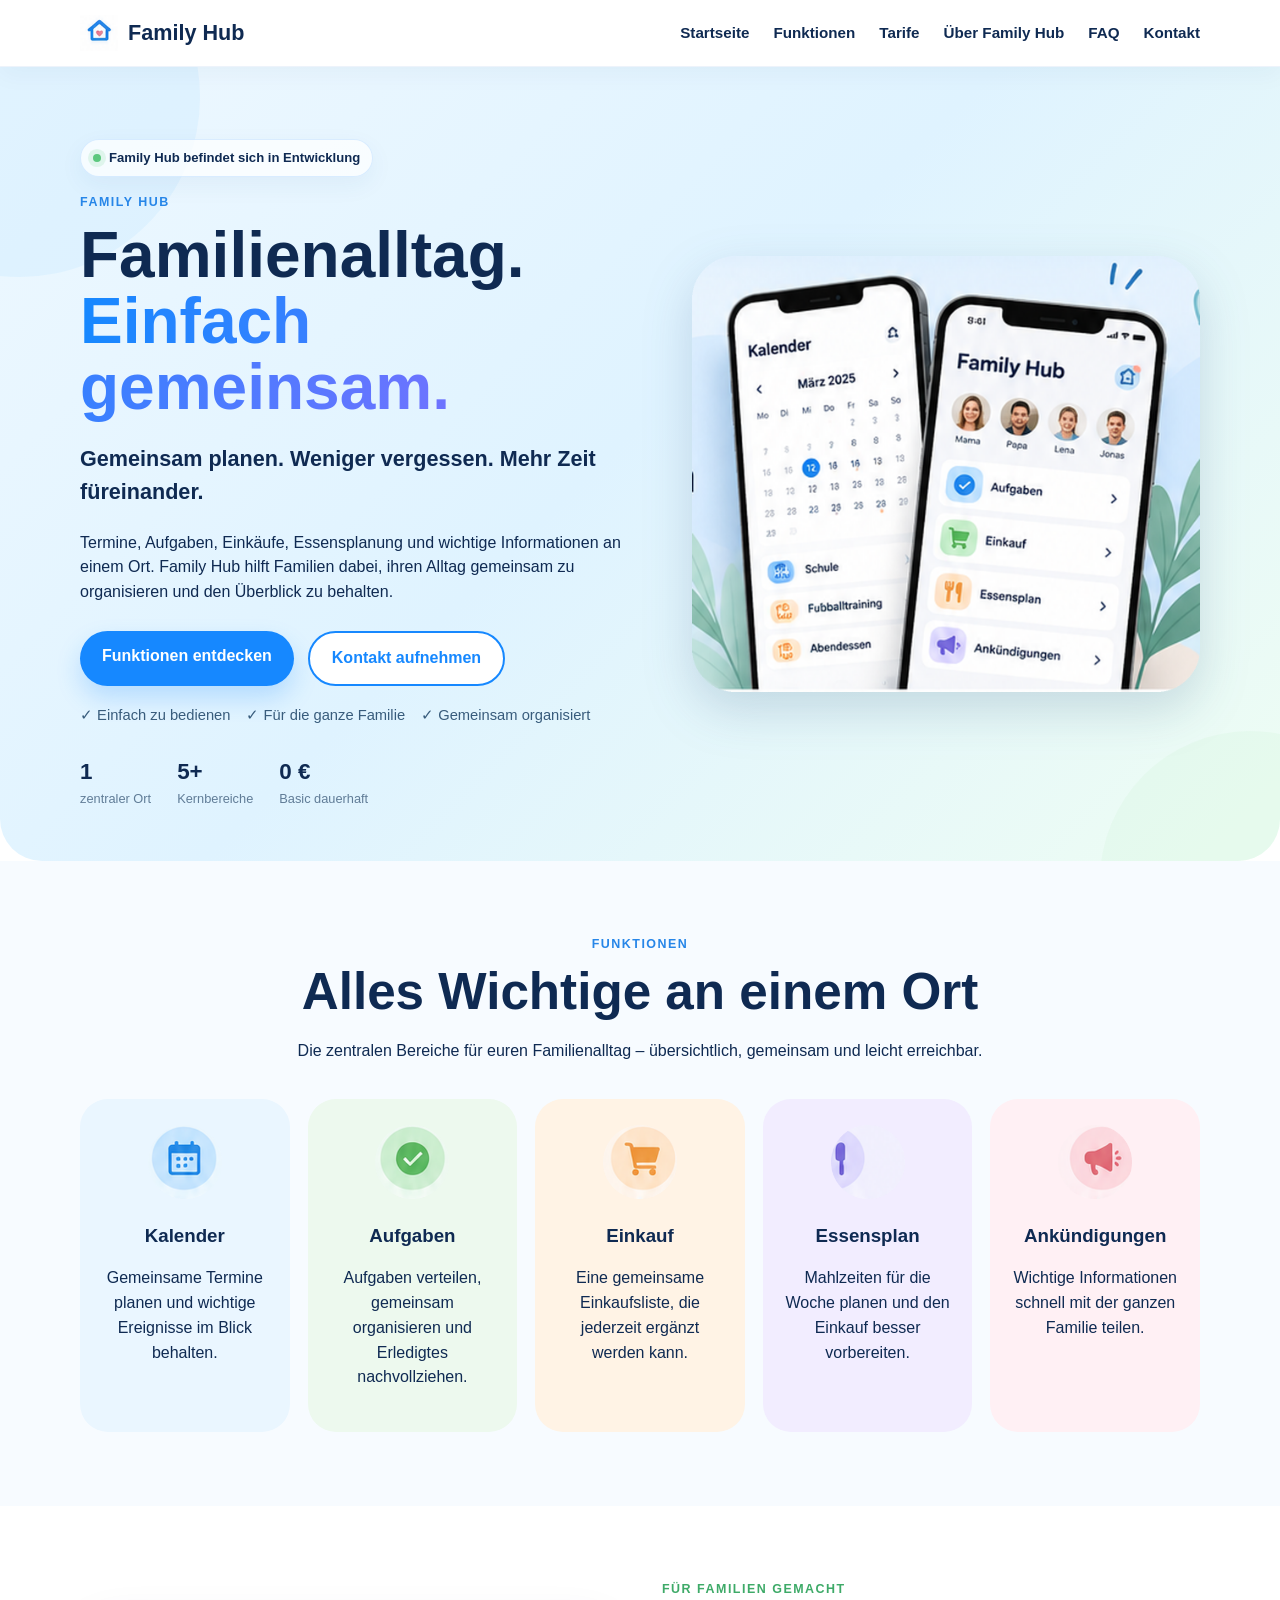
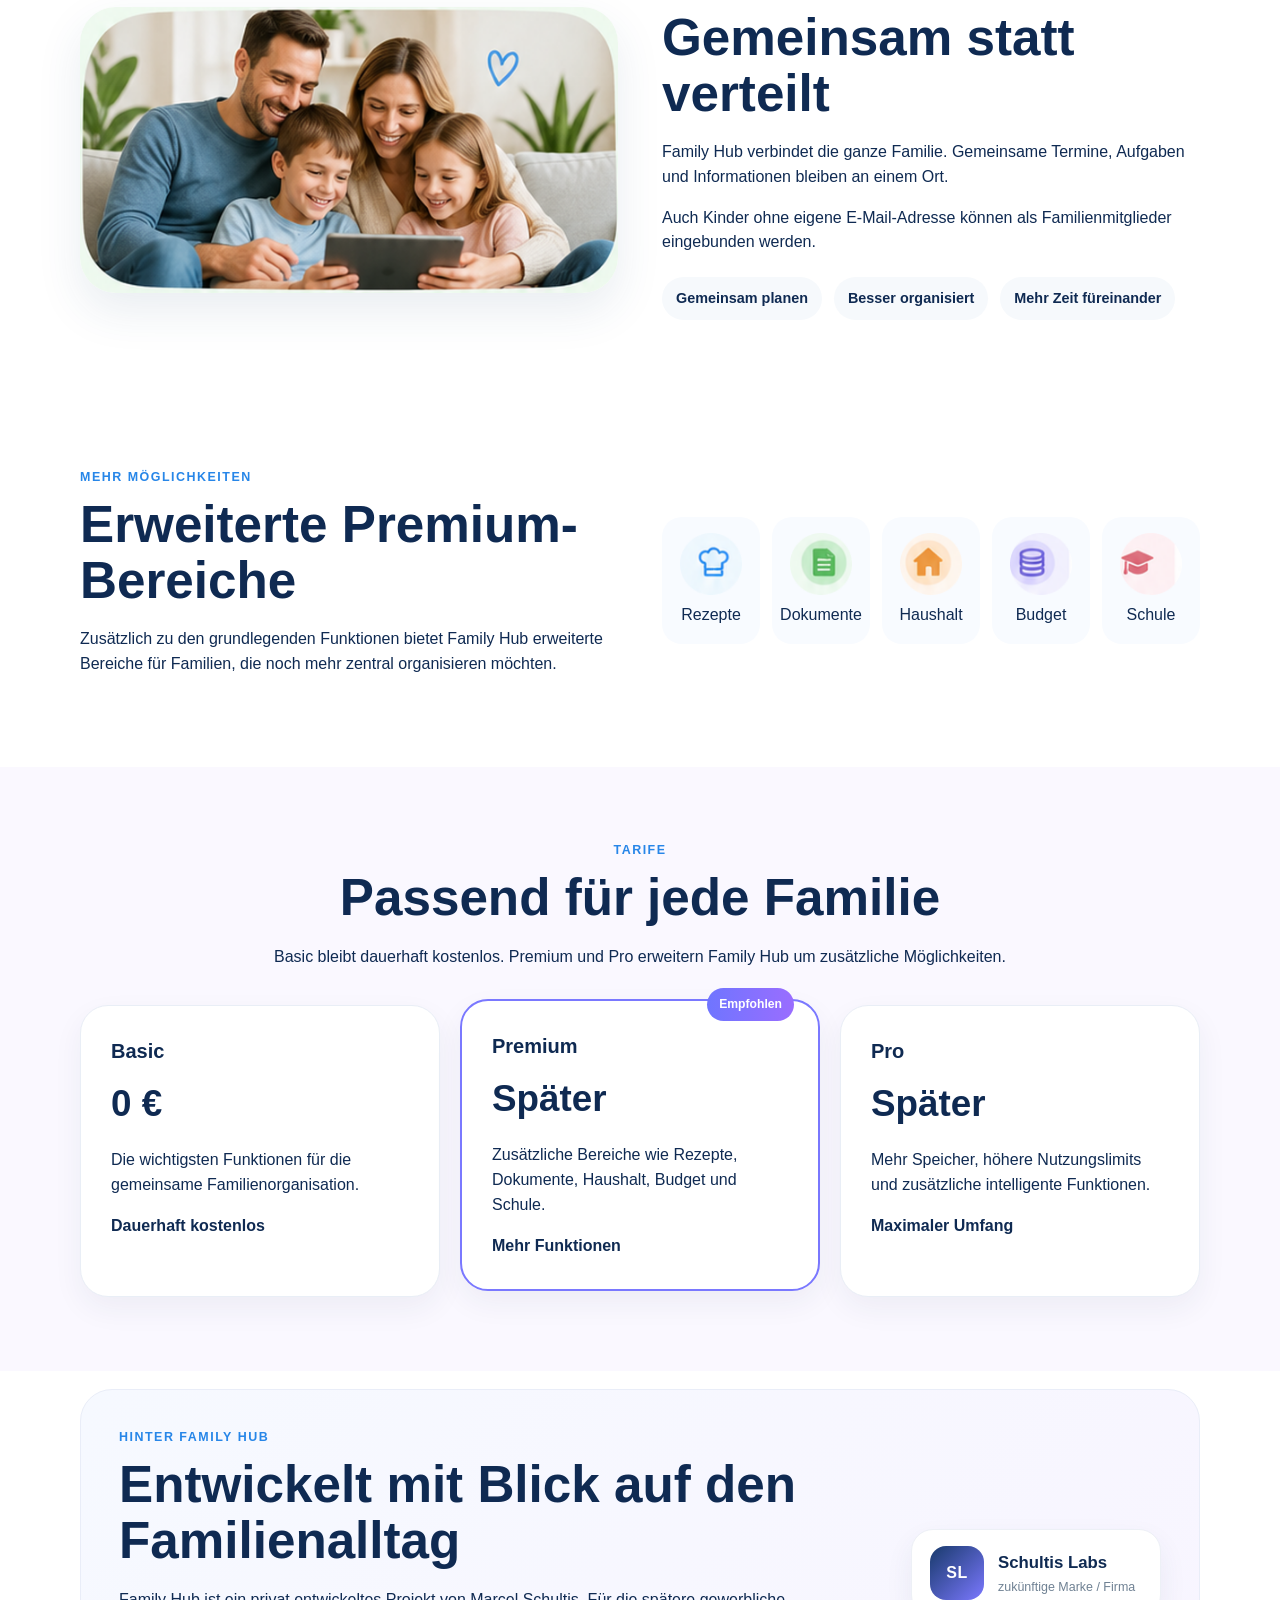
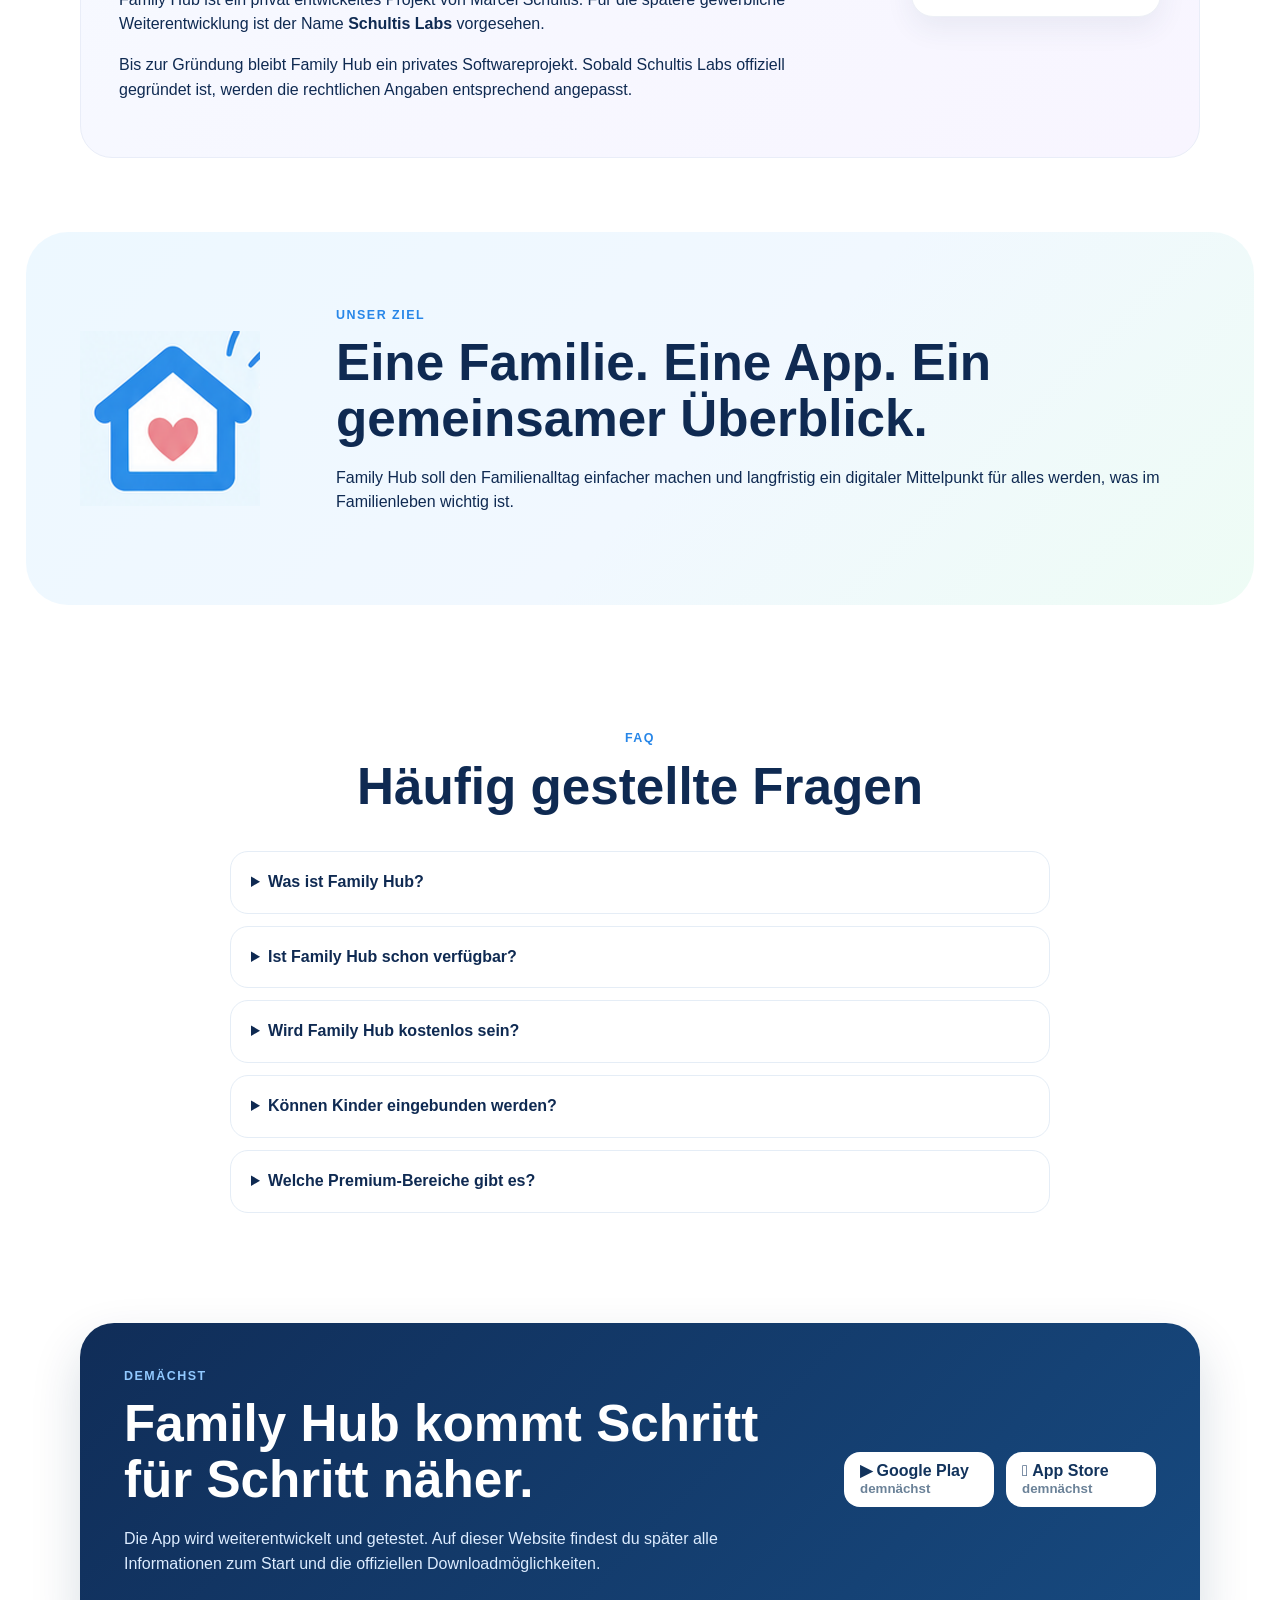
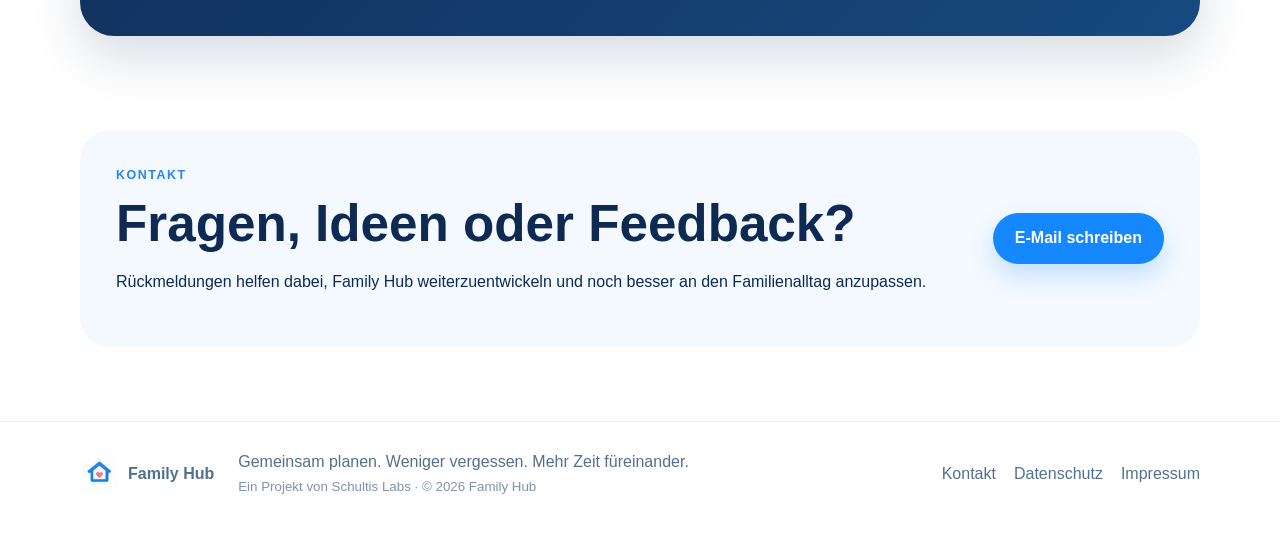
==== index.html @ 4511c15f "Add files via upload" ====
<!doctype html>
<html lang="de">
<head>
  <meta charset="utf-8" />
  <meta name="viewport" content="width=device-width, initial-scale=1" />
  <meta name="description" content="Family Hub – Familienalltag gemeinsam organisieren." />
  <title>Family Hub – Familienalltag gemeinsam organisieren</title>
  <link rel="stylesheet" href="styles.css" />
  <link rel="icon" href="favicon.ico" sizes="any">
  <link rel="icon" type="image/png" href="assets/favicon-512.png">
  <link rel="apple-touch-icon" href="assets/apple-touch-icon.png">
</head>
<body>
<header class="site-header">
  <div class="container nav-wrap">
    <a class="brand" href="#start">
      <img src="assets/logo_haus.png" alt="" />
      <span>Family Hub</span>
    </a>
    <input class="menu-toggle" type="checkbox" id="menu-toggle" />
    <label class="menu-button" for="menu-toggle" aria-label="Menü öffnen"><span></span><span></span><span></span></label>
    <nav>
      <a href="#start">Startseite</a>
      <a href="#funktionen">Funktionen</a>
      <a href="#tarife">Tarife</a>
      <a href="#ueber">Über Family Hub</a>
      <a href="#faq">FAQ</a>
      <a href="#kontakt">Kontakt</a>
    </nav>
  </div>
</header>

<main>
<section id="start" class="hero">
  <div class="container hero-grid">
    <div>
      <div class="status-pill"><span></span> Family Hub befindet sich in Entwicklung</div>
      <div class="eyebrow">FAMILY HUB</div>
      <h1>Familienalltag.<br><span>Einfach gemeinsam.</span></h1>
      <p class="lead">Gemeinsam planen. Weniger vergessen. Mehr Zeit füreinander.</p>
      <p>Termine, Aufgaben, Einkäufe, Essensplanung und wichtige Informationen an einem Ort. Family Hub hilft Familien dabei, ihren Alltag gemeinsam zu organisieren und den Überblick zu behalten.</p>
      <div class="buttons">
        <a class="btn primary" href="#funktionen">Funktionen entdecken</a>
        <a class="btn ghost" href="#kontakt">Kontakt aufnehmen</a>
      </div>
      <div class="checks">
        <span>✓ Einfach zu bedienen</span>
        <span>✓ Für die ganze Familie</span>
        <span>✓ Gemeinsam organisiert</span>
      </div>
      <div class="hero-stats">
        <div><strong>1</strong><span>zentraler Ort</span></div>
        <div><strong>5+</strong><span>Kernbereiche</span></div>
        <div><strong>0 €</strong><span>Basic dauerhaft</span></div>
      </div>
    </div>
    <div class="hero-image">
      <img src="assets/bild_app_mockup.png" alt="Vorschau der Family-Hub-App" />
    </div>
  </div>
</section>

<section id="funktionen" class="section soft-blue">
  <div class="container">
    <div class="section-head">
      <div class="eyebrow">FUNKTIONEN</div>
      <h2>Alles Wichtige an einem Ort</h2>
      <p>Die zentralen Bereiche für euren Familienalltag – übersichtlich, gemeinsam und leicht erreichbar.</p>
    </div>
    <div class="cards five">
      <article class="card c-blue"><img src="assets/icon_kalender.png" alt=""><h3>Kalender</h3><p>Gemeinsame Termine planen und wichtige Ereignisse im Blick behalten.</p></article>
      <article class="card c-green"><img src="assets/icon_aufgaben.png" alt=""><h3>Aufgaben</h3><p>Aufgaben verteilen, gemeinsam organisieren und Erledigtes nachvollziehen.</p></article>
      <article class="card c-orange"><img src="assets/icon_einkauf.png" alt=""><h3>Einkauf</h3><p>Eine gemeinsame Einkaufsliste, die jederzeit ergänzt werden kann.</p></article>
      <article class="card c-violet"><img src="assets/icon_essensplan.png" alt=""><h3>Essensplan</h3><p>Mahlzeiten für die Woche planen und den Einkauf besser vorbereiten.</p></article>
      <article class="card c-pink"><img src="assets/icon_ankuendigungen.png" alt=""><h3>Ankündigungen</h3><p>Wichtige Informationen schnell mit der ganzen Familie teilen.</p></article>
    </div>
  </div>
</section>

<section id="ueber" class="section">
  <div class="container split family">
    <div class="photo-card"><img src="assets/bild_familie.png" alt="Familie organisiert gemeinsam den Alltag"></div>
    <div>
      <div class="eyebrow green">FÜR FAMILIEN GEMACHT</div>
      <h2>Gemeinsam statt verteilt</h2>
      <p>Family Hub verbindet die ganze Familie. Gemeinsame Termine, Aufgaben und Informationen bleiben an einem Ort.</p>
      <p>Auch Kinder ohne eigene E-Mail-Adresse können als Familienmitglieder eingebunden werden.</p>
      <div class="mini-pills">
        <span>Gemeinsam planen</span><span>Besser organisiert</span><span>Mehr Zeit füreinander</span>
      </div>
    </div>
  </div>
</section>

<section class="section">
  <div class="container">
    <div class="split premium">
      <div>
        <div class="eyebrow">MEHR MÖGLICHKEITEN</div>
        <h2>Erweiterte Premium-Bereiche</h2>
        <p>Zusätzlich zu den grundlegenden Funktionen bietet Family Hub erweiterte Bereiche für Familien, die noch mehr zentral organisieren möchten.</p>
      </div>
      <div class="premium-icons">
        <div><img src="assets/icon_rezepte.png" alt=""><span>Rezepte</span></div>
        <div><img src="assets/icon_dokumente.png" alt=""><span>Dokumente</span></div>
        <div><img src="assets/icon_haushalt.png" alt=""><span>Haushalt</span></div>
        <div><img src="assets/icon_budget.png" alt=""><span>Budget</span></div>
        <div><img src="assets/icon_schule.png" alt=""><span>Schule</span></div>
      </div>
    </div>
  </div>
</section>

<section id="tarife" class="section soft-lilac">
  <div class="container">
    <div class="section-head">
      <div class="eyebrow">TARIFE</div>
      <h2>Passend für jede Familie</h2>
      <p>Basic bleibt dauerhaft kostenlos. Premium und Pro erweitern Family Hub um zusätzliche Möglichkeiten.</p>
    </div>
    <div class="pricing">
      <article class="price-card">
        <div class="plan">Basic</div><div class="price">0 €</div><p>Die wichtigsten Funktionen für die gemeinsame Familienorganisation.</p><strong>Dauerhaft kostenlos</strong>
      </article>
      <article class="price-card featured">
        <div class="popular-badge">Empfohlen</div>
        <div class="plan">Premium</div><div class="price">Später</div><p>Zusätzliche Bereiche wie Rezepte, Dokumente, Haushalt, Budget und Schule.</p><strong>Mehr Funktionen</strong>
      </article>
      <article class="price-card">
        <div class="plan">Pro</div><div class="price">Später</div><p>Mehr Speicher, höhere Nutzungslimits und zusätzliche intelligente Funktionen.</p><strong>Maximaler Umfang</strong>
      </article>
    </div>
  </div>
</section>


<section class="section labs">
  <div class="container labs-box">
    <div>
      <div class="eyebrow">HINTER FAMILY HUB</div>
      <h2>Entwickelt mit Blick auf den Familienalltag</h2>
      <p>Family Hub ist ein privat entwickeltes Projekt von Marcel Schultis. Für die spätere gewerbliche Weiterentwicklung ist der Name <strong>Schultis Labs</strong> vorgesehen.</p>
      <p>Bis zur Gründung bleibt Family Hub ein privates Softwareprojekt. Sobald Schultis Labs offiziell gegründet ist, werden die rechtlichen Angaben entsprechend angepasst.</p>
    </div>
    <div class="labs-mark">
      <div class="labs-badge">SL</div>
      <div>
        <strong>Schultis Labs</strong>
        <span>zukünftige Marke / Firma</span>
      </div>
    </div>
  </div>
</section>

<section class="section goal">
  <div class="container goal-grid">
    <img src="assets/icon_ziel_haus.png" alt="">
    <div>
      <div class="eyebrow">UNSER ZIEL</div>
      <h2>Eine Familie. Eine App. Ein gemeinsamer Überblick.</h2>
      <p>Family Hub soll den Familienalltag einfacher machen und langfristig ein digitaler Mittelpunkt für alles werden, was im Familienleben wichtig ist.</p>
    </div>
  </div>
</section>

<section id="faq" class="section">
  <div class="container narrow">
    <div class="section-head">
      <div class="eyebrow">FAQ</div>
      <h2>Häufig gestellte Fragen</h2>
    </div>
    <details><summary>Was ist Family Hub?</summary><p>Family Hub ist eine App zur gemeinsamen Organisation des Familienalltags mit Kalender, Aufgaben, Einkauf, Essensplan, Ankündigungen und Familienverwaltung.</p></details>
    <details><summary>Ist Family Hub schon verfügbar?</summary><p>Family Hub befindet sich aktuell noch in der Entwicklung und wird Schritt für Schritt fertiggestellt und getestet.</p></details>
    <details><summary>Wird Family Hub kostenlos sein?</summary><p>Ja. Der Basic-Tarif soll dauerhaft kostenlos bleiben. Zusätzlich sind Premium- und Pro-Tarife geplant.</p></details>
    <details><summary>Können Kinder eingebunden werden?</summary><p>Ja. Kinder können auch ohne eigene E-Mail-Adresse als Familienmitglieder eingebunden werden.</p></details>
    <details><summary>Welche Premium-Bereiche gibt es?</summary><p>Unter anderem Rezepte, Dokumente, Haushalt, Budget und Schule.</p></details>
  </div>
</section>

<section class="section launch">
  <div class="container launch-box">
    <div>
      <div class="eyebrow">DEMÄCHST</div>
      <h2>Family Hub kommt Schritt für Schritt näher.</h2>
      <p>Die App wird weiterentwickelt und getestet. Auf dieser Website findest du später alle Informationen zum Start und die offiziellen Downloadmöglichkeiten.</p>
    </div>
    <div class="store-row">
      <span class="store-pill">▶ Google Play<br><small>demnächst</small></span>
      <span class="store-pill"> App Store<br><small>demnächst</small></span>
    </div>
  </div>
</section>

<section id="kontakt" class="section contact">
  <div class="container contact-box">
    <div>
      <div class="eyebrow">KONTAKT</div>
      <h2>Fragen, Ideen oder Feedback?</h2>
      <p>Rückmeldungen helfen dabei, Family Hub weiterzuentwickeln und noch besser an den Familienalltag anzupassen.</p>
    </div>
    <a class="btn primary" href="mailto:familyhub.kontakt@outlook.de">E-Mail schreiben</a>
  </div>
</section>
</main>

<footer>
  <div class="container footer-grid">
    <div class="brand footer-brand"><img src="assets/logo_haus.png" alt=""><span>Family Hub</span></div>
    <div>Gemeinsam planen. Weniger vergessen. Mehr Zeit füreinander.<br><small>Ein Projekt von Schultis Labs · © 2026 Family Hub</small></div>
    <div class="footer-links"><a href="#kontakt">Kontakt</a><a href="datenschutz.html">Datenschutz</a><a href="impressum.html">Impressum</a></div>
  </div>
</footer>
</body>
</html>
---- styles.css ----
*{box-sizing:border-box}html{scroll-behavior:smooth}body{margin:0;font-family:Inter,Arial,sans-serif;color:#0f2a52;background:#fff;line-height:1.55}a{text-decoration:none;color:inherit}.container{width:min(1120px,92%);margin:auto}.site-header{position:sticky;top:0;z-index:20;background:rgba(255,255,255,.94);backdrop-filter:blur(10px);border-bottom:1px solid #edf3fb}.nav-wrap{display:flex;align-items:center;justify-content:space-between;padding:14px 0}.brand{display:flex;align-items:center;gap:10px;font-weight:800;font-size:1.35rem}.brand img{width:38px;height:38px;object-fit:contain}.site-header nav{display:flex;gap:24px;font-size:.95rem}.site-header nav a:hover{color:#1688ff}.hero{background:linear-gradient(135deg,#eef8ff 0%,#dff3ff 48%,#eefdf3 100%);padding:54px 0 38px;border-radius:0 0 42px 42px}.hero-grid{display:grid;grid-template-columns:1.06fr .94fr;gap:40px;align-items:center}.eyebrow{font-size:.78rem;letter-spacing:.12em;font-weight:800;color:#2786e8;margin-bottom:10px}.eyebrow.green{color:#3eaa68}h1{font-size:clamp(2.3rem,5vw,4.7rem);line-height:1.03;margin:.1em 0 .28em}h2{font-size:clamp(2rem,4vw,3.2rem);line-height:1.1;margin:.1em 0 .35em}.lead{font-size:1.35rem;font-weight:600}.hero p{max-width:680px}.hero-image img{width:100%;display:block;filter:drop-shadow(0 18px 24px rgba(34,77,120,.18))}.buttons{display:flex;gap:14px;flex-wrap:wrap;margin:26px 0 18px}.btn{padding:13px 22px;border-radius:999px;font-weight:700;display:inline-block}.btn.primary{background:#1688ff;color:white}.btn.ghost{border:2px solid #1688ff;color:#1688ff;background:white}.checks{display:flex;gap:16px;flex-wrap:wrap;font-size:.92rem;color:#385c7c}.section{padding:74px 0}.soft-blue{background:#f7fbff}.soft-lilac{background:#faf8ff}.section-head{text-align:center;max-width:760px;margin:0 auto 36px}.cards{display:grid;gap:18px}.cards.five{grid-template-columns:repeat(5,1fr)}.card{padding:26px 18px;border-radius:28px;text-align:center;min-height:250px}.card img{width:74px;height:74px;object-fit:contain}.card h3{margin:14px 0 8px}.c-blue{background:#eaf6ff}.c-green{background:#edf9ee}.c-orange{background:#fff3e5}.c-violet{background:#f2edff}.c-pink{background:#fff0f4}.split{display:grid;grid-template-columns:1fr 1fr;gap:44px;align-items:center}.photo-card img{width:100%;border-radius:36px;display:block}.mini-pills{display:flex;gap:12px;flex-wrap:wrap;margin-top:22px}.mini-pills span{background:#f6f9fc;border-radius:999px;padding:10px 14px;font-weight:700;font-size:.9rem}.premium-icons{display:grid;grid-template-columns:repeat(5,1fr);gap:12px}.premium-icons div{text-align:center;background:#f8fbff;padding:16px 8px;border-radius:20px}.premium-icons img{width:62px;height:62px;object-fit:contain;display:block;margin:auto auto 8px}.pricing{display:grid;grid-template-columns:repeat(3,1fr);gap:20px}.price-card{background:white;border:1px solid #e9eef6;border-radius:28px;padding:30px;box-shadow:0 12px 30px rgba(28,57,90,.06)}.price-card.featured{border:2px solid #7a78ff;transform:translateY(-6px)}.plan{font-weight:800;font-size:1.25rem}.price{font-size:2.3rem;font-weight:900;margin:8px 0 16px}.goal{background:linear-gradient(135deg,#edf8ff,#f1f8ff 55%,#eefcf5);border-radius:42px;margin:0 2% 50px}.goal-grid{display:grid;grid-template-columns:220px 1fr;gap:36px;align-items:center}.goal-grid img{width:180px;max-width:100%}.narrow{max-width:820px}.narrow details{border:1px solid #e5edf6;border-radius:18px;padding:18px 20px;margin:12px 0;background:#fff}.narrow summary{cursor:pointer;font-weight:800}.contact-box{display:flex;align-items:center;justify-content:space-between;gap:24px;background:#f4f9ff;border-radius:30px;padding:36px}.contact{padding-top:20px}footer{border-top:1px solid #edf1f5;padding:28px 0 38px;color:#52708d}.footer-grid{display:grid;grid-template-columns:auto 1fr auto;gap:24px;align-items:center}.footer-brand{font-size:1rem}.footer-links{display:flex;gap:18px}@media(max-width:900px){.site-header nav{display:none}.hero-grid,.split,.goal-grid{grid-template-columns:1fr}.cards.five{grid-template-columns:repeat(2,1fr)}.premium-icons{grid-template-columns:repeat(3,1fr)}.pricing{grid-template-columns:1fr}.price-card.featured{transform:none}.contact-box,.footer-grid{display:block}.contact-box .btn{margin-top:16px}.footer-links{margin-top:16px;flex-wrap:wrap}}@media(max-width:560px){.hero{padding-top:34px}.cards.five{grid-template-columns:1fr}.premium-icons{grid-template-columns:repeat(2,1fr)}h1{font-size:2.35rem}.section{padding:54px 0}.goal{margin:0 0 36px}.goal-grid img{width:120px}}
.legal{max-width:850px}
.legal-title{font-size:clamp(2.2rem,5vw,4rem);margin-bottom:28px}
.legal h2{font-size:1.35rem;margin-top:30px}
.legal-note{margin-top:34px;padding:18px 20px;border-radius:18px;background:#f7fbff;border:1px solid #e3eef9;color:#45637f}

:root{--blue:#1688ff;--navy:#0f2a52;--shadow:0 18px 45px rgba(35,76,120,.10)}
body{overflow-x:hidden}
.site-header{box-shadow:0 8px 24px rgba(26,63,102,.04)}
.site-header nav a{position:relative;font-weight:650}
.site-header nav a:after{content:"";position:absolute;left:0;right:0;bottom:-7px;height:2px;background:var(--blue);transform:scaleX(0);transition:.22s}
.site-header nav a:hover:after{transform:scaleX(1)}
.menu-toggle,.menu-button{display:none}
.hero{position:relative;overflow:hidden;padding:72px 0 52px}
.hero:before,.hero:after{content:"";position:absolute;border-radius:50%;opacity:.45}
.hero:before{width:360px;height:360px;background:#cfeaff;left:-160px;top:-150px}
.hero:after{width:300px;height:300px;background:#dcf6e5;right:-120px;bottom:-170px}
.hero-grid{position:relative;z-index:1}
.status-pill{display:inline-flex;align-items:center;gap:8px;background:rgba(255,255,255,.72);border:1px solid rgba(22,136,255,.14);padding:8px 12px;border-radius:999px;font-size:.82rem;font-weight:750;margin-bottom:16px;box-shadow:0 8px 24px rgba(41,93,145,.06)}
.status-pill span{width:8px;height:8px;background:#5cc87e;border-radius:50%;box-shadow:0 0 0 5px rgba(92,200,126,.15)}
h1 span{background:linear-gradient(90deg,#1688ff,#6e73ff);-webkit-background-clip:text;background-clip:text;color:transparent}
.btn{transition:transform .2s,box-shadow .2s,background .2s}
.btn:hover{transform:translateY(-2px)}
.btn.primary{box-shadow:0 12px 24px rgba(22,136,255,.22)}
.hero-image img{transition:transform .35s ease}
.hero-image:hover img{transform:translateY(-5px) rotate(.3deg)}
.hero-stats{display:flex;gap:26px;margin-top:28px;flex-wrap:wrap}
.hero-stats div{display:flex;flex-direction:column}
.hero-stats strong{font-size:1.4rem;color:var(--navy)}
.hero-stats span{font-size:.8rem;color:#607c97}
.card,.price-card,.premium-icons div{transition:transform .22s ease,box-shadow .22s ease}
.card:hover,.premium-icons div:hover{transform:translateY(-5px);box-shadow:var(--shadow)}
.photo-card img{box-shadow:var(--shadow)}
.price-card{position:relative}
.price-card:hover{transform:translateY(-5px);box-shadow:0 20px 44px rgba(34,64,99,.10)}
.popular-badge{position:absolute;top:-13px;right:24px;background:linear-gradient(90deg,#6f75ff,#9a6dff);color:white;font-size:.76rem;font-weight:800;padding:7px 12px;border-radius:999px}
.launch{padding-top:24px}
.launch-box{background:linear-gradient(135deg,#102d58,#174a80);color:white;border-radius:34px;padding:44px;display:flex;align-items:center;justify-content:space-between;gap:30px;box-shadow:0 22px 50px rgba(15,42,82,.16)}
.launch-box .eyebrow{color:#91c9ff}.launch-box h2{max-width:650px}.launch-box p{max-width:680px;color:#dcecff}
.store-row{display:flex;gap:12px;flex-wrap:wrap;justify-content:flex-end}
.store-pill{display:inline-block;min-width:150px;background:white;color:#12335c;border-radius:16px;padding:11px 16px;font-weight:800;text-align:left;line-height:1.05}
.store-pill small{font-weight:600;color:#6b8298}
footer small{opacity:.75}
@media(max-width:900px){
  .menu-button{display:flex;flex-direction:column;gap:5px;cursor:pointer;padding:10px}
  .menu-button span{display:block;width:24px;height:2px;background:#0f2a52;border-radius:4px}
  .site-header nav{display:none;position:absolute;top:66px;left:4%;right:4%;background:white;border:1px solid #e6eef7;border-radius:20px;padding:14px;box-shadow:0 18px 45px rgba(26,63,102,.14);flex-direction:column;gap:6px}
  .site-header nav a{padding:10px 12px;border-radius:12px}
  .site-header nav a:hover{background:#f4f9ff}
  .menu-toggle:checked ~ nav{display:flex}
  .launch-box{display:block}
  .store-row{justify-content:flex-start;margin-top:22px}
}
@media(max-width:560px){
  .hero{padding-top:46px}
  .hero-stats{gap:18px}
  .hero-stats div{min-width:90px}
  .launch-box{padding:28px 22px}
}

.labs{padding-top:18px}
.labs-box{background:linear-gradient(135deg,#f6f9ff,#f8f5ff);border:1px solid #e9edf8;border-radius:32px;padding:38px;display:flex;align-items:center;justify-content:space-between;gap:28px}
.labs-box p{max-width:720px}
.labs-mark{display:flex;align-items:center;gap:14px;min-width:250px;background:white;border:1px solid #edf0f6;border-radius:22px;padding:16px 18px;box-shadow:0 12px 28px rgba(46,66,102,.07)}
.labs-badge{width:54px;height:54px;border-radius:16px;background:linear-gradient(135deg,#183a6b,#7b78ff);color:white;display:grid;place-items:center;font-weight:900;letter-spacing:.04em}
.labs-mark strong{display:block;font-size:1.05rem}
.labs-mark span{display:block;font-size:.78rem;color:#6f8193;margin-top:2px}
@media(max-width:900px){.labs-box{display:block}.labs-mark{margin-top:20px;min-width:0}}
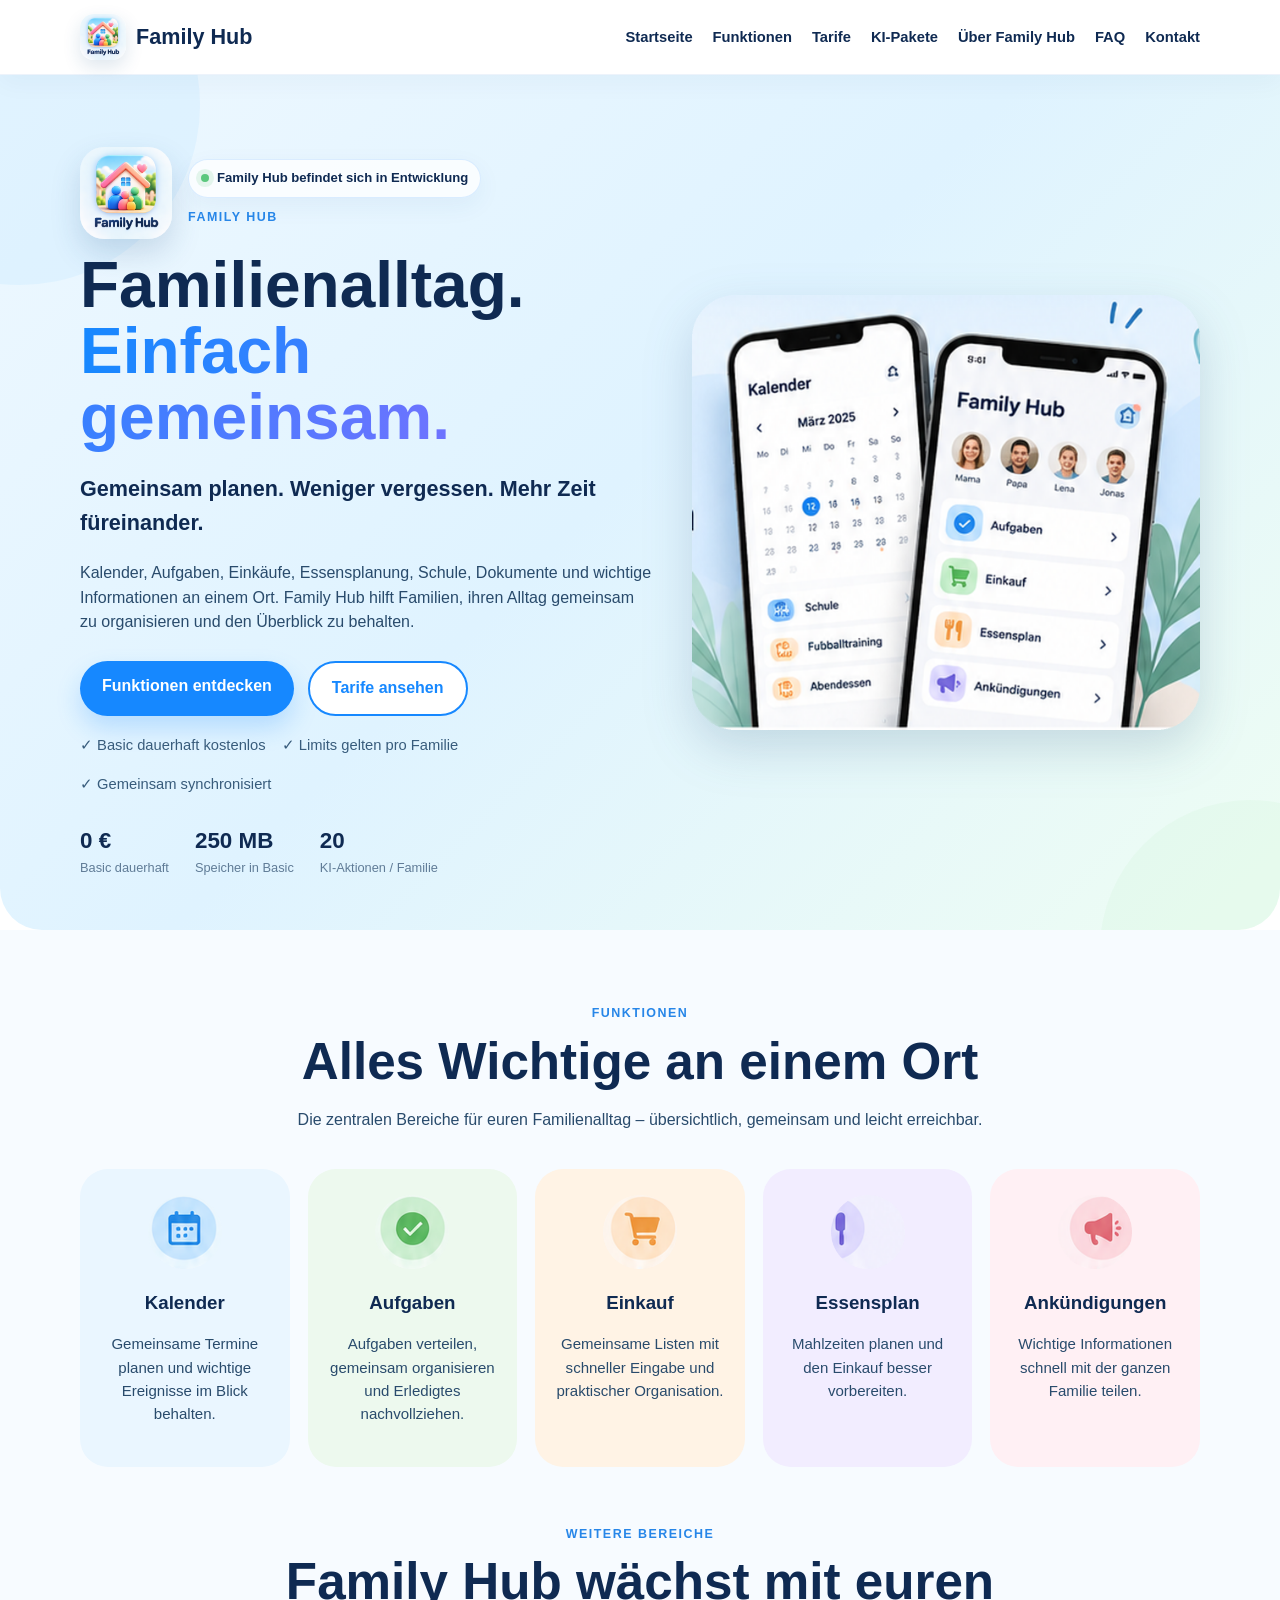
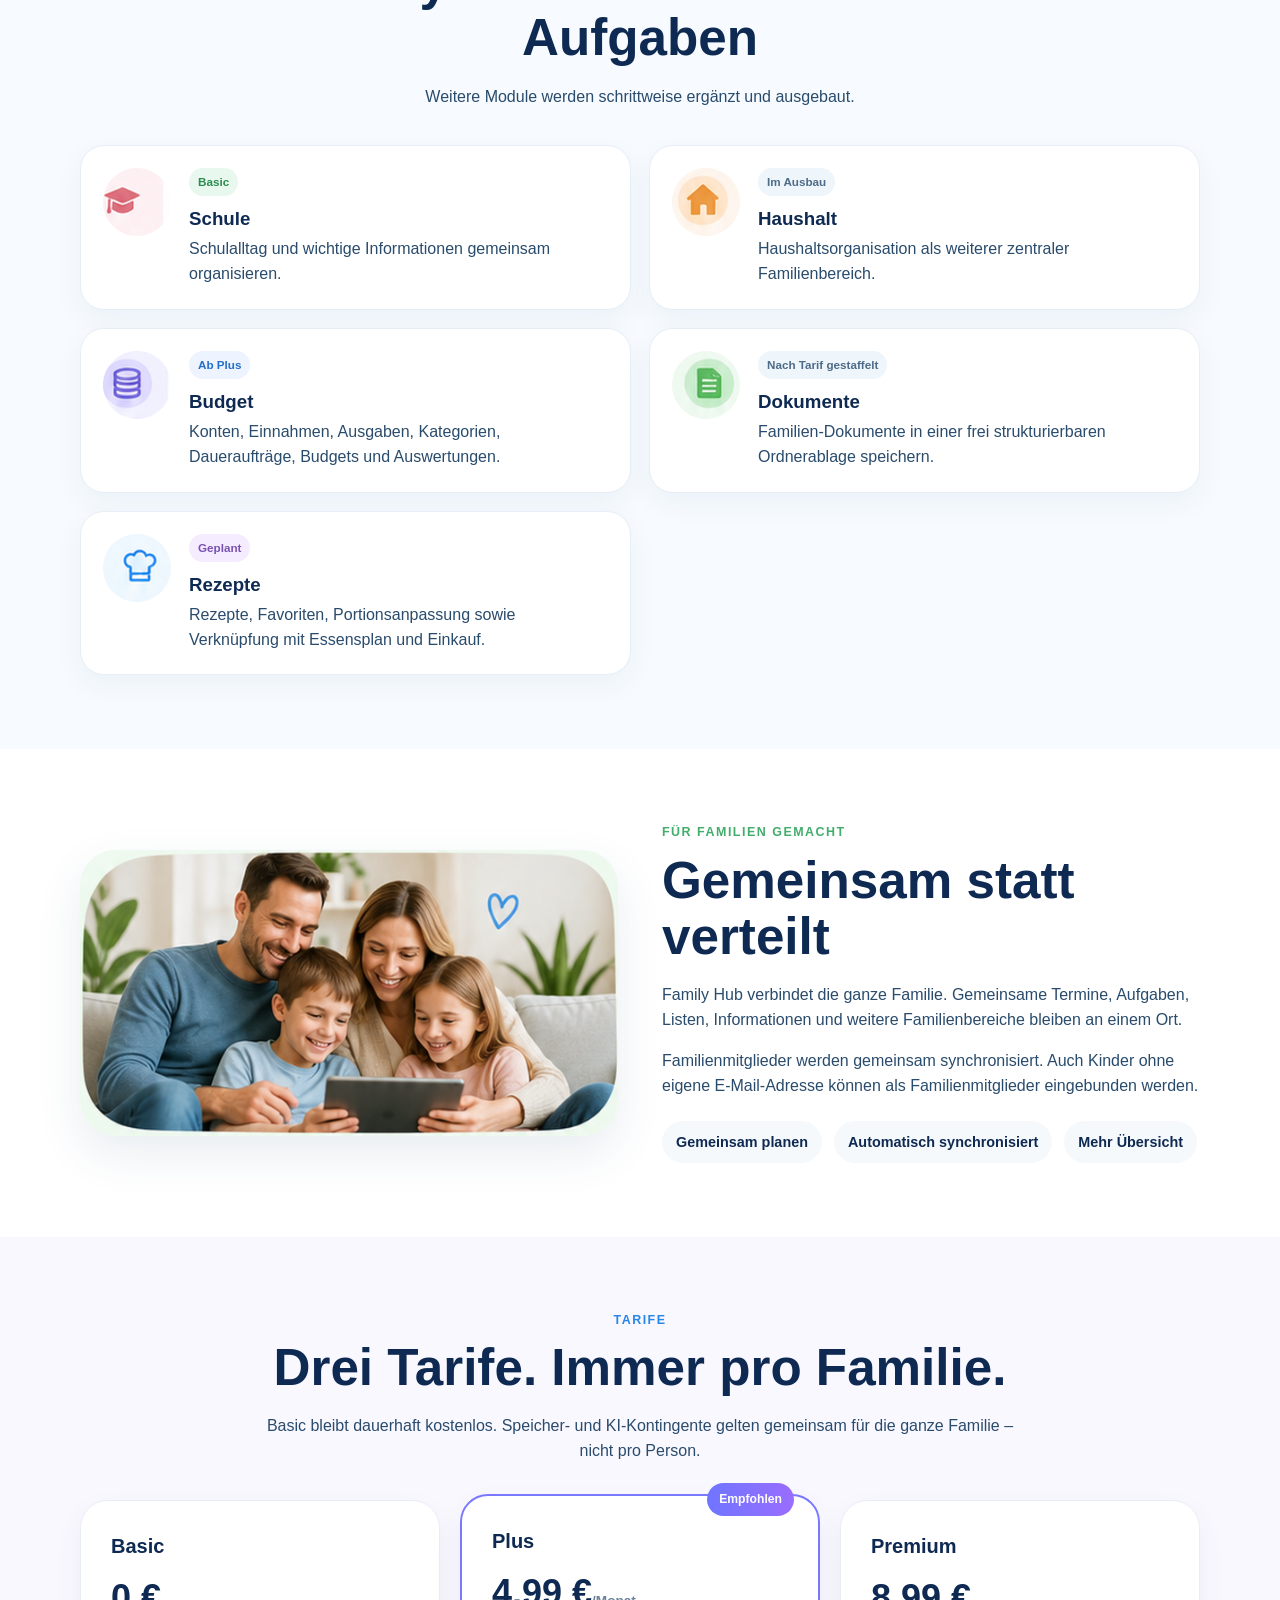
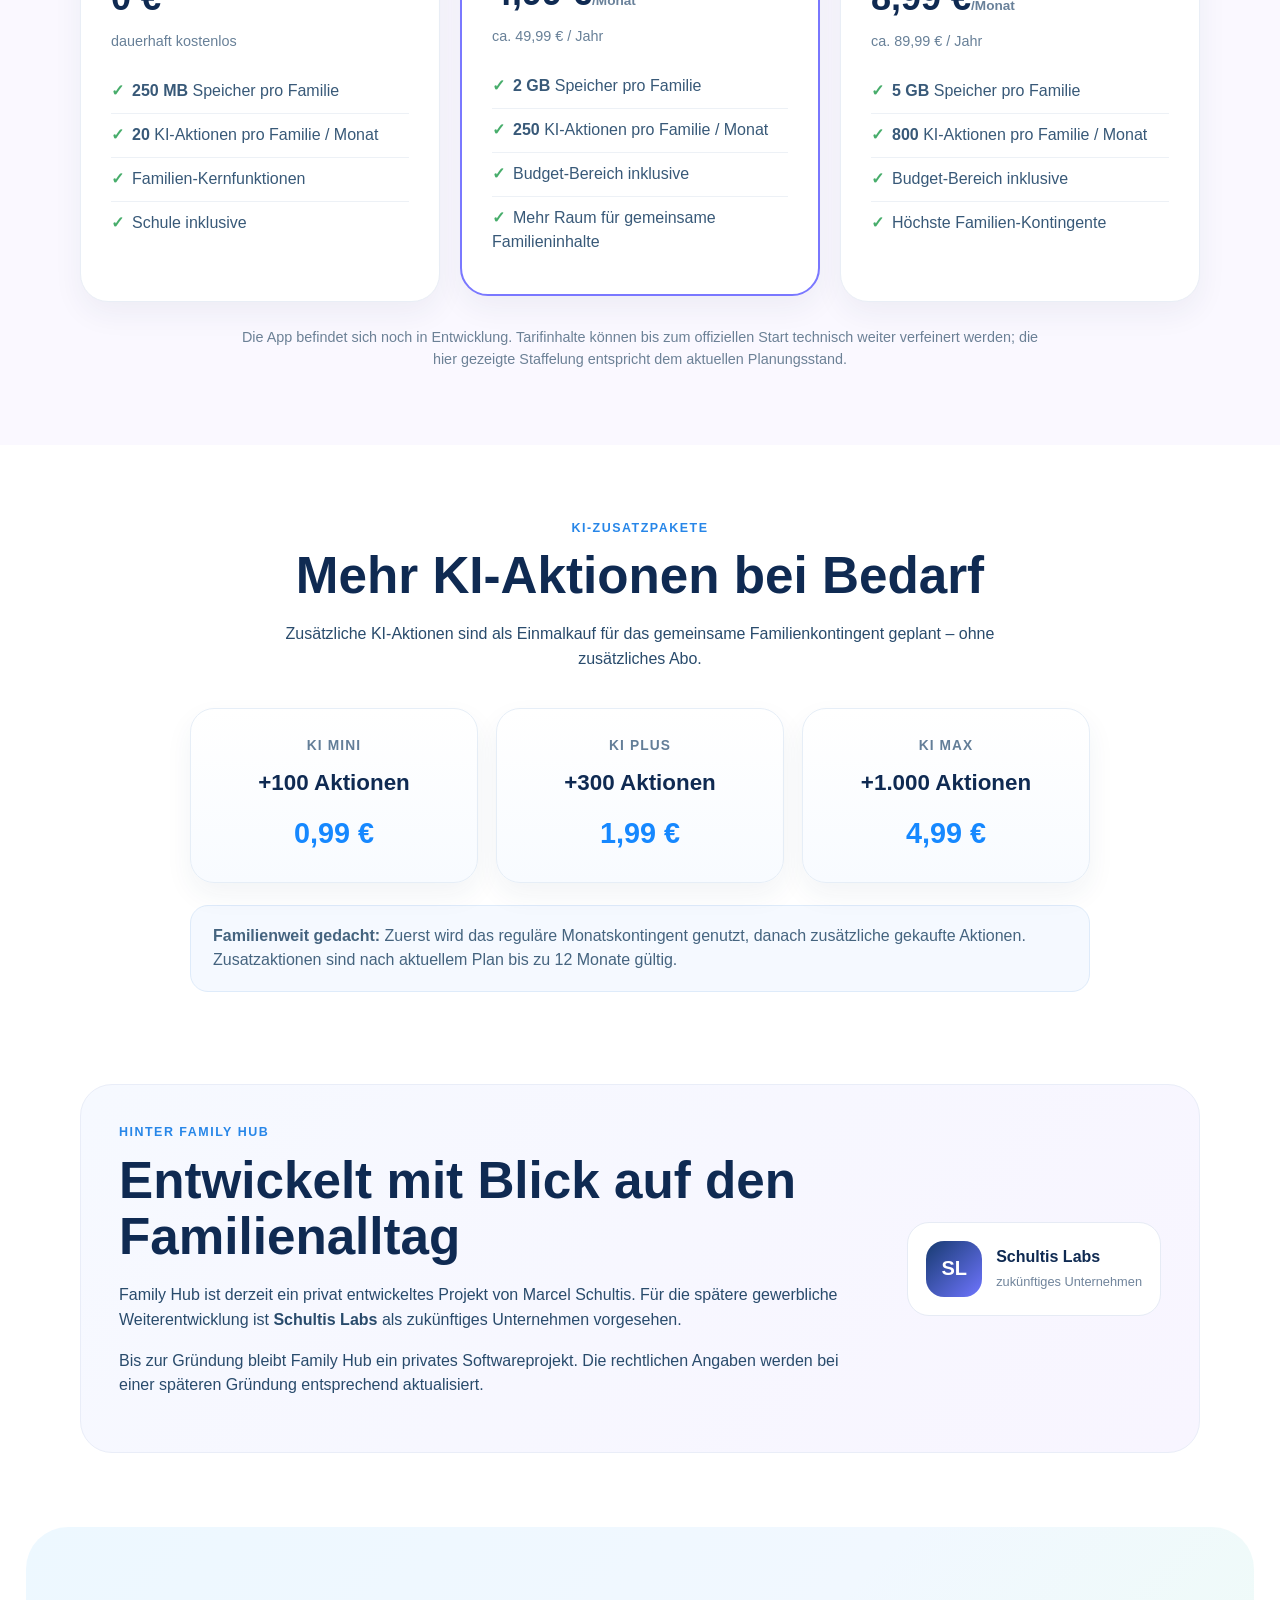
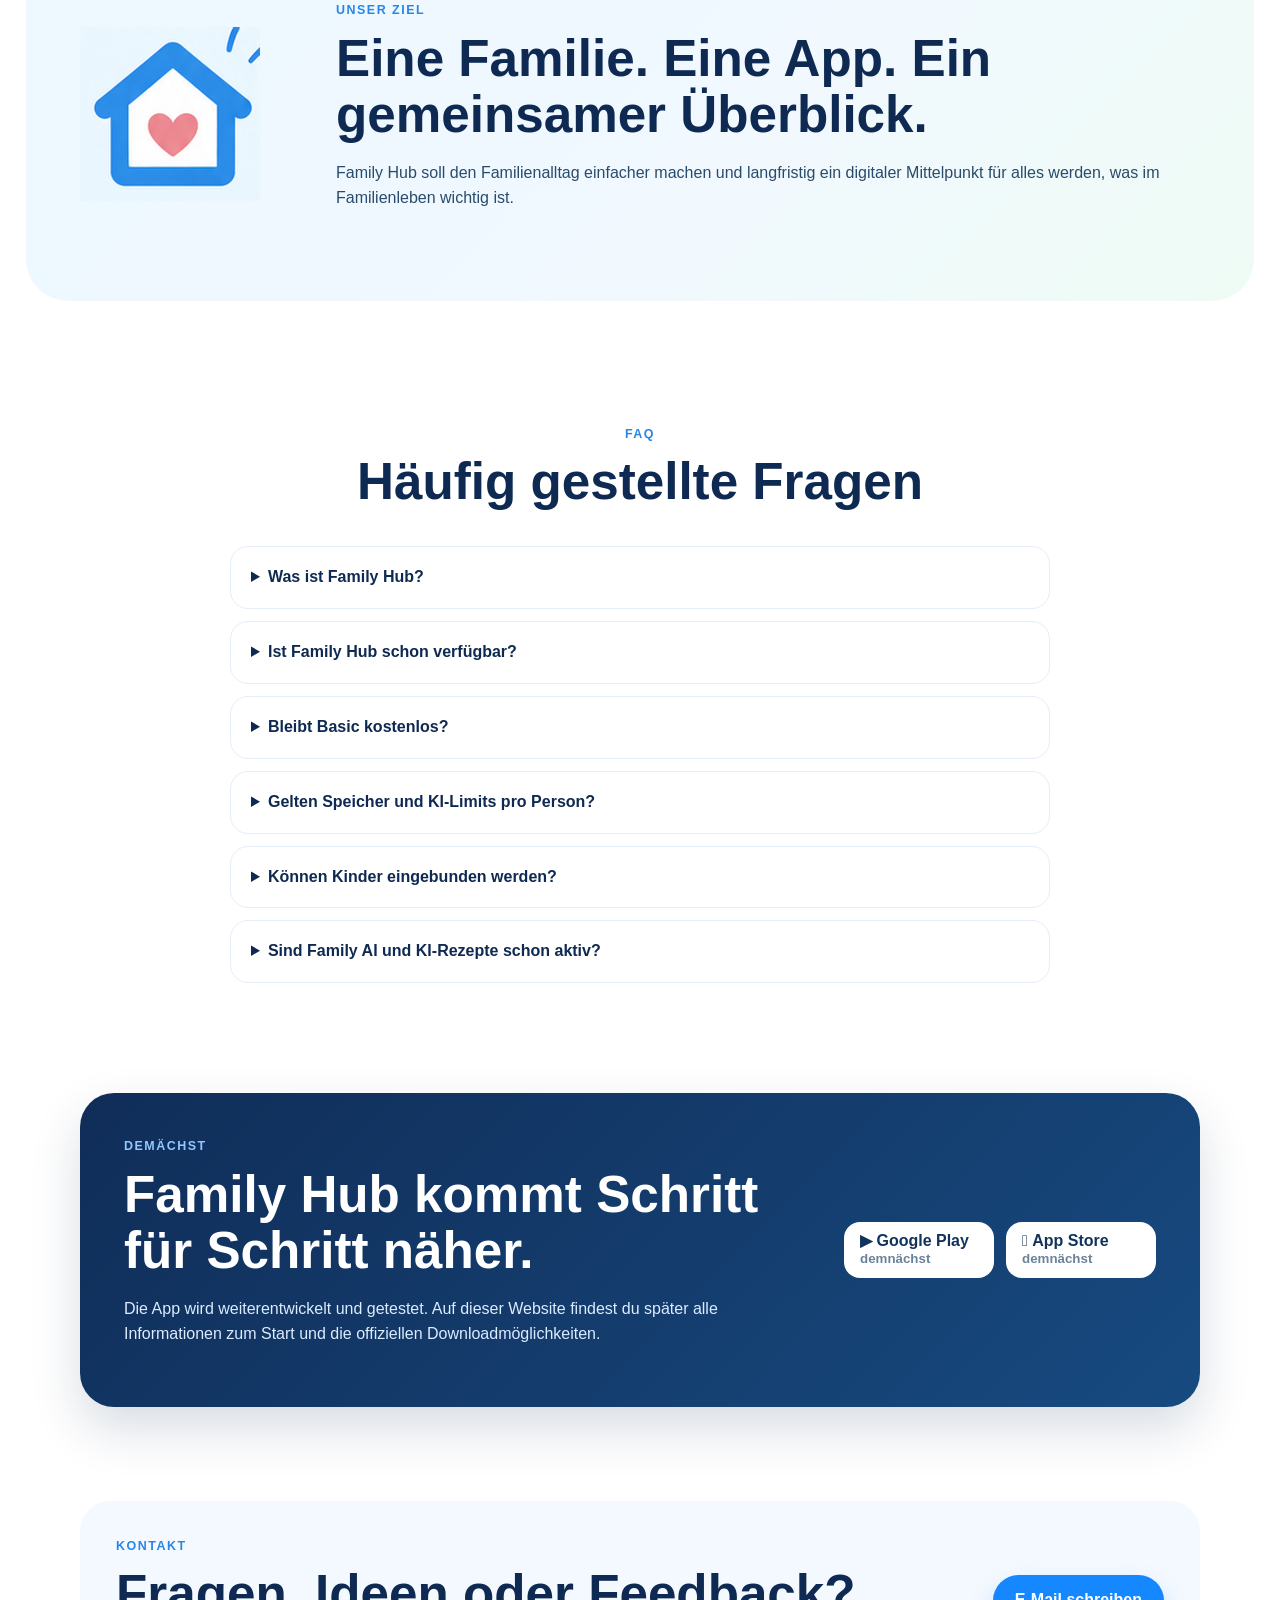
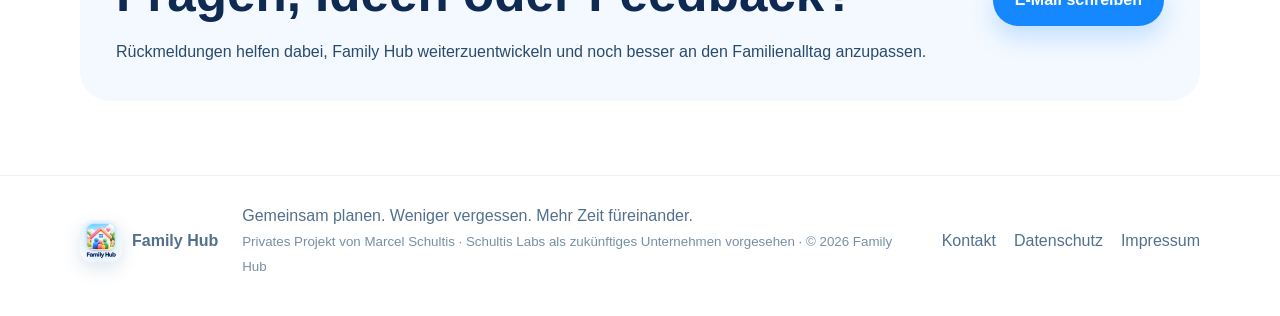
==== commit 40263987: "Add files via upload" ====
--- a/index.html
+++ b/index.html
@@ -1,11 +1,12 @@
 <!doctype html>
 <html lang="de">
 <head>
-  <meta charset="utf-8" />
-  <meta name="viewport" content="width=device-width, initial-scale=1" />
-  <meta name="description" content="Family Hub – Familienalltag gemeinsam organisieren." />
+  <meta charset="utf-8">
+  <meta name="viewport" content="width=device-width, initial-scale=1">
+  <meta name="description" content="Family Hub – Familienalltag gemeinsam organisieren. Kalender, Aufgaben, Einkauf, Schule, Dokumente und mehr für die ganze Familie.">
+  <meta name="theme-color" content="#1688ff">
   <title>Family Hub – Familienalltag gemeinsam organisieren</title>
-  <link rel="stylesheet" href="styles.css" />
+  <link rel="stylesheet" href="styles.css">
   <link rel="icon" href="favicon.ico" sizes="any">
   <link rel="icon" type="image/png" href="assets/favicon-512.png">
   <link rel="apple-touch-icon" href="assets/apple-touch-icon.png">
@@ -14,15 +15,20 @@
 <header class="site-header">
   <div class="container nav-wrap">
     <a class="brand" href="#start">
-      <img src="assets/logo_haus.png" alt="" />
+      <img src="app_logo.png" alt="">
       <span>Family Hub</span>
     </a>
-    <input class="menu-toggle" type="checkbox" id="menu-toggle" />
-    <label class="menu-button" for="menu-toggle" aria-label="Menü öffnen"><span></span><span></span><span></span></label>
+
+    <input class="menu-toggle" type="checkbox" id="menu-toggle">
+    <label class="menu-button" for="menu-toggle" aria-label="Menü öffnen">
+      <span></span><span></span><span></span>
+    </label>
+
     <nav>
       <a href="#start">Startseite</a>
       <a href="#funktionen">Funktionen</a>
       <a href="#tarife">Tarife</a>
+      <a href="#ki">KI-Pakete</a>
       <a href="#ueber">Über Family Hub</a>
       <a href="#faq">FAQ</a>
       <a href="#kontakt">Kontakt</a>
@@ -34,28 +40,37 @@
 <section id="start" class="hero">
   <div class="container hero-grid">
     <div>
-      <div class="status-pill"><span></span> Family Hub befindet sich in Entwicklung</div>
-      <div class="eyebrow">FAMILY HUB</div>
+      <div class="hero-brand">
+        <img class="hero-app-logo" src="app_logo.png" alt="Family Hub App-Logo">
+        <div>
+          <div class="status-pill"><span></span> Family Hub befindet sich in Entwicklung</div>
+          <div class="eyebrow">FAMILY HUB</div>
+        </div>
+      </div>
       <h1>Familienalltag.<br><span>Einfach gemeinsam.</span></h1>
       <p class="lead">Gemeinsam planen. Weniger vergessen. Mehr Zeit füreinander.</p>
-      <p>Termine, Aufgaben, Einkäufe, Essensplanung und wichtige Informationen an einem Ort. Family Hub hilft Familien dabei, ihren Alltag gemeinsam zu organisieren und den Überblick zu behalten.</p>
+      <p>Kalender, Aufgaben, Einkäufe, Essensplanung, Schule, Dokumente und wichtige Informationen an einem Ort. Family Hub hilft Familien, ihren Alltag gemeinsam zu organisieren und den Überblick zu behalten.</p>
+
       <div class="buttons">
         <a class="btn primary" href="#funktionen">Funktionen entdecken</a>
-        <a class="btn ghost" href="#kontakt">Kontakt aufnehmen</a>
-      </div>
+        <a class="btn ghost" href="#tarife">Tarife ansehen</a>
+      </div>
+
       <div class="checks">
-        <span>✓ Einfach zu bedienen</span>
-        <span>✓ Für die ganze Familie</span>
-        <span>✓ Gemeinsam organisiert</span>
-      </div>
+        <span>✓ Basic dauerhaft kostenlos</span>
+        <span>✓ Limits gelten pro Familie</span>
+        <span>✓ Gemeinsam synchronisiert</span>
+      </div>
+
       <div class="hero-stats">
-        <div><strong>1</strong><span>zentraler Ort</span></div>
-        <div><strong>5+</strong><span>Kernbereiche</span></div>
         <div><strong>0 €</strong><span>Basic dauerhaft</span></div>
-      </div>
-    </div>
+        <div><strong>250 MB</strong><span>Speicher in Basic</span></div>
+        <div><strong>20</strong><span>KI-Aktionen / Familie</span></div>
+      </div>
+    </div>
+
     <div class="hero-image">
-      <img src="assets/bild_app_mockup.png" alt="Vorschau der Family-Hub-App" />
+      <img src="assets/bild_app_mockup.png" alt="Vorschau der Family-Hub-App">
     </div>
   </div>
 </section>
@@ -67,45 +82,84 @@
       <h2>Alles Wichtige an einem Ort</h2>
       <p>Die zentralen Bereiche für euren Familienalltag – übersichtlich, gemeinsam und leicht erreichbar.</p>
     </div>
+
     <div class="cards five">
-      <article class="card c-blue"><img src="assets/icon_kalender.png" alt=""><h3>Kalender</h3><p>Gemeinsame Termine planen und wichtige Ereignisse im Blick behalten.</p></article>
-      <article class="card c-green"><img src="assets/icon_aufgaben.png" alt=""><h3>Aufgaben</h3><p>Aufgaben verteilen, gemeinsam organisieren und Erledigtes nachvollziehen.</p></article>
-      <article class="card c-orange"><img src="assets/icon_einkauf.png" alt=""><h3>Einkauf</h3><p>Eine gemeinsame Einkaufsliste, die jederzeit ergänzt werden kann.</p></article>
-      <article class="card c-violet"><img src="assets/icon_essensplan.png" alt=""><h3>Essensplan</h3><p>Mahlzeiten für die Woche planen und den Einkauf besser vorbereiten.</p></article>
-      <article class="card c-pink"><img src="assets/icon_ankuendigungen.png" alt=""><h3>Ankündigungen</h3><p>Wichtige Informationen schnell mit der ganzen Familie teilen.</p></article>
+      <article class="card c-blue">
+        <img src="assets/icon_kalender.png" alt="">
+        <h3>Kalender</h3>
+        <p>Gemeinsame Termine planen und wichtige Ereignisse im Blick behalten.</p>
+      </article>
+      <article class="card c-green">
+        <img src="assets/icon_aufgaben.png" alt="">
+        <h3>Aufgaben</h3>
+        <p>Aufgaben verteilen, gemeinsam organisieren und Erledigtes nachvollziehen.</p>
+      </article>
+      <article class="card c-orange">
+        <img src="assets/icon_einkauf.png" alt="">
+        <h3>Einkauf</h3>
+        <p>Gemeinsame Listen mit schneller Eingabe und praktischer Organisation.</p>
+      </article>
+      <article class="card c-violet">
+        <img src="assets/icon_essensplan.png" alt="">
+        <h3>Essensplan</h3>
+        <p>Mahlzeiten planen und den Einkauf besser vorbereiten.</p>
+      </article>
+      <article class="card c-pink">
+        <img src="assets/icon_ankuendigungen.png" alt="">
+        <h3>Ankündigungen</h3>
+        <p>Wichtige Informationen schnell mit der ganzen Familie teilen.</p>
+      </article>
+    </div>
+
+    <div class="section-head compact">
+      <div class="eyebrow">WEITERE BEREICHE</div>
+      <h2>Family Hub wächst mit euren Aufgaben</h2>
+      <p>Weitere Module werden schrittweise ergänzt und ausgebaut.</p>
+    </div>
+
+    <div class="module-grid">
+      <article class="module-card">
+        <img src="assets/icon_schule.png" alt="">
+        <div><span class="tag free">Basic</span><h3>Schule</h3><p>Schulalltag und wichtige Informationen gemeinsam organisieren.</p></div>
+      </article>
+
+      <article class="module-card">
+        <img src="assets/icon_haushalt.png" alt="">
+        <div><span class="tag">Im Ausbau</span><h3>Haushalt</h3><p>Haushaltsorganisation als weiterer zentraler Familienbereich.</p></div>
+      </article>
+
+      <article class="module-card">
+        <img src="assets/icon_budget.png" alt="">
+        <div><span class="tag plus">Ab Plus</span><h3>Budget</h3><p>Konten, Einnahmen, Ausgaben, Kategorien, Daueraufträge, Budgets und Auswertungen.</p></div>
+      </article>
+
+      <article class="module-card">
+        <img src="assets/icon_dokumente.png" alt="">
+        <div><span class="tag">Nach Tarif gestaffelt</span><h3>Dokumente</h3><p>Familien-Dokumente in einer frei strukturierbaren Ordnerablage speichern.</p></div>
+      </article>
+
+      <article class="module-card">
+        <img src="assets/icon_rezepte.png" alt="">
+        <div><span class="tag premium-tag">Geplant</span><h3>Rezepte</h3><p>Rezepte, Favoriten, Portionsanpassung sowie Verknüpfung mit Essensplan und Einkauf.</p></div>
+      </article>
     </div>
   </div>
 </section>
 
 <section id="ueber" class="section">
   <div class="container split family">
-    <div class="photo-card"><img src="assets/bild_familie.png" alt="Familie organisiert gemeinsam den Alltag"></div>
+    <div class="photo-card">
+      <img src="assets/bild_familie.png" alt="Familie organisiert gemeinsam den Alltag">
+    </div>
     <div>
       <div class="eyebrow green">FÜR FAMILIEN GEMACHT</div>
       <h2>Gemeinsam statt verteilt</h2>
-      <p>Family Hub verbindet die ganze Familie. Gemeinsame Termine, Aufgaben und Informationen bleiben an einem Ort.</p>
-      <p>Auch Kinder ohne eigene E-Mail-Adresse können als Familienmitglieder eingebunden werden.</p>
+      <p>Family Hub verbindet die ganze Familie. Gemeinsame Termine, Aufgaben, Listen, Informationen und weitere Familienbereiche bleiben an einem Ort.</p>
+      <p>Familienmitglieder werden gemeinsam synchronisiert. Auch Kinder ohne eigene E-Mail-Adresse können als Familienmitglieder eingebunden werden.</p>
       <div class="mini-pills">
-        <span>Gemeinsam planen</span><span>Besser organisiert</span><span>Mehr Zeit füreinander</span>
-      </div>
-    </div>
-  </div>
-</section>
-
-<section class="section">
-  <div class="container">
-    <div class="split premium">
-      <div>
-        <div class="eyebrow">MEHR MÖGLICHKEITEN</div>
-        <h2>Erweiterte Premium-Bereiche</h2>
-        <p>Zusätzlich zu den grundlegenden Funktionen bietet Family Hub erweiterte Bereiche für Familien, die noch mehr zentral organisieren möchten.</p>
-      </div>
-      <div class="premium-icons">
-        <div><img src="assets/icon_rezepte.png" alt=""><span>Rezepte</span></div>
-        <div><img src="assets/icon_dokumente.png" alt=""><span>Dokumente</span></div>
-        <div><img src="assets/icon_haushalt.png" alt=""><span>Haushalt</span></div>
-        <div><img src="assets/icon_budget.png" alt=""><span>Budget</span></div>
-        <div><img src="assets/icon_schule.png" alt=""><span>Schule</span></div>
+        <span>Gemeinsam planen</span>
+        <span>Automatisch synchronisiert</span>
+        <span>Mehr Übersicht</span>
       </div>
     </div>
   </div>
@@ -115,39 +169,85 @@
   <div class="container">
     <div class="section-head">
       <div class="eyebrow">TARIFE</div>
-      <h2>Passend für jede Familie</h2>
-      <p>Basic bleibt dauerhaft kostenlos. Premium und Pro erweitern Family Hub um zusätzliche Möglichkeiten.</p>
-    </div>
+      <h2>Drei Tarife. Immer pro Familie.</h2>
+      <p>Basic bleibt dauerhaft kostenlos. Speicher- und KI-Kontingente gelten gemeinsam für die ganze Familie – nicht pro Person.</p>
+    </div>
+
     <div class="pricing">
       <article class="price-card">
-        <div class="plan">Basic</div><div class="price">0 €</div><p>Die wichtigsten Funktionen für die gemeinsame Familienorganisation.</p><strong>Dauerhaft kostenlos</strong>
-      </article>
+        <div class="plan">Basic</div>
+        <div class="price">0 €</div>
+        <p class="price-sub">dauerhaft kostenlos</p>
+        <ul class="plan-list">
+          <li><strong>250 MB</strong> Speicher pro Familie</li>
+          <li><strong>20</strong> KI-Aktionen pro Familie / Monat</li>
+          <li>Familien-Kernfunktionen</li>
+          <li>Schule inklusive</li>
+        </ul>
+      </article>
+
       <article class="price-card featured">
         <div class="popular-badge">Empfohlen</div>
-        <div class="plan">Premium</div><div class="price">Später</div><p>Zusätzliche Bereiche wie Rezepte, Dokumente, Haushalt, Budget und Schule.</p><strong>Mehr Funktionen</strong>
-      </article>
+        <div class="plan">Plus</div>
+        <div class="price">4,99 €<small>/Monat</small></div>
+        <p class="price-sub">ca. 49,99 € / Jahr</p>
+        <ul class="plan-list">
+          <li><strong>2 GB</strong> Speicher pro Familie</li>
+          <li><strong>250</strong> KI-Aktionen pro Familie / Monat</li>
+          <li>Budget-Bereich inklusive</li>
+          <li>Mehr Raum für gemeinsame Familieninhalte</li>
+        </ul>
+      </article>
+
       <article class="price-card">
-        <div class="plan">Pro</div><div class="price">Später</div><p>Mehr Speicher, höhere Nutzungslimits und zusätzliche intelligente Funktionen.</p><strong>Maximaler Umfang</strong>
-      </article>
-    </div>
-  </div>
-</section>
-
+        <div class="plan">Premium</div>
+        <div class="price">8,99 €<small>/Monat</small></div>
+        <p class="price-sub">ca. 89,99 € / Jahr</p>
+        <ul class="plan-list">
+          <li><strong>5 GB</strong> Speicher pro Familie</li>
+          <li><strong>800</strong> KI-Aktionen pro Familie / Monat</li>
+          <li>Budget-Bereich inklusive</li>
+          <li>Höchste Familien-Kontingente</li>
+        </ul>
+      </article>
+    </div>
+
+    <p class="pricing-note">Die App befindet sich noch in Entwicklung. Tarifinhalte können bis zum offiziellen Start technisch weiter verfeinert werden; die hier gezeigte Staffelung entspricht dem aktuellen Planungsstand.</p>
+  </div>
+</section>
+
+<section id="ki" class="section">
+  <div class="container">
+    <div class="section-head">
+      <div class="eyebrow">KI-ZUSATZPAKETE</div>
+      <h2>Mehr KI-Aktionen bei Bedarf</h2>
+      <p>Zusätzliche KI-Aktionen sind als Einmalkauf für das gemeinsame Familienkontingent geplant – ohne zusätzliches Abo.</p>
+    </div>
+
+    <div class="addon-grid">
+      <article class="addon-card"><span>KI Mini</span><strong>+100 Aktionen</strong><b>0,99 €</b></article>
+      <article class="addon-card"><span>KI Plus</span><strong>+300 Aktionen</strong><b>1,99 €</b></article>
+      <article class="addon-card"><span>KI Max</span><strong>+1.000 Aktionen</strong><b>4,99 €</b></article>
+    </div>
+
+    <div class="info-box">
+      <strong>Familienweit gedacht:</strong> Zuerst wird das reguläre Monatskontingent genutzt, danach zusätzliche gekaufte Aktionen. Zusatzaktionen sind nach aktuellem Plan bis zu 12 Monate gültig.
+    </div>
+  </div>
+</section>
 
 <section class="section labs">
   <div class="container labs-box">
     <div>
       <div class="eyebrow">HINTER FAMILY HUB</div>
       <h2>Entwickelt mit Blick auf den Familienalltag</h2>
-      <p>Family Hub ist ein privat entwickeltes Projekt von Marcel Schultis. Für die spätere gewerbliche Weiterentwicklung ist der Name <strong>Schultis Labs</strong> vorgesehen.</p>
-      <p>Bis zur Gründung bleibt Family Hub ein privates Softwareprojekt. Sobald Schultis Labs offiziell gegründet ist, werden die rechtlichen Angaben entsprechend angepasst.</p>
-    </div>
+      <p>Family Hub ist derzeit ein privat entwickeltes Projekt von Marcel Schultis. Für die spätere gewerbliche Weiterentwicklung ist <strong>Schultis Labs</strong> als zukünftiges Unternehmen vorgesehen.</p>
+      <p>Bis zur Gründung bleibt Family Hub ein privates Softwareprojekt. Die rechtlichen Angaben werden bei einer späteren Gründung entsprechend aktualisiert.</p>
+    </div>
+
     <div class="labs-mark">
       <div class="labs-badge">SL</div>
-      <div>
-        <strong>Schultis Labs</strong>
-        <span>zukünftige Marke / Firma</span>
-      </div>
+      <div><strong>Schultis Labs</strong><span>zukünftiges Unternehmen</span></div>
     </div>
   </div>
 </section>
@@ -169,11 +269,13 @@
       <div class="eyebrow">FAQ</div>
       <h2>Häufig gestellte Fragen</h2>
     </div>
-    <details><summary>Was ist Family Hub?</summary><p>Family Hub ist eine App zur gemeinsamen Organisation des Familienalltags mit Kalender, Aufgaben, Einkauf, Essensplan, Ankündigungen und Familienverwaltung.</p></details>
+
+    <details><summary>Was ist Family Hub?</summary><p>Family Hub ist eine App zur gemeinsamen Organisation des Familienalltags mit Kalender, Aufgaben, Einkauf, Essensplan, Ankündigungen, Familienverwaltung und weiteren Bereichen.</p></details>
     <details><summary>Ist Family Hub schon verfügbar?</summary><p>Family Hub befindet sich aktuell noch in der Entwicklung und wird Schritt für Schritt fertiggestellt und getestet.</p></details>
-    <details><summary>Wird Family Hub kostenlos sein?</summary><p>Ja. Der Basic-Tarif soll dauerhaft kostenlos bleiben. Zusätzlich sind Premium- und Pro-Tarife geplant.</p></details>
+    <details><summary>Bleibt Basic kostenlos?</summary><p>Ja. Basic ist mit 0 € dauerhaft kostenlos geplant.</p></details>
+    <details><summary>Gelten Speicher und KI-Limits pro Person?</summary><p>Nein. Die Kontingente gelten gemeinsam pro Familie beziehungsweise Haushalt.</p></details>
     <details><summary>Können Kinder eingebunden werden?</summary><p>Ja. Kinder können auch ohne eigene E-Mail-Adresse als Familienmitglieder eingebunden werden.</p></details>
-    <details><summary>Welche Premium-Bereiche gibt es?</summary><p>Unter anderem Rezepte, Dokumente, Haushalt, Budget und Schule.</p></details>
+    <details><summary>Sind Family AI und KI-Rezepte schon aktiv?</summary><p>Nein. Diese KI-Funktionen sind vorgesehen und werden später freigeschaltet.</p></details>
   </div>
 </section>
 
@@ -205,9 +307,21 @@
 
 <footer>
   <div class="container footer-grid">
-    <div class="brand footer-brand"><img src="assets/logo_haus.png" alt=""><span>Family Hub</span></div>
-    <div>Gemeinsam planen. Weniger vergessen. Mehr Zeit füreinander.<br><small>Ein Projekt von Schultis Labs · © 2026 Family Hub</small></div>
-    <div class="footer-links"><a href="#kontakt">Kontakt</a><a href="datenschutz.html">Datenschutz</a><a href="impressum.html">Impressum</a></div>
+    <div class="brand footer-brand">
+      <img src="app_logo.png" alt="">
+      <span>Family Hub</span>
+    </div>
+
+    <div>
+      Gemeinsam planen. Weniger vergessen. Mehr Zeit füreinander.<br>
+      <small>Privates Projekt von Marcel Schultis · Schultis Labs als zukünftiges Unternehmen vorgesehen · © 2026 Family Hub</small>
+    </div>
+
+    <div class="footer-links">
+      <a href="#kontakt">Kontakt</a>
+      <a href="datenschutz.html">Datenschutz</a>
+      <a href="impressum.html">Impressum</a>
+    </div>
   </div>
 </footer>
 </body>
--- a/styles.css
+++ b/styles.css
@@ -1,68 +1,348 @@
-*{box-sizing:border-box}html{scroll-behavior:smooth}body{margin:0;font-family:Inter,Arial,sans-serif;color:#0f2a52;background:#fff;line-height:1.55}a{text-decoration:none;color:inherit}.container{width:min(1120px,92%);margin:auto}.site-header{position:sticky;top:0;z-index:20;background:rgba(255,255,255,.94);backdrop-filter:blur(10px);border-bottom:1px solid #edf3fb}.nav-wrap{display:flex;align-items:center;justify-content:space-between;padding:14px 0}.brand{display:flex;align-items:center;gap:10px;font-weight:800;font-size:1.35rem}.brand img{width:38px;height:38px;object-fit:contain}.site-header nav{display:flex;gap:24px;font-size:.95rem}.site-header nav a:hover{color:#1688ff}.hero{background:linear-gradient(135deg,#eef8ff 0%,#dff3ff 48%,#eefdf3 100%);padding:54px 0 38px;border-radius:0 0 42px 42px}.hero-grid{display:grid;grid-template-columns:1.06fr .94fr;gap:40px;align-items:center}.eyebrow{font-size:.78rem;letter-spacing:.12em;font-weight:800;color:#2786e8;margin-bottom:10px}.eyebrow.green{color:#3eaa68}h1{font-size:clamp(2.3rem,5vw,4.7rem);line-height:1.03;margin:.1em 0 .28em}h2{font-size:clamp(2rem,4vw,3.2rem);line-height:1.1;margin:.1em 0 .35em}.lead{font-size:1.35rem;font-weight:600}.hero p{max-width:680px}.hero-image img{width:100%;display:block;filter:drop-shadow(0 18px 24px rgba(34,77,120,.18))}.buttons{display:flex;gap:14px;flex-wrap:wrap;margin:26px 0 18px}.btn{padding:13px 22px;border-radius:999px;font-weight:700;display:inline-block}.btn.primary{background:#1688ff;color:white}.btn.ghost{border:2px solid #1688ff;color:#1688ff;background:white}.checks{display:flex;gap:16px;flex-wrap:wrap;font-size:.92rem;color:#385c7c}.section{padding:74px 0}.soft-blue{background:#f7fbff}.soft-lilac{background:#faf8ff}.section-head{text-align:center;max-width:760px;margin:0 auto 36px}.cards{display:grid;gap:18px}.cards.five{grid-template-columns:repeat(5,1fr)}.card{padding:26px 18px;border-radius:28px;text-align:center;min-height:250px}.card img{width:74px;height:74px;object-fit:contain}.card h3{margin:14px 0 8px}.c-blue{background:#eaf6ff}.c-green{background:#edf9ee}.c-orange{background:#fff3e5}.c-violet{background:#f2edff}.c-pink{background:#fff0f4}.split{display:grid;grid-template-columns:1fr 1fr;gap:44px;align-items:center}.photo-card img{width:100%;border-radius:36px;display:block}.mini-pills{display:flex;gap:12px;flex-wrap:wrap;margin-top:22px}.mini-pills span{background:#f6f9fc;border-radius:999px;padding:10px 14px;font-weight:700;font-size:.9rem}.premium-icons{display:grid;grid-template-columns:repeat(5,1fr);gap:12px}.premium-icons div{text-align:center;background:#f8fbff;padding:16px 8px;border-radius:20px}.premium-icons img{width:62px;height:62px;object-fit:contain;display:block;margin:auto auto 8px}.pricing{display:grid;grid-template-columns:repeat(3,1fr);gap:20px}.price-card{background:white;border:1px solid #e9eef6;border-radius:28px;padding:30px;box-shadow:0 12px 30px rgba(28,57,90,.06)}.price-card.featured{border:2px solid #7a78ff;transform:translateY(-6px)}.plan{font-weight:800;font-size:1.25rem}.price{font-size:2.3rem;font-weight:900;margin:8px 0 16px}.goal{background:linear-gradient(135deg,#edf8ff,#f1f8ff 55%,#eefcf5);border-radius:42px;margin:0 2% 50px}.goal-grid{display:grid;grid-template-columns:220px 1fr;gap:36px;align-items:center}.goal-grid img{width:180px;max-width:100%}.narrow{max-width:820px}.narrow details{border:1px solid #e5edf6;border-radius:18px;padding:18px 20px;margin:12px 0;background:#fff}.narrow summary{cursor:pointer;font-weight:800}.contact-box{display:flex;align-items:center;justify-content:space-between;gap:24px;background:#f4f9ff;border-radius:30px;padding:36px}.contact{padding-top:20px}footer{border-top:1px solid #edf1f5;padding:28px 0 38px;color:#52708d}.footer-grid{display:grid;grid-template-columns:auto 1fr auto;gap:24px;align-items:center}.footer-brand{font-size:1rem}.footer-links{display:flex;gap:18px}@media(max-width:900px){.site-header nav{display:none}.hero-grid,.split,.goal-grid{grid-template-columns:1fr}.cards.five{grid-template-columns:repeat(2,1fr)}.premium-icons{grid-template-columns:repeat(3,1fr)}.pricing{grid-template-columns:1fr}.price-card.featured{transform:none}.contact-box,.footer-grid{display:block}.contact-box .btn{margin-top:16px}.footer-links{margin-top:16px;flex-wrap:wrap}}@media(max-width:560px){.hero{padding-top:34px}.cards.five{grid-template-columns:1fr}.premium-icons{grid-template-columns:repeat(2,1fr)}h1{font-size:2.35rem}.section{padding:54px 0}.goal{margin:0 0 36px}.goal-grid img{width:120px}}
-.legal{max-width:850px}
-.legal-title{font-size:clamp(2.2rem,5vw,4rem);margin-bottom:28px}
-.legal h2{font-size:1.35rem;margin-top:30px}
-.legal-note{margin-top:34px;padding:18px 20px;border-radius:18px;background:#f7fbff;border:1px solid #e3eef9;color:#45637f}
-
-:root{--blue:#1688ff;--navy:#0f2a52;--shadow:0 18px 45px rgba(35,76,120,.10)}
-body{overflow-x:hidden}
-.site-header{box-shadow:0 8px 24px rgba(26,63,102,.04)}
-.site-header nav a{position:relative;font-weight:650}
-.site-header nav a:after{content:"";position:absolute;left:0;right:0;bottom:-7px;height:2px;background:var(--blue);transform:scaleX(0);transition:.22s}
+*{box-sizing:border-box}
+:root{
+  --blue:#1688ff;
+  --blue-dark:#0e6ed2;
+  --navy:#0f2a52;
+  --text:#294b6c;
+  --green:#43ad6c;
+  --line:#e6eef7;
+  --soft-blue:#f7fbff;
+  --soft-lilac:#faf8ff;
+  --shadow:0 18px 45px rgba(35,76,120,.10);
+}
+html{scroll-behavior:smooth}
+body{
+  margin:0;
+  font-family:Inter,Arial,sans-serif;
+  color:var(--navy);
+  background:#fff;
+  line-height:1.55;
+  overflow-x:hidden;
+}
+a{text-decoration:none;color:inherit}
+img{max-width:100%}
+.container{width:min(1120px,92%);margin:auto}
+
+.site-header{
+  position:sticky;top:0;z-index:30;
+  background:rgba(255,255,255,.94);
+  backdrop-filter:blur(12px);
+  border-bottom:1px solid #edf3fb;
+  box-shadow:0 8px 24px rgba(26,63,102,.04);
+}
+.nav-wrap{display:flex;align-items:center;justify-content:space-between;padding:14px 0}
+.brand{display:flex;align-items:center;gap:10px;font-weight:800;font-size:1.35rem}
+.brand img{width:52px;height:52px;object-fit:contain;border-radius:14px;box-shadow:0 10px 24px rgba(21,74,128,.10)}
+.footer-brand img{width:36px;height:36px;object-fit:contain;border-radius:10px;box-shadow:none}
+.site-header nav{display:flex;gap:20px;font-size:.92rem}
+.site-header nav a{position:relative;font-weight:700}
+.site-header nav a:after{
+  content:"";position:absolute;left:0;right:0;bottom:-7px;height:2px;
+  background:var(--blue);transform:scaleX(0);transition:.22s
+}
+.site-header nav a:hover{color:var(--blue)}
 .site-header nav a:hover:after{transform:scaleX(1)}
 .menu-toggle,.menu-button{display:none}
-.hero{position:relative;overflow:hidden;padding:72px 0 52px}
+
+.hero{
+  position:relative;overflow:hidden;
+  background:linear-gradient(135deg,#eef8ff 0%,#dff3ff 48%,#eefdf3 100%);
+  padding:72px 0 52px;border-radius:0 0 42px 42px
+}
 .hero:before,.hero:after{content:"";position:absolute;border-radius:50%;opacity:.45}
 .hero:before{width:360px;height:360px;background:#cfeaff;left:-160px;top:-150px}
 .hero:after{width:300px;height:300px;background:#dcf6e5;right:-120px;bottom:-170px}
-.hero-grid{position:relative;z-index:1}
-.status-pill{display:inline-flex;align-items:center;gap:8px;background:rgba(255,255,255,.72);border:1px solid rgba(22,136,255,.14);padding:8px 12px;border-radius:999px;font-size:.82rem;font-weight:750;margin-bottom:16px;box-shadow:0 8px 24px rgba(41,93,145,.06)}
-.status-pill span{width:8px;height:8px;background:#5cc87e;border-radius:50%;box-shadow:0 0 0 5px rgba(92,200,126,.15)}
-h1 span{background:linear-gradient(90deg,#1688ff,#6e73ff);-webkit-background-clip:text;background-clip:text;color:transparent}
-.btn{transition:transform .2s,box-shadow .2s,background .2s}
+.hero-grid{
+  position:relative;z-index:1;
+  display:grid;grid-template-columns:1.06fr .94fr;gap:40px;align-items:center
+}
+.eyebrow{
+  font-size:.78rem;letter-spacing:.12em;font-weight:800;
+  color:#2786e8;margin-bottom:10px
+}
+.eyebrow.green{color:var(--green)}
+h1{font-size:clamp(2.3rem,5vw,4.7rem);line-height:1.03;margin:.1em 0 .28em}
+h1 span{
+  background:linear-gradient(90deg,#1688ff,#6e73ff);
+  -webkit-background-clip:text;background-clip:text;color:transparent
+}
+h2{font-size:clamp(2rem,4vw,3.2rem);line-height:1.1;margin:.1em 0 .35em}
+h3{margin:12px 0 7px}
+p{color:var(--text)}
+.lead{font-size:1.35rem;font-weight:700;color:var(--navy)}
+.hero p{max-width:680px}
+.hero-image img{
+  width:100%;display:block;
+  filter:drop-shadow(0 18px 24px rgba(34,77,120,.18));
+  transition:transform .35s ease
+}
+.hero-image:hover img{transform:translateY(-5px) rotate(.3deg)}
+.status-pill{
+  display:inline-flex;align-items:center;gap:8px;
+  background:rgba(255,255,255,.76);border:1px solid rgba(22,136,255,.14);
+  padding:8px 12px;border-radius:999px;font-size:.82rem;font-weight:750;
+  margin-bottom:16px;box-shadow:0 8px 24px rgba(41,93,145,.06)
+}
+.status-pill span{
+  width:8px;height:8px;background:#5cc87e;border-radius:50%;
+  box-shadow:0 0 0 5px rgba(92,200,126,.15)
+}
+.buttons{display:flex;gap:14px;flex-wrap:wrap;margin:26px 0 18px}
+.btn{
+  padding:13px 22px;border-radius:999px;font-weight:800;display:inline-block;
+  transition:transform .2s,box-shadow .2s,background .2s
+}
 .btn:hover{transform:translateY(-2px)}
-.btn.primary{box-shadow:0 12px 24px rgba(22,136,255,.22)}
-.hero-image img{transition:transform .35s ease}
-.hero-image:hover img{transform:translateY(-5px) rotate(.3deg)}
+.btn.primary{background:var(--blue);color:white;box-shadow:0 12px 24px rgba(22,136,255,.22)}
+.btn.primary:hover{background:var(--blue-dark)}
+.btn.ghost{border:2px solid var(--blue);color:var(--blue);background:#fff}
+.checks{display:flex;gap:16px;flex-wrap:wrap;font-size:.92rem;color:#385c7c}
 .hero-stats{display:flex;gap:26px;margin-top:28px;flex-wrap:wrap}
 .hero-stats div{display:flex;flex-direction:column}
 .hero-stats strong{font-size:1.4rem;color:var(--navy)}
 .hero-stats span{font-size:.8rem;color:#607c97}
-.card,.price-card,.premium-icons div{transition:transform .22s ease,box-shadow .22s ease}
-.card:hover,.premium-icons div:hover{transform:translateY(-5px);box-shadow:var(--shadow)}
-.photo-card img{box-shadow:var(--shadow)}
-.price-card{position:relative}
+
+.section{padding:74px 0}
+.soft-blue{background:var(--soft-blue)}
+.soft-lilac{background:var(--soft-lilac)}
+.section-head{text-align:center;max-width:780px;margin:0 auto 36px}
+.section-head.compact{margin-top:58px}
+.cards{display:grid;gap:18px}
+.cards.five{grid-template-columns:repeat(5,1fr)}
+.card{
+  padding:26px 18px;border-radius:28px;text-align:center;min-height:250px;
+  transition:transform .22s ease,box-shadow .22s ease
+}
+.card:hover{transform:translateY(-5px);box-shadow:var(--shadow)}
+.card img{width:74px;height:74px;object-fit:contain}
+.card p{font-size:.94rem}
+.c-blue{background:#eaf6ff}
+.c-green{background:#edf9ee}
+.c-orange{background:#fff3e5}
+.c-violet{background:#f2edff}
+.c-pink{background:#fff0f4}
+
+.module-grid{display:grid;grid-template-columns:repeat(2,1fr);gap:18px}
+.module-card{
+  display:flex;gap:18px;align-items:flex-start;background:#fff;
+  border:1px solid var(--line);border-radius:24px;padding:22px;
+  box-shadow:0 10px 28px rgba(28,57,90,.05);
+  transition:transform .22s,box-shadow .22s
+}
+.module-card:hover{transform:translateY(-4px);box-shadow:var(--shadow)}
+.module-card img{width:68px;height:68px;object-fit:contain;flex:0 0 auto}
+.module-card h3{margin:8px 0 4px}
+.module-card p{margin:0}
+.tag{
+  display:inline-block;background:#eef5fb;color:#4e6b87;
+  padding:5px 9px;border-radius:999px;font-size:.73rem;font-weight:800
+}
+.tag.free{background:#e8f8ee;color:#2b8b50}
+.tag.plus{background:#edf4ff;color:#236fc7}
+.tag.premium-tag{background:#f5edff;color:#7951b1}
+
+.split{display:grid;grid-template-columns:1fr 1fr;gap:44px;align-items:center}
+.photo-card img{width:100%;border-radius:36px;display:block;box-shadow:var(--shadow)}
+.mini-pills{display:flex;gap:12px;flex-wrap:wrap;margin-top:22px}
+.mini-pills span{
+  background:#f6f9fc;border-radius:999px;padding:10px 14px;
+  font-weight:700;font-size:.9rem
+}
+
+.pricing{display:grid;grid-template-columns:repeat(3,1fr);gap:20px;align-items:stretch}
+.price-card{
+  position:relative;background:white;border:1px solid #e9eef6;
+  border-radius:28px;padding:30px;box-shadow:0 12px 30px rgba(28,57,90,.06);
+  transition:transform .22s ease,box-shadow .22s ease
+}
 .price-card:hover{transform:translateY(-5px);box-shadow:0 20px 44px rgba(34,64,99,.10)}
-.popular-badge{position:absolute;top:-13px;right:24px;background:linear-gradient(90deg,#6f75ff,#9a6dff);color:white;font-size:.76rem;font-weight:800;padding:7px 12px;border-radius:999px}
+.price-card.featured{border:2px solid #7a78ff;transform:translateY(-6px)}
+.price-card.featured:hover{transform:translateY(-10px)}
+.popular-badge{
+  position:absolute;top:-13px;right:24px;
+  background:linear-gradient(90deg,#6f75ff,#9a6dff);
+  color:#fff;font-size:.76rem;font-weight:800;padding:7px 12px;border-radius:999px
+}
+.plan{font-weight:900;font-size:1.25rem}
+.price{font-size:2.25rem;font-weight:900;margin:8px 0 4px}
+.price small{font-size:.85rem;font-weight:700;color:#69819a}
+.price-sub{margin:0 0 18px;color:#688098;font-size:.9rem}
+.plan-list{padding:0;margin:0;list-style:none}
+.plan-list li{padding:9px 0;border-bottom:1px solid #edf1f6;color:#385978}
+.plan-list li:last-child{border-bottom:0}
+.plan-list li:before{content:"✓";color:#47ad6b;font-weight:900;margin-right:8px}
+.pricing-note{
+  max-width:820px;margin:24px auto 0;text-align:center;
+  font-size:.9rem;color:#6c8196
+}
+
+.addon-grid{display:grid;grid-template-columns:repeat(3,1fr);gap:18px;max-width:900px;margin:auto}
+.addon-card{
+  border:1px solid var(--line);border-radius:24px;padding:26px;text-align:center;
+  background:linear-gradient(180deg,#fff,#f8fbff);box-shadow:0 12px 28px rgba(34,64,99,.06)
+}
+.addon-card span{display:block;color:#637e98;font-weight:800;font-size:.86rem;text-transform:uppercase;letter-spacing:.08em}
+.addon-card strong{display:block;font-size:1.4rem;margin:10px 0}
+.addon-card b{font-size:1.8rem;color:var(--blue)}
+.info-box{
+  max-width:900px;margin:22px auto 0;padding:18px 22px;
+  background:#f5f9ff;border:1px solid #deebfa;border-radius:18px;color:#45647f
+}
+
+.labs{padding-top:18px}
+.labs-box{
+  background:linear-gradient(135deg,#f6f9ff,#f8f5ff);
+  border:1px solid #e9edf8;border-radius:32px;padding:38px;
+  display:flex;align-items:center;justify-content:space-between;gap:35px
+}
+.labs-box>div:first-child{max-width:720px}
+.labs-mark{
+  min-width:250px;display:flex;align-items:center;gap:14px;
+  background:#fff;border:1px solid #e6ebf5;border-radius:22px;padding:18px
+}
+.labs-badge{
+  width:56px;height:56px;border-radius:18px;
+  background:linear-gradient(135deg,#173b70,#6f75ff);
+  color:#fff;display:grid;place-items:center;font-weight:900;font-size:1.25rem
+}
+.labs-mark strong,.labs-mark span{display:block}
+.labs-mark span{color:#70849b;font-size:.8rem;margin-top:2px}
+
+.goal{
+  background:linear-gradient(135deg,#edf8ff,#f1f8ff 55%,#eefcf5);
+  border-radius:42px;margin:0 2% 50px
+}
+.goal-grid{display:grid;grid-template-columns:220px 1fr;gap:36px;align-items:center}
+.goal-grid img{width:180px;max-width:100%}
+
+.narrow{max-width:820px}
+.narrow details{
+  border:1px solid #e5edf6;border-radius:18px;
+  padding:18px 20px;margin:12px 0;background:#fff
+}
+.narrow summary{cursor:pointer;font-weight:800}
+.narrow details p{margin-bottom:0}
+
 .launch{padding-top:24px}
-.launch-box{background:linear-gradient(135deg,#102d58,#174a80);color:white;border-radius:34px;padding:44px;display:flex;align-items:center;justify-content:space-between;gap:30px;box-shadow:0 22px 50px rgba(15,42,82,.16)}
-.launch-box .eyebrow{color:#91c9ff}.launch-box h2{max-width:650px}.launch-box p{max-width:680px;color:#dcecff}
+.launch-box{
+  background:linear-gradient(135deg,#102d58,#174a80);color:#fff;
+  border-radius:34px;padding:44px;display:flex;align-items:center;
+  justify-content:space-between;gap:30px;box-shadow:0 22px 50px rgba(15,42,82,.16)
+}
+.launch-box .eyebrow{color:#91c9ff}
+.launch-box h2{max-width:650px}
+.launch-box p{max-width:680px;color:#dcecff}
 .store-row{display:flex;gap:12px;flex-wrap:wrap;justify-content:flex-end}
-.store-pill{display:inline-block;min-width:150px;background:white;color:#12335c;border-radius:16px;padding:11px 16px;font-weight:800;text-align:left;line-height:1.05}
+.store-pill{
+  display:inline-block;min-width:150px;background:#fff;color:#12335c;
+  border-radius:16px;padding:11px 16px;font-weight:800;text-align:left;line-height:1.05
+}
 .store-pill small{font-weight:600;color:#6b8298}
-footer small{opacity:.75}
+
+.contact{padding-top:20px}
+.contact-box{
+  display:flex;align-items:center;justify-content:space-between;gap:24px;
+  background:#f4f9ff;border-radius:30px;padding:36px
+}
+.contact-box p{margin-bottom:0}
+
+footer{border-top:1px solid #edf1f5;padding:28px 0 38px;color:#52708d}
+.footer-grid{display:grid;grid-template-columns:auto 1fr auto;gap:24px;align-items:center}
+.footer-brand{font-size:1rem}
+.footer-links{display:flex;gap:18px}
+footer small{opacity:.78}
+
+.legal{max-width:850px}
+.legal-title{font-size:clamp(2.2rem,5vw,4rem);margin-bottom:28px}
+.legal h2{font-size:1.35rem;margin-top:30px}
+.legal-note{
+  margin-top:34px;padding:18px 20px;border-radius:18px;
+  background:#f7fbff;border:1px solid #e3eef9;color:#45637f
+}
+
+@media(max-width:1000px){
+  .site-header nav{gap:13px;font-size:.86rem}
+  .cards.five{grid-template-columns:repeat(3,1fr)}
+}
+
 @media(max-width:900px){
-  .menu-button{display:flex;flex-direction:column;gap:5px;cursor:pointer;padding:10px}
+  .menu-button{
+    display:flex;flex-direction:column;gap:5px;cursor:pointer;padding:10px
+  }
   .menu-button span{display:block;width:24px;height:2px;background:#0f2a52;border-radius:4px}
-  .site-header nav{display:none;position:absolute;top:66px;left:4%;right:4%;background:white;border:1px solid #e6eef7;border-radius:20px;padding:14px;box-shadow:0 18px 45px rgba(26,63,102,.14);flex-direction:column;gap:6px}
+  .site-header nav{
+    display:none;position:absolute;top:66px;left:4%;right:4%;background:#fff;
+    border:1px solid #e6eef7;border-radius:20px;padding:14px;
+    box-shadow:0 18px 45px rgba(26,63,102,.14);flex-direction:column;gap:6px
+  }
   .site-header nav a{padding:10px 12px;border-radius:12px}
   .site-header nav a:hover{background:#f4f9ff}
   .menu-toggle:checked ~ nav{display:flex}
+
+  .hero-grid,.split,.goal-grid{grid-template-columns:1fr}
+  .cards.five{grid-template-columns:repeat(2,1fr)}
+  .module-grid{grid-template-columns:1fr}
+  .pricing{grid-template-columns:1fr}
+  .price-card.featured,.price-card.featured:hover{transform:none}
+  .addon-grid{grid-template-columns:1fr}
+  .labs-box{display:block}
+  .labs-mark{margin-top:24px;min-width:0;max-width:360px}
   .launch-box{display:block}
   .store-row{justify-content:flex-start;margin-top:22px}
-}
+  .contact-box,.footer-grid{display:block}
+  .contact-box .btn{margin-top:16px}
+  .footer-links{margin-top:16px;flex-wrap:wrap}
+}
+
 @media(max-width:560px){
   .hero{padding-top:46px}
   .hero-stats{gap:18px}
   .hero-stats div{min-width:90px}
+  .cards.five{grid-template-columns:1fr}
+  .module-card{display:block}
+  .module-card img{margin-bottom:10px}
+  h1{font-size:2.35rem}
+  .section{padding:54px 0}
+  .goal{margin:0 0 36px}
+  .goal-grid img{width:120px}
   .launch-box{padding:28px 22px}
 }
 
-.labs{padding-top:18px}
-.labs-box{background:linear-gradient(135deg,#f6f9ff,#f8f5ff);border:1px solid #e9edf8;border-radius:32px;padding:38px;display:flex;align-items:center;justify-content:space-between;gap:28px}
-.labs-box p{max-width:720px}
-.labs-mark{display:flex;align-items:center;gap:14px;min-width:250px;background:white;border:1px solid #edf0f6;border-radius:22px;padding:16px 18px;box-shadow:0 12px 28px rgba(46,66,102,.07)}
-.labs-badge{width:54px;height:54px;border-radius:16px;background:linear-gradient(135deg,#183a6b,#7b78ff);color:white;display:grid;place-items:center;font-weight:900;letter-spacing:.04em}
-.labs-mark strong{display:block;font-size:1.05rem}
-.labs-mark span{display:block;font-size:.78rem;color:#6f8193;margin-top:2px}
-@media(max-width:900px){.labs-box{display:block}.labs-mark{margin-top:20px;min-width:0}}
+
+/* Family Hub App-Logo */
+.brand img{
+  width:46px;
+  height:46px;
+  border-radius:14px;
+  object-fit:cover;
+  box-shadow:0 7px 18px rgba(31,82,135,.14);
+}
+.hero-brand{
+  display:flex;
+  align-items:center;
+  gap:16px;
+  margin-bottom:14px;
+}
+.hero-app-logo{
+  width:92px;
+  height:92px;
+  border-radius:24px;
+  object-fit:cover;
+  box-shadow:0 14px 30px rgba(31,82,135,.18);
+  flex:0 0 auto;
+}
+.hero-brand .status-pill{margin-bottom:10px}
+.hero-brand .eyebrow{margin-bottom:0}
+.footer-brand img{
+  width:42px;
+  height:42px;
+  border-radius:13px;
+}
+@media(max-width:560px){
+  .hero-brand{align-items:flex-start}
+  .hero-app-logo{
+    width:74px;
+    height:74px;
+    border-radius:20px;
+  }
+}
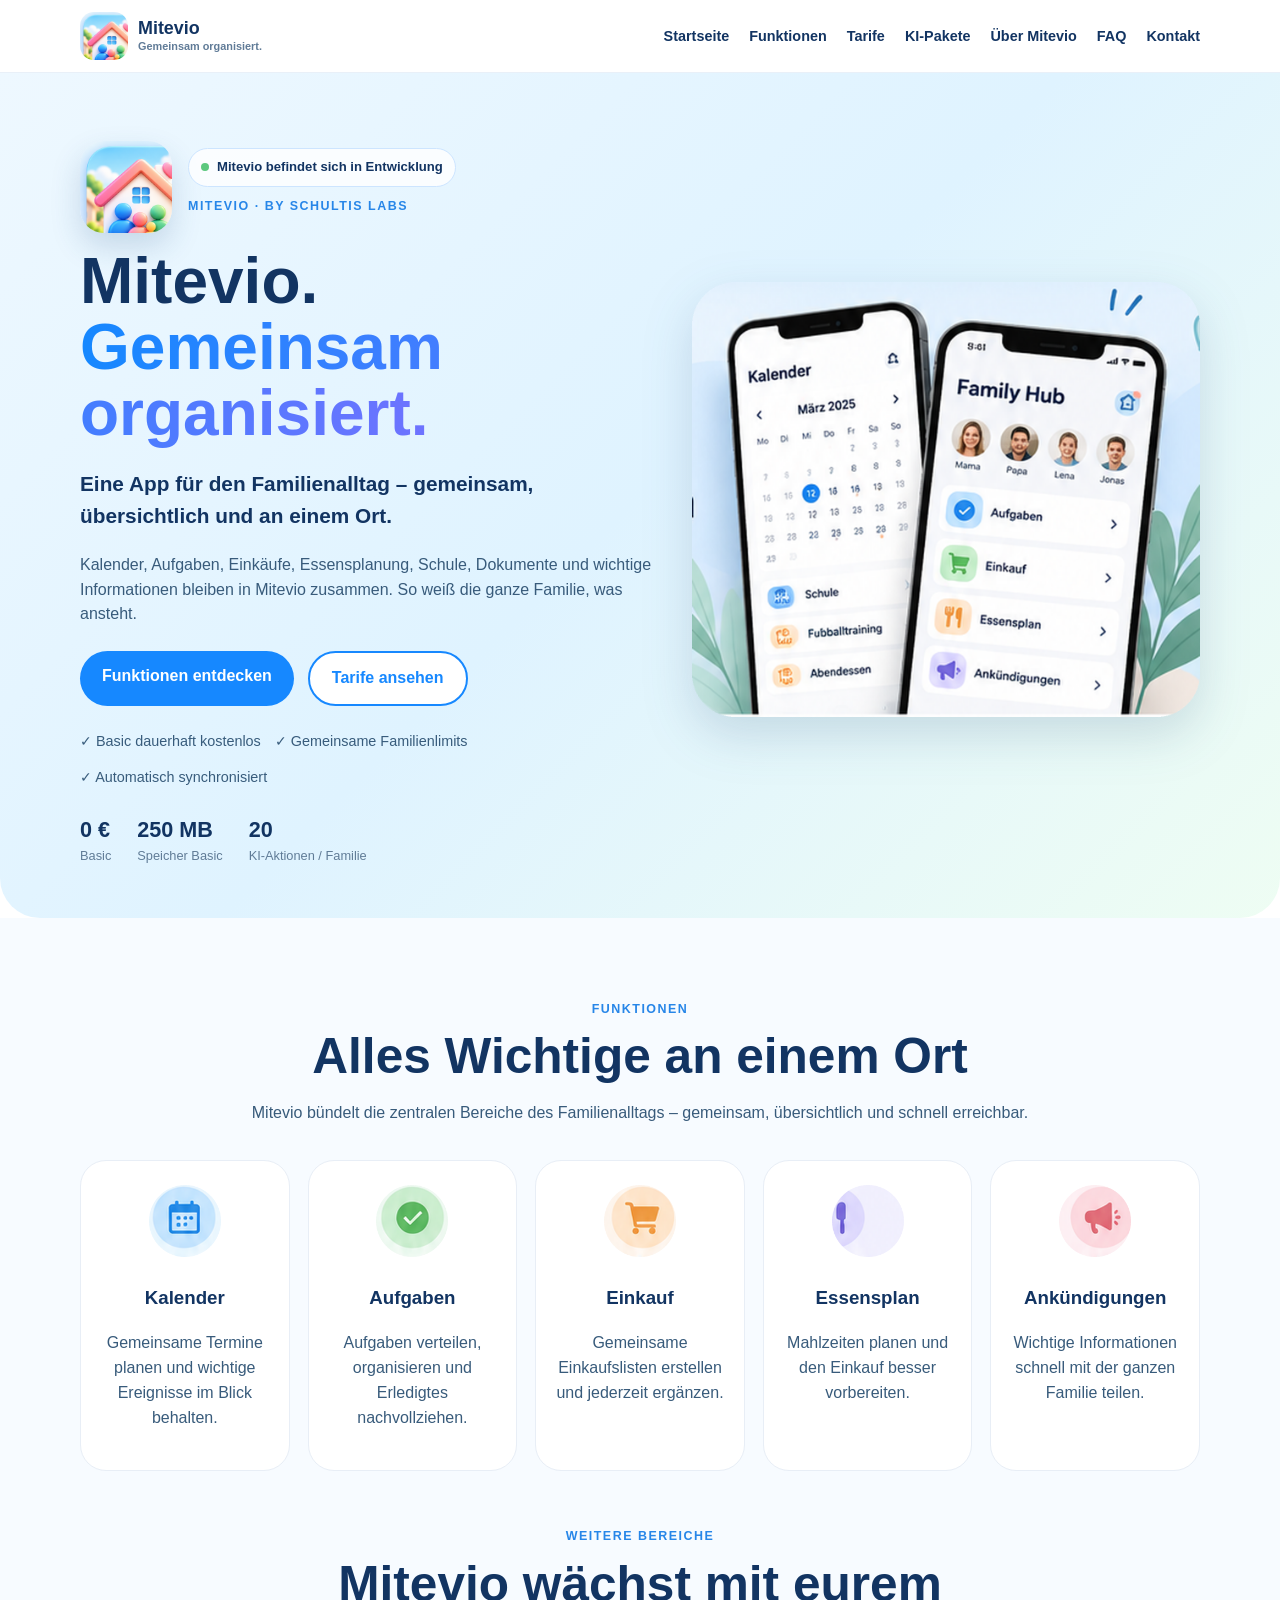
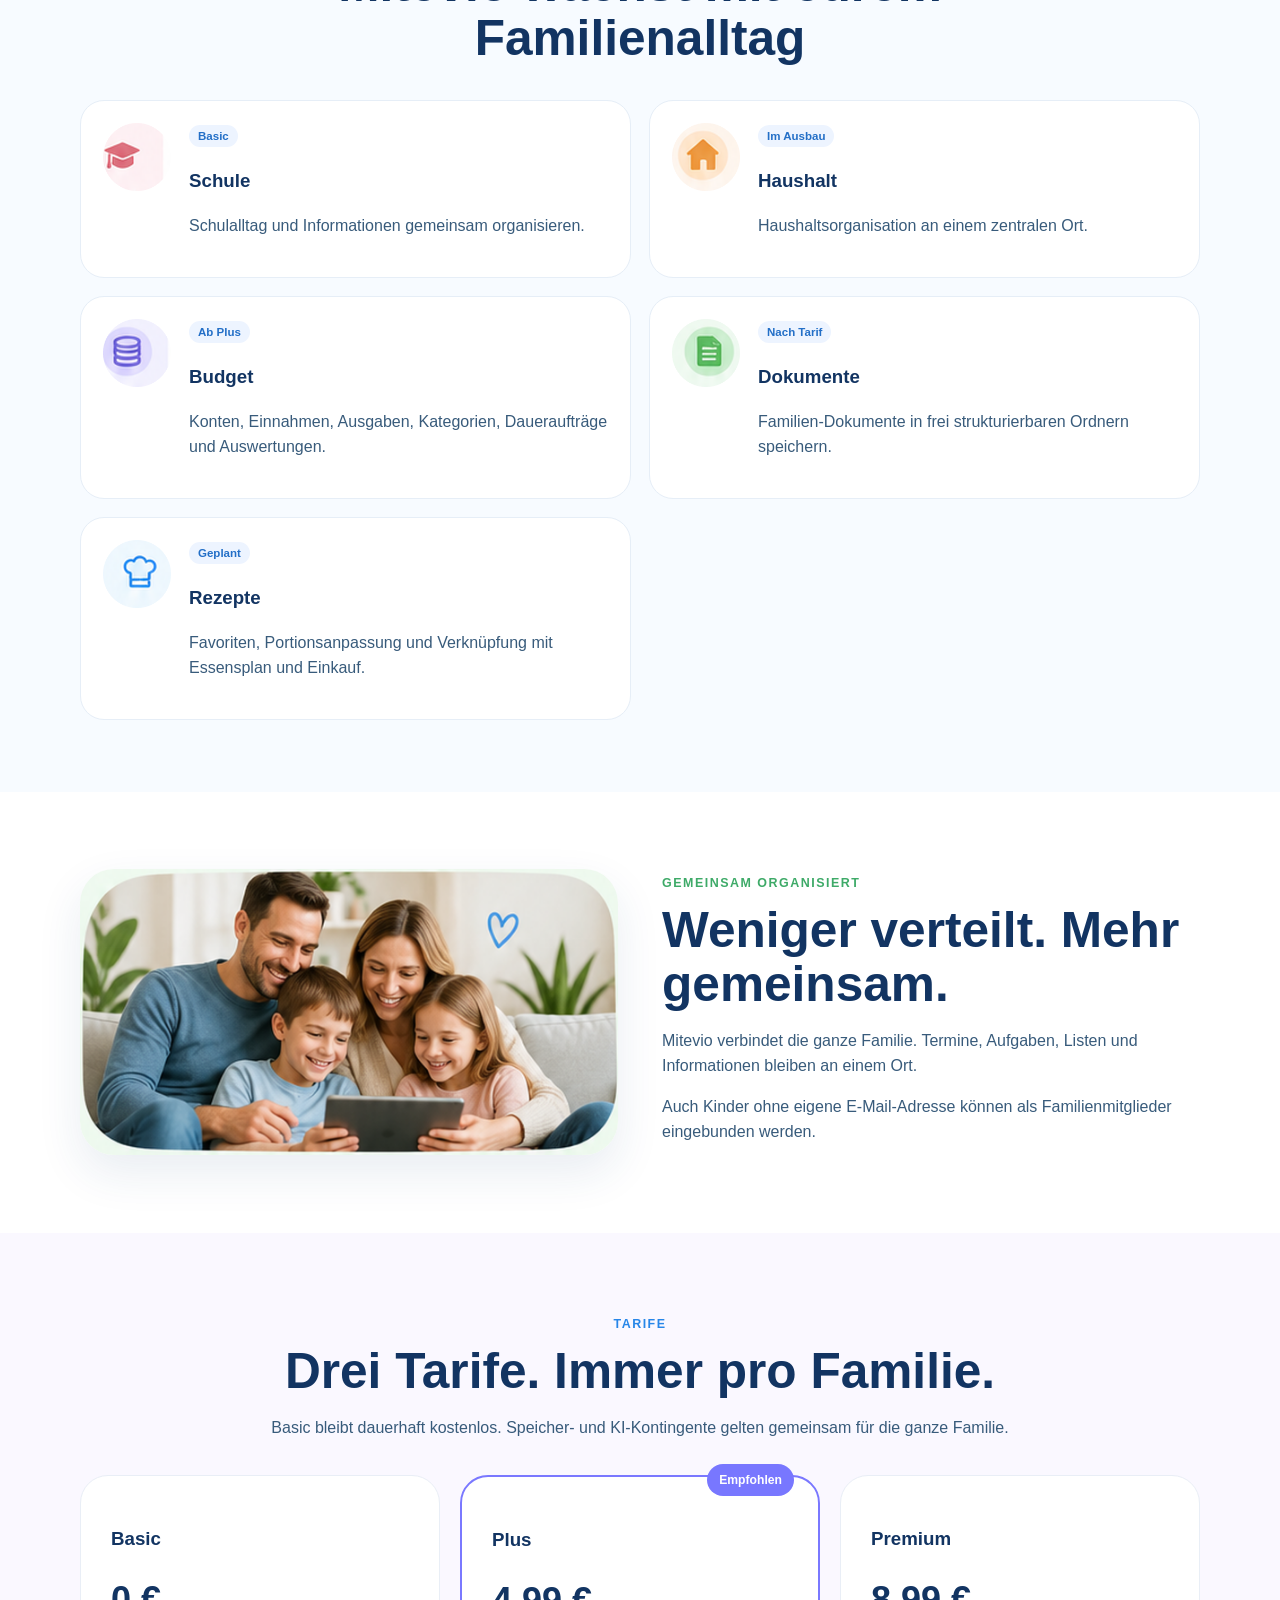
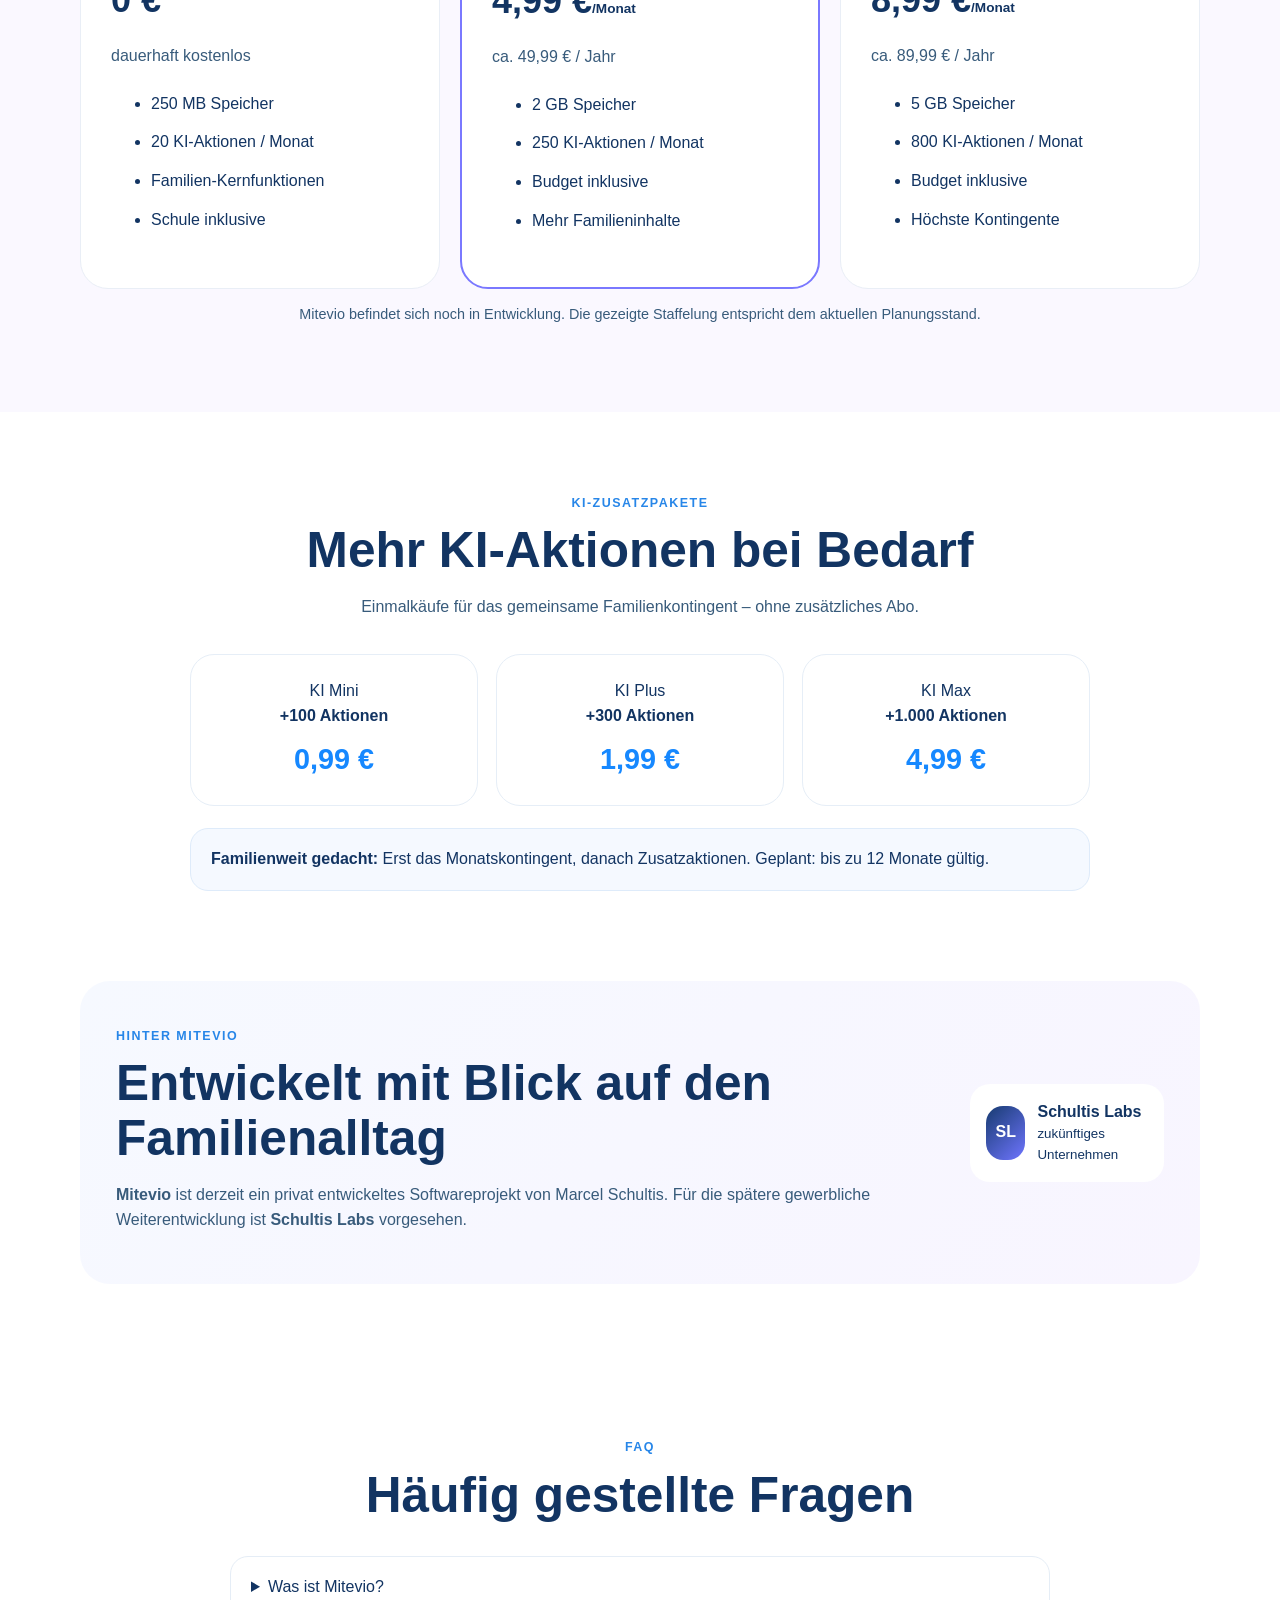
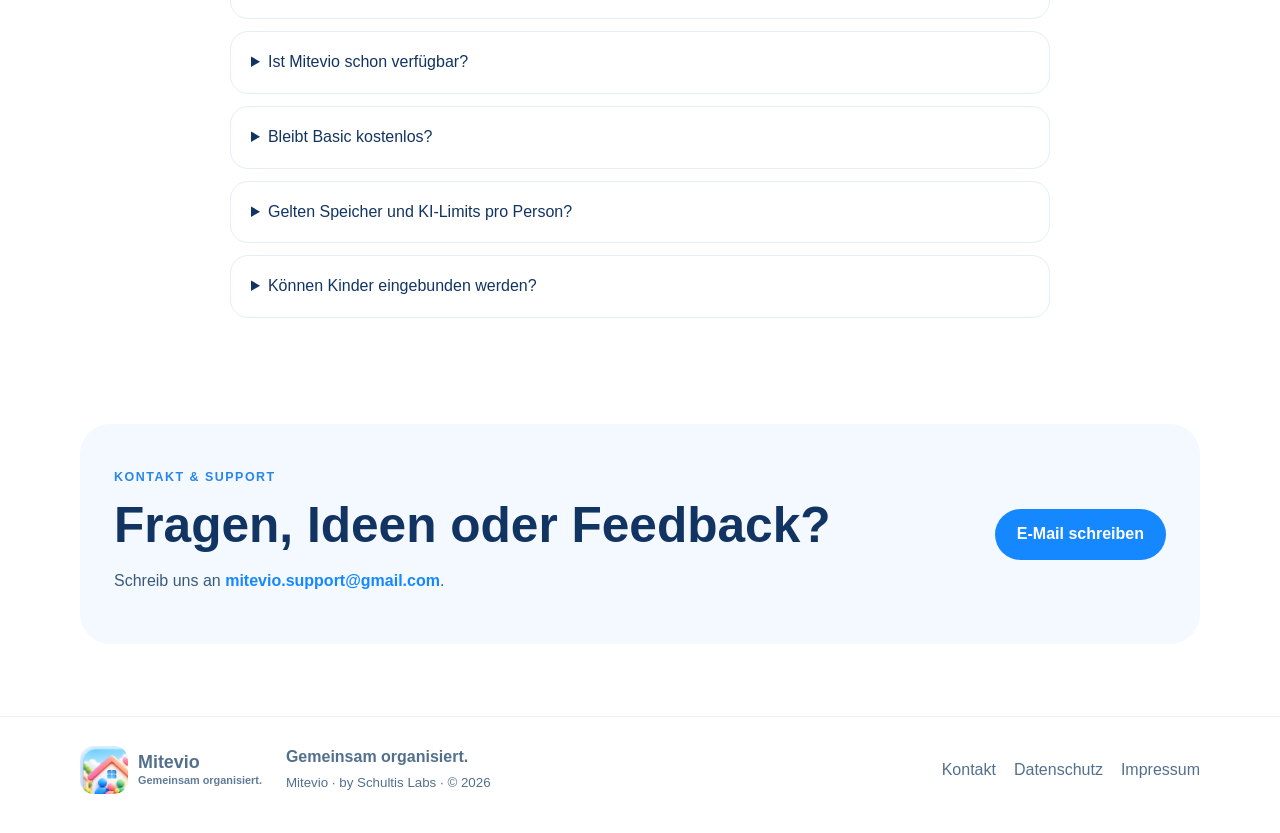
==== commit eccd6b79: "Add files via upload" ====
--- a/index.html
+++ b/index.html
@@ -1,328 +1,98 @@
 <!doctype html>
 <html lang="de">
 <head>
-  <meta charset="utf-8">
-  <meta name="viewport" content="width=device-width, initial-scale=1">
-  <meta name="description" content="Family Hub – Familienalltag gemeinsam organisieren. Kalender, Aufgaben, Einkauf, Schule, Dokumente und mehr für die ganze Familie.">
-  <meta name="theme-color" content="#1688ff">
-  <title>Family Hub – Familienalltag gemeinsam organisieren</title>
-  <link rel="stylesheet" href="styles.css">
-  <link rel="icon" href="favicon.ico" sizes="any">
-  <link rel="icon" type="image/png" href="assets/favicon-512.png">
-  <link rel="apple-touch-icon" href="assets/apple-touch-icon.png">
+<meta charset="utf-8">
+<meta name="viewport" content="width=device-width,initial-scale=1">
+<title>Mitevio – Gemeinsam organisiert.</title>
+<meta name="description" content="Mitevio bringt Kalender, Aufgaben, Einkauf, Essensplan, Schule, Dokumente und weitere Familienbereiche an einen Ort. Gemeinsam organisiert.">
+<meta name="theme-color" content="#1688ff">
+<meta property="og:title" content="Mitevio – Gemeinsam organisiert.">
+<meta property="og:description" content="Die Familien-App für gemeinsame Organisation: Termine, Aufgaben, Einkäufe, Essensplanung und mehr an einem Ort.">
+<meta property="og:type" content="website">
+<meta property="og:site_name" content="Mitevio">
+<link rel="stylesheet" href="styles.css">
+<link rel="icon" href="favicon.ico" sizes="any">
+<link rel="icon" type="image/png" href="mitevio_icon.png">
+<link rel="apple-touch-icon" href="mitevio_icon.png">
 </head>
 <body>
 <header class="site-header">
-  <div class="container nav-wrap">
-    <a class="brand" href="#start">
-      <img src="app_logo.png" alt="">
-      <span>Family Hub</span>
-    </a>
-
-    <input class="menu-toggle" type="checkbox" id="menu-toggle">
-    <label class="menu-button" for="menu-toggle" aria-label="Menü öffnen">
-      <span></span><span></span><span></span>
-    </label>
-
-    <nav>
-      <a href="#start">Startseite</a>
-      <a href="#funktionen">Funktionen</a>
-      <a href="#tarife">Tarife</a>
-      <a href="#ki">KI-Pakete</a>
-      <a href="#ueber">Über Family Hub</a>
-      <a href="#faq">FAQ</a>
-      <a href="#kontakt">Kontakt</a>
-    </nav>
-  </div>
+<div class="container nav-wrap">
+<a class="brand" href="#start"><img src="mitevio_icon.png" alt=""><span><strong>Mitevio</strong><small>Gemeinsam organisiert.</small></span></a>
+<input class="menu-toggle" type="checkbox" id="menu-toggle">
+<label class="menu-button" for="menu-toggle" aria-label="Menü öffnen"><i></i><i></i><i></i></label>
+<nav><a href="#start">Startseite</a><a href="#funktionen">Funktionen</a><a href="#tarife">Tarife</a><a href="#ki">KI-Pakete</a><a href="#ueber">Über Mitevio</a><a href="#faq">FAQ</a><a href="#kontakt">Kontakt</a></nav>
+</div>
 </header>
 
 <main>
-<section id="start" class="hero">
-  <div class="container hero-grid">
-    <div>
-      <div class="hero-brand">
-        <img class="hero-app-logo" src="app_logo.png" alt="Family Hub App-Logo">
-        <div>
-          <div class="status-pill"><span></span> Family Hub befindet sich in Entwicklung</div>
-          <div class="eyebrow">FAMILY HUB</div>
-        </div>
-      </div>
-      <h1>Familienalltag.<br><span>Einfach gemeinsam.</span></h1>
-      <p class="lead">Gemeinsam planen. Weniger vergessen. Mehr Zeit füreinander.</p>
-      <p>Kalender, Aufgaben, Einkäufe, Essensplanung, Schule, Dokumente und wichtige Informationen an einem Ort. Family Hub hilft Familien, ihren Alltag gemeinsam zu organisieren und den Überblick zu behalten.</p>
+<section id="start" class="hero"><div class="container hero-grid">
+<div>
+<div class="hero-brand"><img src="mitevio_icon.png" alt="Mitevio App-Logo"><div><div class="status"><span></span>Mitevio befindet sich in Entwicklung</div><div class="eyebrow">MITEVIO · BY SCHULTIS LABS</div></div></div>
+<h1>Mitevio.<br><em>Gemeinsam organisiert.</em></h1>
+<p class="lead">Eine App für den Familienalltag – gemeinsam, übersichtlich und an einem Ort.</p>
+<p>Kalender, Aufgaben, Einkäufe, Essensplanung, Schule, Dokumente und wichtige Informationen bleiben in Mitevio zusammen. So weiß die ganze Familie, was ansteht.</p>
+<div class="buttons"><a class="btn primary" href="#funktionen">Funktionen entdecken</a><a class="btn ghost" href="#tarife">Tarife ansehen</a></div>
+<div class="checks"><span>✓ Basic dauerhaft kostenlos</span><span>✓ Gemeinsame Familienlimits</span><span>✓ Automatisch synchronisiert</span></div>
+<div class="stats"><div><b>0 €</b><span>Basic</span></div><div><b>250 MB</b><span>Speicher Basic</span></div><div><b>20</b><span>KI-Aktionen / Familie</span></div></div>
+</div>
+<div class="hero-image"><img src="assets/bild_app_mockup.png" alt="Vorschau der Mitevio-App"></div>
+</div></section>
 
-      <div class="buttons">
-        <a class="btn primary" href="#funktionen">Funktionen entdecken</a>
-        <a class="btn ghost" href="#tarife">Tarife ansehen</a>
-      </div>
+<section id="funktionen" class="section soft"><div class="container">
+<div class="section-head"><div class="eyebrow">FUNKTIONEN</div><h2>Alles Wichtige an einem Ort</h2><p>Mitevio bündelt die zentralen Bereiche des Familienalltags – gemeinsam, übersichtlich und schnell erreichbar.</p></div>
+<div class="cards">
+<article><img src="assets/icon_kalender.png" alt=""><h3>Kalender</h3><p>Gemeinsame Termine planen und wichtige Ereignisse im Blick behalten.</p></article>
+<article><img src="assets/icon_aufgaben.png" alt=""><h3>Aufgaben</h3><p>Aufgaben verteilen, organisieren und Erledigtes nachvollziehen.</p></article>
+<article><img src="assets/icon_einkauf.png" alt=""><h3>Einkauf</h3><p>Gemeinsame Einkaufslisten erstellen und jederzeit ergänzen.</p></article>
+<article><img src="assets/icon_essensplan.png" alt=""><h3>Essensplan</h3><p>Mahlzeiten planen und den Einkauf besser vorbereiten.</p></article>
+<article><img src="assets/icon_ankuendigungen.png" alt=""><h3>Ankündigungen</h3><p>Wichtige Informationen schnell mit der ganzen Familie teilen.</p></article>
+</div>
+<div class="section-head more"><div class="eyebrow">WEITERE BEREICHE</div><h2>Mitevio wächst mit eurem Familienalltag</h2></div>
+<div class="modules">
+<article><img src="assets/icon_schule.png" alt=""><div><mark>Basic</mark><h3>Schule</h3><p>Schulalltag und Informationen gemeinsam organisieren.</p></div></article>
+<article><img src="assets/icon_haushalt.png" alt=""><div><mark>Im Ausbau</mark><h3>Haushalt</h3><p>Haushaltsorganisation an einem zentralen Ort.</p></div></article>
+<article><img src="assets/icon_budget.png" alt=""><div><mark>Ab Plus</mark><h3>Budget</h3><p>Konten, Einnahmen, Ausgaben, Kategorien, Daueraufträge und Auswertungen.</p></div></article>
+<article><img src="assets/icon_dokumente.png" alt=""><div><mark>Nach Tarif</mark><h3>Dokumente</h3><p>Familien-Dokumente in frei strukturierbaren Ordnern speichern.</p></div></article>
+<article><img src="assets/icon_rezepte.png" alt=""><div><mark>Geplant</mark><h3>Rezepte</h3><p>Favoriten, Portionsanpassung und Verknüpfung mit Essensplan und Einkauf.</p></div></article>
+</div>
+</div></section>
 
-      <div class="checks">
-        <span>✓ Basic dauerhaft kostenlos</span>
-        <span>✓ Limits gelten pro Familie</span>
-        <span>✓ Gemeinsam synchronisiert</span>
-      </div>
+<section id="ueber" class="section"><div class="container split"><img class="photo" src="assets/bild_familie.png" alt="Familie organisiert gemeinsam ihren Alltag"><div><div class="eyebrow green">GEMEINSAM ORGANISIERT</div><h2>Weniger verteilt. Mehr gemeinsam.</h2><p>Mitevio verbindet die ganze Familie. Termine, Aufgaben, Listen und Informationen bleiben an einem Ort.</p><p>Auch Kinder ohne eigene E-Mail-Adresse können als Familienmitglieder eingebunden werden.</p></div></div></section>
 
-      <div class="hero-stats">
-        <div><strong>0 €</strong><span>Basic dauerhaft</span></div>
-        <div><strong>250 MB</strong><span>Speicher in Basic</span></div>
-        <div><strong>20</strong><span>KI-Aktionen / Familie</span></div>
-      </div>
-    </div>
+<section id="tarife" class="section lilac"><div class="container">
+<div class="section-head"><div class="eyebrow">TARIFE</div><h2>Drei Tarife. Immer pro Familie.</h2><p>Basic bleibt dauerhaft kostenlos. Speicher- und KI-Kontingente gelten gemeinsam für die ganze Familie.</p></div>
+<div class="pricing">
+<article><h3>Basic</h3><div class="price">0 €</div><p>dauerhaft kostenlos</p><ul><li>250 MB Speicher</li><li>20 KI-Aktionen / Monat</li><li>Familien-Kernfunktionen</li><li>Schule inklusive</li></ul></article>
+<article class="featured"><span class="badge">Empfohlen</span><h3>Plus</h3><div class="price">4,99 €<small>/Monat</small></div><p>ca. 49,99 € / Jahr</p><ul><li>2 GB Speicher</li><li>250 KI-Aktionen / Monat</li><li>Budget inklusive</li><li>Mehr Familieninhalte</li></ul></article>
+<article><h3>Premium</h3><div class="price">8,99 €<small>/Monat</small></div><p>ca. 89,99 € / Jahr</p><ul><li>5 GB Speicher</li><li>800 KI-Aktionen / Monat</li><li>Budget inklusive</li><li>Höchste Kontingente</li></ul></article>
+</div>
+<p class="note">Mitevio befindet sich noch in Entwicklung. Die gezeigte Staffelung entspricht dem aktuellen Planungsstand.</p>
+</div></section>
 
-    <div class="hero-image">
-      <img src="assets/bild_app_mockup.png" alt="Vorschau der Family-Hub-App">
-    </div>
-  </div>
-</section>
+<section id="ki" class="section"><div class="container">
+<div class="section-head"><div class="eyebrow">KI-ZUSATZPAKETE</div><h2>Mehr KI-Aktionen bei Bedarf</h2><p>Einmalkäufe für das gemeinsame Familienkontingent – ohne zusätzliches Abo.</p></div>
+<div class="addons"><article><span>KI Mini</span><b>+100 Aktionen</b><strong>0,99 €</strong></article><article><span>KI Plus</span><b>+300 Aktionen</b><strong>1,99 €</strong></article><article><span>KI Max</span><b>+1.000 Aktionen</b><strong>4,99 €</strong></article></div>
+<div class="info"><strong>Familienweit gedacht:</strong> Erst das Monatskontingent, danach Zusatzaktionen. Geplant: bis zu 12 Monate gültig.</div>
+</div></section>
 
-<section id="funktionen" class="section soft-blue">
-  <div class="container">
-    <div class="section-head">
-      <div class="eyebrow">FUNKTIONEN</div>
-      <h2>Alles Wichtige an einem Ort</h2>
-      <p>Die zentralen Bereiche für euren Familienalltag – übersichtlich, gemeinsam und leicht erreichbar.</p>
-    </div>
+<section class="section labs"><div class="container labs-box"><div><div class="eyebrow">HINTER MITEVIO</div><h2>Entwickelt mit Blick auf den Familienalltag</h2><p><strong>Mitevio</strong> ist derzeit ein privat entwickeltes Softwareprojekt von Marcel Schultis. Für die spätere gewerbliche Weiterentwicklung ist <strong>Schultis Labs</strong> vorgesehen.</p></div><div class="sl"><b>SL</b><span><strong>Schultis Labs</strong><small>zukünftiges Unternehmen</small></span></div></div></section>
 
-    <div class="cards five">
-      <article class="card c-blue">
-        <img src="assets/icon_kalender.png" alt="">
-        <h3>Kalender</h3>
-        <p>Gemeinsame Termine planen und wichtige Ereignisse im Blick behalten.</p>
-      </article>
-      <article class="card c-green">
-        <img src="assets/icon_aufgaben.png" alt="">
-        <h3>Aufgaben</h3>
-        <p>Aufgaben verteilen, gemeinsam organisieren und Erledigtes nachvollziehen.</p>
-      </article>
-      <article class="card c-orange">
-        <img src="assets/icon_einkauf.png" alt="">
-        <h3>Einkauf</h3>
-        <p>Gemeinsame Listen mit schneller Eingabe und praktischer Organisation.</p>
-      </article>
-      <article class="card c-violet">
-        <img src="assets/icon_essensplan.png" alt="">
-        <h3>Essensplan</h3>
-        <p>Mahlzeiten planen und den Einkauf besser vorbereiten.</p>
-      </article>
-      <article class="card c-pink">
-        <img src="assets/icon_ankuendigungen.png" alt="">
-        <h3>Ankündigungen</h3>
-        <p>Wichtige Informationen schnell mit der ganzen Familie teilen.</p>
-      </article>
-    </div>
+<section id="faq" class="section"><div class="container narrow"><div class="section-head"><div class="eyebrow">FAQ</div><h2>Häufig gestellte Fragen</h2></div>
+<details><summary>Was ist Mitevio?</summary><p>Mitevio ist eine App zur gemeinsamen Organisation des Familienalltags.</p></details>
+<details><summary>Ist Mitevio schon verfügbar?</summary><p>Mitevio befindet sich aktuell noch in Entwicklung.</p></details>
+<details><summary>Bleibt Basic kostenlos?</summary><p>Ja. Basic ist mit 0 € dauerhaft kostenlos geplant.</p></details>
+<details><summary>Gelten Speicher und KI-Limits pro Person?</summary><p>Nein. Die Kontingente gelten gemeinsam pro Familie beziehungsweise Haushalt.</p></details>
+<details><summary>Können Kinder eingebunden werden?</summary><p>Ja. Auch ohne eigene E-Mail-Adresse.</p></details>
+</div></section>
 
-    <div class="section-head compact">
-      <div class="eyebrow">WEITERE BEREICHE</div>
-      <h2>Family Hub wächst mit euren Aufgaben</h2>
-      <p>Weitere Module werden schrittweise ergänzt und ausgebaut.</p>
-    </div>
-
-    <div class="module-grid">
-      <article class="module-card">
-        <img src="assets/icon_schule.png" alt="">
-        <div><span class="tag free">Basic</span><h3>Schule</h3><p>Schulalltag und wichtige Informationen gemeinsam organisieren.</p></div>
-      </article>
-
-      <article class="module-card">
-        <img src="assets/icon_haushalt.png" alt="">
-        <div><span class="tag">Im Ausbau</span><h3>Haushalt</h3><p>Haushaltsorganisation als weiterer zentraler Familienbereich.</p></div>
-      </article>
-
-      <article class="module-card">
-        <img src="assets/icon_budget.png" alt="">
-        <div><span class="tag plus">Ab Plus</span><h3>Budget</h3><p>Konten, Einnahmen, Ausgaben, Kategorien, Daueraufträge, Budgets und Auswertungen.</p></div>
-      </article>
-
-      <article class="module-card">
-        <img src="assets/icon_dokumente.png" alt="">
-        <div><span class="tag">Nach Tarif gestaffelt</span><h3>Dokumente</h3><p>Familien-Dokumente in einer frei strukturierbaren Ordnerablage speichern.</p></div>
-      </article>
-
-      <article class="module-card">
-        <img src="assets/icon_rezepte.png" alt="">
-        <div><span class="tag premium-tag">Geplant</span><h3>Rezepte</h3><p>Rezepte, Favoriten, Portionsanpassung sowie Verknüpfung mit Essensplan und Einkauf.</p></div>
-      </article>
-    </div>
-  </div>
-</section>
-
-<section id="ueber" class="section">
-  <div class="container split family">
-    <div class="photo-card">
-      <img src="assets/bild_familie.png" alt="Familie organisiert gemeinsam den Alltag">
-    </div>
-    <div>
-      <div class="eyebrow green">FÜR FAMILIEN GEMACHT</div>
-      <h2>Gemeinsam statt verteilt</h2>
-      <p>Family Hub verbindet die ganze Familie. Gemeinsame Termine, Aufgaben, Listen, Informationen und weitere Familienbereiche bleiben an einem Ort.</p>
-      <p>Familienmitglieder werden gemeinsam synchronisiert. Auch Kinder ohne eigene E-Mail-Adresse können als Familienmitglieder eingebunden werden.</p>
-      <div class="mini-pills">
-        <span>Gemeinsam planen</span>
-        <span>Automatisch synchronisiert</span>
-        <span>Mehr Übersicht</span>
-      </div>
-    </div>
-  </div>
-</section>
-
-<section id="tarife" class="section soft-lilac">
-  <div class="container">
-    <div class="section-head">
-      <div class="eyebrow">TARIFE</div>
-      <h2>Drei Tarife. Immer pro Familie.</h2>
-      <p>Basic bleibt dauerhaft kostenlos. Speicher- und KI-Kontingente gelten gemeinsam für die ganze Familie – nicht pro Person.</p>
-    </div>
-
-    <div class="pricing">
-      <article class="price-card">
-        <div class="plan">Basic</div>
-        <div class="price">0 €</div>
-        <p class="price-sub">dauerhaft kostenlos</p>
-        <ul class="plan-list">
-          <li><strong>250 MB</strong> Speicher pro Familie</li>
-          <li><strong>20</strong> KI-Aktionen pro Familie / Monat</li>
-          <li>Familien-Kernfunktionen</li>
-          <li>Schule inklusive</li>
-        </ul>
-      </article>
-
-      <article class="price-card featured">
-        <div class="popular-badge">Empfohlen</div>
-        <div class="plan">Plus</div>
-        <div class="price">4,99 €<small>/Monat</small></div>
-        <p class="price-sub">ca. 49,99 € / Jahr</p>
-        <ul class="plan-list">
-          <li><strong>2 GB</strong> Speicher pro Familie</li>
-          <li><strong>250</strong> KI-Aktionen pro Familie / Monat</li>
-          <li>Budget-Bereich inklusive</li>
-          <li>Mehr Raum für gemeinsame Familieninhalte</li>
-        </ul>
-      </article>
-
-      <article class="price-card">
-        <div class="plan">Premium</div>
-        <div class="price">8,99 €<small>/Monat</small></div>
-        <p class="price-sub">ca. 89,99 € / Jahr</p>
-        <ul class="plan-list">
-          <li><strong>5 GB</strong> Speicher pro Familie</li>
-          <li><strong>800</strong> KI-Aktionen pro Familie / Monat</li>
-          <li>Budget-Bereich inklusive</li>
-          <li>Höchste Familien-Kontingente</li>
-        </ul>
-      </article>
-    </div>
-
-    <p class="pricing-note">Die App befindet sich noch in Entwicklung. Tarifinhalte können bis zum offiziellen Start technisch weiter verfeinert werden; die hier gezeigte Staffelung entspricht dem aktuellen Planungsstand.</p>
-  </div>
-</section>
-
-<section id="ki" class="section">
-  <div class="container">
-    <div class="section-head">
-      <div class="eyebrow">KI-ZUSATZPAKETE</div>
-      <h2>Mehr KI-Aktionen bei Bedarf</h2>
-      <p>Zusätzliche KI-Aktionen sind als Einmalkauf für das gemeinsame Familienkontingent geplant – ohne zusätzliches Abo.</p>
-    </div>
-
-    <div class="addon-grid">
-      <article class="addon-card"><span>KI Mini</span><strong>+100 Aktionen</strong><b>0,99 €</b></article>
-      <article class="addon-card"><span>KI Plus</span><strong>+300 Aktionen</strong><b>1,99 €</b></article>
-      <article class="addon-card"><span>KI Max</span><strong>+1.000 Aktionen</strong><b>4,99 €</b></article>
-    </div>
-
-    <div class="info-box">
-      <strong>Familienweit gedacht:</strong> Zuerst wird das reguläre Monatskontingent genutzt, danach zusätzliche gekaufte Aktionen. Zusatzaktionen sind nach aktuellem Plan bis zu 12 Monate gültig.
-    </div>
-  </div>
-</section>
-
-<section class="section labs">
-  <div class="container labs-box">
-    <div>
-      <div class="eyebrow">HINTER FAMILY HUB</div>
-      <h2>Entwickelt mit Blick auf den Familienalltag</h2>
-      <p>Family Hub ist derzeit ein privat entwickeltes Projekt von Marcel Schultis. Für die spätere gewerbliche Weiterentwicklung ist <strong>Schultis Labs</strong> als zukünftiges Unternehmen vorgesehen.</p>
-      <p>Bis zur Gründung bleibt Family Hub ein privates Softwareprojekt. Die rechtlichen Angaben werden bei einer späteren Gründung entsprechend aktualisiert.</p>
-    </div>
-
-    <div class="labs-mark">
-      <div class="labs-badge">SL</div>
-      <div><strong>Schultis Labs</strong><span>zukünftiges Unternehmen</span></div>
-    </div>
-  </div>
-</section>
-
-<section class="section goal">
-  <div class="container goal-grid">
-    <img src="assets/icon_ziel_haus.png" alt="">
-    <div>
-      <div class="eyebrow">UNSER ZIEL</div>
-      <h2>Eine Familie. Eine App. Ein gemeinsamer Überblick.</h2>
-      <p>Family Hub soll den Familienalltag einfacher machen und langfristig ein digitaler Mittelpunkt für alles werden, was im Familienleben wichtig ist.</p>
-    </div>
-  </div>
-</section>
-
-<section id="faq" class="section">
-  <div class="container narrow">
-    <div class="section-head">
-      <div class="eyebrow">FAQ</div>
-      <h2>Häufig gestellte Fragen</h2>
-    </div>
-
-    <details><summary>Was ist Family Hub?</summary><p>Family Hub ist eine App zur gemeinsamen Organisation des Familienalltags mit Kalender, Aufgaben, Einkauf, Essensplan, Ankündigungen, Familienverwaltung und weiteren Bereichen.</p></details>
-    <details><summary>Ist Family Hub schon verfügbar?</summary><p>Family Hub befindet sich aktuell noch in der Entwicklung und wird Schritt für Schritt fertiggestellt und getestet.</p></details>
-    <details><summary>Bleibt Basic kostenlos?</summary><p>Ja. Basic ist mit 0 € dauerhaft kostenlos geplant.</p></details>
-    <details><summary>Gelten Speicher und KI-Limits pro Person?</summary><p>Nein. Die Kontingente gelten gemeinsam pro Familie beziehungsweise Haushalt.</p></details>
-    <details><summary>Können Kinder eingebunden werden?</summary><p>Ja. Kinder können auch ohne eigene E-Mail-Adresse als Familienmitglieder eingebunden werden.</p></details>
-    <details><summary>Sind Family AI und KI-Rezepte schon aktiv?</summary><p>Nein. Diese KI-Funktionen sind vorgesehen und werden später freigeschaltet.</p></details>
-  </div>
-</section>
-
-<section class="section launch">
-  <div class="container launch-box">
-    <div>
-      <div class="eyebrow">DEMÄCHST</div>
-      <h2>Family Hub kommt Schritt für Schritt näher.</h2>
-      <p>Die App wird weiterentwickelt und getestet. Auf dieser Website findest du später alle Informationen zum Start und die offiziellen Downloadmöglichkeiten.</p>
-    </div>
-    <div class="store-row">
-      <span class="store-pill">▶ Google Play<br><small>demnächst</small></span>
-      <span class="store-pill"> App Store<br><small>demnächst</small></span>
-    </div>
-  </div>
-</section>
-
-<section id="kontakt" class="section contact">
-  <div class="container contact-box">
-    <div>
-      <div class="eyebrow">KONTAKT</div>
-      <h2>Fragen, Ideen oder Feedback?</h2>
-      <p>Rückmeldungen helfen dabei, Family Hub weiterzuentwickeln und noch besser an den Familienalltag anzupassen.</p>
-    </div>
-    <a class="btn primary" href="mailto:familyhub.kontakt@outlook.de">E-Mail schreiben</a>
-  </div>
-</section>
+<section id="kontakt" class="section contact"><div class="container contact-box"><div><div class="eyebrow">KONTAKT & SUPPORT</div><h2>Fragen, Ideen oder Feedback?</h2><p>Schreib uns an <a href="mailto:mitevio.support@gmail.com">mitevio.support@gmail.com</a>.</p></div><a class="btn primary" href="mailto:mitevio.support@gmail.com">E-Mail schreiben</a></div></section>
 </main>
 
-<footer>
-  <div class="container footer-grid">
-    <div class="brand footer-brand">
-      <img src="app_logo.png" alt="">
-      <span>Family Hub</span>
-    </div>
-
-    <div>
-      Gemeinsam planen. Weniger vergessen. Mehr Zeit füreinander.<br>
-      <small>Privates Projekt von Marcel Schultis · Schultis Labs als zukünftiges Unternehmen vorgesehen · © 2026 Family Hub</small>
-    </div>
-
-    <div class="footer-links">
-      <a href="#kontakt">Kontakt</a>
-      <a href="datenschutz.html">Datenschutz</a>
-      <a href="impressum.html">Impressum</a>
-    </div>
-  </div>
-</footer>
+<footer><div class="container footer-grid">
+<a class="brand" href="#start"><img src="mitevio_icon.png" alt=""><span><strong>Mitevio</strong><small>Gemeinsam organisiert.</small></span></a>
+<div><strong>Gemeinsam organisiert.</strong><br><small>Mitevio · by Schultis Labs · © 2026</small></div>
+<div class="footer-links"><a href="#kontakt">Kontakt</a><a href="datenschutz.html">Datenschutz</a><a href="impressum.html">Impressum</a></div>
+</div></footer>
 </body>
 </html>
--- a/styles.css
+++ b/styles.css
@@ -1,348 +1,4 @@
-*{box-sizing:border-box}
-:root{
-  --blue:#1688ff;
-  --blue-dark:#0e6ed2;
-  --navy:#0f2a52;
-  --text:#294b6c;
-  --green:#43ad6c;
-  --line:#e6eef7;
-  --soft-blue:#f7fbff;
-  --soft-lilac:#faf8ff;
-  --shadow:0 18px 45px rgba(35,76,120,.10);
-}
-html{scroll-behavior:smooth}
-body{
-  margin:0;
-  font-family:Inter,Arial,sans-serif;
-  color:var(--navy);
-  background:#fff;
-  line-height:1.55;
-  overflow-x:hidden;
-}
-a{text-decoration:none;color:inherit}
-img{max-width:100%}
-.container{width:min(1120px,92%);margin:auto}
 
-.site-header{
-  position:sticky;top:0;z-index:30;
-  background:rgba(255,255,255,.94);
-  backdrop-filter:blur(12px);
-  border-bottom:1px solid #edf3fb;
-  box-shadow:0 8px 24px rgba(26,63,102,.04);
-}
-.nav-wrap{display:flex;align-items:center;justify-content:space-between;padding:14px 0}
-.brand{display:flex;align-items:center;gap:10px;font-weight:800;font-size:1.35rem}
-.brand img{width:52px;height:52px;object-fit:contain;border-radius:14px;box-shadow:0 10px 24px rgba(21,74,128,.10)}
-.footer-brand img{width:36px;height:36px;object-fit:contain;border-radius:10px;box-shadow:none}
-.site-header nav{display:flex;gap:20px;font-size:.92rem}
-.site-header nav a{position:relative;font-weight:700}
-.site-header nav a:after{
-  content:"";position:absolute;left:0;right:0;bottom:-7px;height:2px;
-  background:var(--blue);transform:scaleX(0);transition:.22s
-}
-.site-header nav a:hover{color:var(--blue)}
-.site-header nav a:hover:after{transform:scaleX(1)}
-.menu-toggle,.menu-button{display:none}
-
-.hero{
-  position:relative;overflow:hidden;
-  background:linear-gradient(135deg,#eef8ff 0%,#dff3ff 48%,#eefdf3 100%);
-  padding:72px 0 52px;border-radius:0 0 42px 42px
-}
-.hero:before,.hero:after{content:"";position:absolute;border-radius:50%;opacity:.45}
-.hero:before{width:360px;height:360px;background:#cfeaff;left:-160px;top:-150px}
-.hero:after{width:300px;height:300px;background:#dcf6e5;right:-120px;bottom:-170px}
-.hero-grid{
-  position:relative;z-index:1;
-  display:grid;grid-template-columns:1.06fr .94fr;gap:40px;align-items:center
-}
-.eyebrow{
-  font-size:.78rem;letter-spacing:.12em;font-weight:800;
-  color:#2786e8;margin-bottom:10px
-}
-.eyebrow.green{color:var(--green)}
-h1{font-size:clamp(2.3rem,5vw,4.7rem);line-height:1.03;margin:.1em 0 .28em}
-h1 span{
-  background:linear-gradient(90deg,#1688ff,#6e73ff);
-  -webkit-background-clip:text;background-clip:text;color:transparent
-}
-h2{font-size:clamp(2rem,4vw,3.2rem);line-height:1.1;margin:.1em 0 .35em}
-h3{margin:12px 0 7px}
-p{color:var(--text)}
-.lead{font-size:1.35rem;font-weight:700;color:var(--navy)}
-.hero p{max-width:680px}
-.hero-image img{
-  width:100%;display:block;
-  filter:drop-shadow(0 18px 24px rgba(34,77,120,.18));
-  transition:transform .35s ease
-}
-.hero-image:hover img{transform:translateY(-5px) rotate(.3deg)}
-.status-pill{
-  display:inline-flex;align-items:center;gap:8px;
-  background:rgba(255,255,255,.76);border:1px solid rgba(22,136,255,.14);
-  padding:8px 12px;border-radius:999px;font-size:.82rem;font-weight:750;
-  margin-bottom:16px;box-shadow:0 8px 24px rgba(41,93,145,.06)
-}
-.status-pill span{
-  width:8px;height:8px;background:#5cc87e;border-radius:50%;
-  box-shadow:0 0 0 5px rgba(92,200,126,.15)
-}
-.buttons{display:flex;gap:14px;flex-wrap:wrap;margin:26px 0 18px}
-.btn{
-  padding:13px 22px;border-radius:999px;font-weight:800;display:inline-block;
-  transition:transform .2s,box-shadow .2s,background .2s
-}
-.btn:hover{transform:translateY(-2px)}
-.btn.primary{background:var(--blue);color:white;box-shadow:0 12px 24px rgba(22,136,255,.22)}
-.btn.primary:hover{background:var(--blue-dark)}
-.btn.ghost{border:2px solid var(--blue);color:var(--blue);background:#fff}
-.checks{display:flex;gap:16px;flex-wrap:wrap;font-size:.92rem;color:#385c7c}
-.hero-stats{display:flex;gap:26px;margin-top:28px;flex-wrap:wrap}
-.hero-stats div{display:flex;flex-direction:column}
-.hero-stats strong{font-size:1.4rem;color:var(--navy)}
-.hero-stats span{font-size:.8rem;color:#607c97}
-
-.section{padding:74px 0}
-.soft-blue{background:var(--soft-blue)}
-.soft-lilac{background:var(--soft-lilac)}
-.section-head{text-align:center;max-width:780px;margin:0 auto 36px}
-.section-head.compact{margin-top:58px}
-.cards{display:grid;gap:18px}
-.cards.five{grid-template-columns:repeat(5,1fr)}
-.card{
-  padding:26px 18px;border-radius:28px;text-align:center;min-height:250px;
-  transition:transform .22s ease,box-shadow .22s ease
-}
-.card:hover{transform:translateY(-5px);box-shadow:var(--shadow)}
-.card img{width:74px;height:74px;object-fit:contain}
-.card p{font-size:.94rem}
-.c-blue{background:#eaf6ff}
-.c-green{background:#edf9ee}
-.c-orange{background:#fff3e5}
-.c-violet{background:#f2edff}
-.c-pink{background:#fff0f4}
-
-.module-grid{display:grid;grid-template-columns:repeat(2,1fr);gap:18px}
-.module-card{
-  display:flex;gap:18px;align-items:flex-start;background:#fff;
-  border:1px solid var(--line);border-radius:24px;padding:22px;
-  box-shadow:0 10px 28px rgba(28,57,90,.05);
-  transition:transform .22s,box-shadow .22s
-}
-.module-card:hover{transform:translateY(-4px);box-shadow:var(--shadow)}
-.module-card img{width:68px;height:68px;object-fit:contain;flex:0 0 auto}
-.module-card h3{margin:8px 0 4px}
-.module-card p{margin:0}
-.tag{
-  display:inline-block;background:#eef5fb;color:#4e6b87;
-  padding:5px 9px;border-radius:999px;font-size:.73rem;font-weight:800
-}
-.tag.free{background:#e8f8ee;color:#2b8b50}
-.tag.plus{background:#edf4ff;color:#236fc7}
-.tag.premium-tag{background:#f5edff;color:#7951b1}
-
-.split{display:grid;grid-template-columns:1fr 1fr;gap:44px;align-items:center}
-.photo-card img{width:100%;border-radius:36px;display:block;box-shadow:var(--shadow)}
-.mini-pills{display:flex;gap:12px;flex-wrap:wrap;margin-top:22px}
-.mini-pills span{
-  background:#f6f9fc;border-radius:999px;padding:10px 14px;
-  font-weight:700;font-size:.9rem
-}
-
-.pricing{display:grid;grid-template-columns:repeat(3,1fr);gap:20px;align-items:stretch}
-.price-card{
-  position:relative;background:white;border:1px solid #e9eef6;
-  border-radius:28px;padding:30px;box-shadow:0 12px 30px rgba(28,57,90,.06);
-  transition:transform .22s ease,box-shadow .22s ease
-}
-.price-card:hover{transform:translateY(-5px);box-shadow:0 20px 44px rgba(34,64,99,.10)}
-.price-card.featured{border:2px solid #7a78ff;transform:translateY(-6px)}
-.price-card.featured:hover{transform:translateY(-10px)}
-.popular-badge{
-  position:absolute;top:-13px;right:24px;
-  background:linear-gradient(90deg,#6f75ff,#9a6dff);
-  color:#fff;font-size:.76rem;font-weight:800;padding:7px 12px;border-radius:999px
-}
-.plan{font-weight:900;font-size:1.25rem}
-.price{font-size:2.25rem;font-weight:900;margin:8px 0 4px}
-.price small{font-size:.85rem;font-weight:700;color:#69819a}
-.price-sub{margin:0 0 18px;color:#688098;font-size:.9rem}
-.plan-list{padding:0;margin:0;list-style:none}
-.plan-list li{padding:9px 0;border-bottom:1px solid #edf1f6;color:#385978}
-.plan-list li:last-child{border-bottom:0}
-.plan-list li:before{content:"✓";color:#47ad6b;font-weight:900;margin-right:8px}
-.pricing-note{
-  max-width:820px;margin:24px auto 0;text-align:center;
-  font-size:.9rem;color:#6c8196
-}
-
-.addon-grid{display:grid;grid-template-columns:repeat(3,1fr);gap:18px;max-width:900px;margin:auto}
-.addon-card{
-  border:1px solid var(--line);border-radius:24px;padding:26px;text-align:center;
-  background:linear-gradient(180deg,#fff,#f8fbff);box-shadow:0 12px 28px rgba(34,64,99,.06)
-}
-.addon-card span{display:block;color:#637e98;font-weight:800;font-size:.86rem;text-transform:uppercase;letter-spacing:.08em}
-.addon-card strong{display:block;font-size:1.4rem;margin:10px 0}
-.addon-card b{font-size:1.8rem;color:var(--blue)}
-.info-box{
-  max-width:900px;margin:22px auto 0;padding:18px 22px;
-  background:#f5f9ff;border:1px solid #deebfa;border-radius:18px;color:#45647f
-}
-
-.labs{padding-top:18px}
-.labs-box{
-  background:linear-gradient(135deg,#f6f9ff,#f8f5ff);
-  border:1px solid #e9edf8;border-radius:32px;padding:38px;
-  display:flex;align-items:center;justify-content:space-between;gap:35px
-}
-.labs-box>div:first-child{max-width:720px}
-.labs-mark{
-  min-width:250px;display:flex;align-items:center;gap:14px;
-  background:#fff;border:1px solid #e6ebf5;border-radius:22px;padding:18px
-}
-.labs-badge{
-  width:56px;height:56px;border-radius:18px;
-  background:linear-gradient(135deg,#173b70,#6f75ff);
-  color:#fff;display:grid;place-items:center;font-weight:900;font-size:1.25rem
-}
-.labs-mark strong,.labs-mark span{display:block}
-.labs-mark span{color:#70849b;font-size:.8rem;margin-top:2px}
-
-.goal{
-  background:linear-gradient(135deg,#edf8ff,#f1f8ff 55%,#eefcf5);
-  border-radius:42px;margin:0 2% 50px
-}
-.goal-grid{display:grid;grid-template-columns:220px 1fr;gap:36px;align-items:center}
-.goal-grid img{width:180px;max-width:100%}
-
-.narrow{max-width:820px}
-.narrow details{
-  border:1px solid #e5edf6;border-radius:18px;
-  padding:18px 20px;margin:12px 0;background:#fff
-}
-.narrow summary{cursor:pointer;font-weight:800}
-.narrow details p{margin-bottom:0}
-
-.launch{padding-top:24px}
-.launch-box{
-  background:linear-gradient(135deg,#102d58,#174a80);color:#fff;
-  border-radius:34px;padding:44px;display:flex;align-items:center;
-  justify-content:space-between;gap:30px;box-shadow:0 22px 50px rgba(15,42,82,.16)
-}
-.launch-box .eyebrow{color:#91c9ff}
-.launch-box h2{max-width:650px}
-.launch-box p{max-width:680px;color:#dcecff}
-.store-row{display:flex;gap:12px;flex-wrap:wrap;justify-content:flex-end}
-.store-pill{
-  display:inline-block;min-width:150px;background:#fff;color:#12335c;
-  border-radius:16px;padding:11px 16px;font-weight:800;text-align:left;line-height:1.05
-}
-.store-pill small{font-weight:600;color:#6b8298}
-
-.contact{padding-top:20px}
-.contact-box{
-  display:flex;align-items:center;justify-content:space-between;gap:24px;
-  background:#f4f9ff;border-radius:30px;padding:36px
-}
-.contact-box p{margin-bottom:0}
-
-footer{border-top:1px solid #edf1f5;padding:28px 0 38px;color:#52708d}
-.footer-grid{display:grid;grid-template-columns:auto 1fr auto;gap:24px;align-items:center}
-.footer-brand{font-size:1rem}
-.footer-links{display:flex;gap:18px}
-footer small{opacity:.78}
-
-.legal{max-width:850px}
-.legal-title{font-size:clamp(2.2rem,5vw,4rem);margin-bottom:28px}
-.legal h2{font-size:1.35rem;margin-top:30px}
-.legal-note{
-  margin-top:34px;padding:18px 20px;border-radius:18px;
-  background:#f7fbff;border:1px solid #e3eef9;color:#45637f
-}
-
-@media(max-width:1000px){
-  .site-header nav{gap:13px;font-size:.86rem}
-  .cards.five{grid-template-columns:repeat(3,1fr)}
-}
-
-@media(max-width:900px){
-  .menu-button{
-    display:flex;flex-direction:column;gap:5px;cursor:pointer;padding:10px
-  }
-  .menu-button span{display:block;width:24px;height:2px;background:#0f2a52;border-radius:4px}
-  .site-header nav{
-    display:none;position:absolute;top:66px;left:4%;right:4%;background:#fff;
-    border:1px solid #e6eef7;border-radius:20px;padding:14px;
-    box-shadow:0 18px 45px rgba(26,63,102,.14);flex-direction:column;gap:6px
-  }
-  .site-header nav a{padding:10px 12px;border-radius:12px}
-  .site-header nav a:hover{background:#f4f9ff}
-  .menu-toggle:checked ~ nav{display:flex}
-
-  .hero-grid,.split,.goal-grid{grid-template-columns:1fr}
-  .cards.five{grid-template-columns:repeat(2,1fr)}
-  .module-grid{grid-template-columns:1fr}
-  .pricing{grid-template-columns:1fr}
-  .price-card.featured,.price-card.featured:hover{transform:none}
-  .addon-grid{grid-template-columns:1fr}
-  .labs-box{display:block}
-  .labs-mark{margin-top:24px;min-width:0;max-width:360px}
-  .launch-box{display:block}
-  .store-row{justify-content:flex-start;margin-top:22px}
-  .contact-box,.footer-grid{display:block}
-  .contact-box .btn{margin-top:16px}
-  .footer-links{margin-top:16px;flex-wrap:wrap}
-}
-
-@media(max-width:560px){
-  .hero{padding-top:46px}
-  .hero-stats{gap:18px}
-  .hero-stats div{min-width:90px}
-  .cards.five{grid-template-columns:1fr}
-  .module-card{display:block}
-  .module-card img{margin-bottom:10px}
-  h1{font-size:2.35rem}
-  .section{padding:54px 0}
-  .goal{margin:0 0 36px}
-  .goal-grid img{width:120px}
-  .launch-box{padding:28px 22px}
-}
-
-
-/* Family Hub App-Logo */
-.brand img{
-  width:46px;
-  height:46px;
-  border-radius:14px;
-  object-fit:cover;
-  box-shadow:0 7px 18px rgba(31,82,135,.14);
-}
-.hero-brand{
-  display:flex;
-  align-items:center;
-  gap:16px;
-  margin-bottom:14px;
-}
-.hero-app-logo{
-  width:92px;
-  height:92px;
-  border-radius:24px;
-  object-fit:cover;
-  box-shadow:0 14px 30px rgba(31,82,135,.18);
-  flex:0 0 auto;
-}
-.hero-brand .status-pill{margin-bottom:10px}
-.hero-brand .eyebrow{margin-bottom:0}
-.footer-brand img{
-  width:42px;
-  height:42px;
-  border-radius:13px;
-}
-@media(max-width:560px){
-  .hero-brand{align-items:flex-start}
-  .hero-app-logo{
-    width:74px;
-    height:74px;
-    border-radius:20px;
-  }
-}
+*{box-sizing:border-box}html{scroll-behavior:smooth}body{margin:0;font-family:Inter,Arial,sans-serif;color:#123462;line-height:1.55;background:#fff}a{text-decoration:none;color:inherit}.container{width:min(1120px,92%);margin:auto}p{color:#385b7b}.site-header{position:sticky;top:0;z-index:30;background:#fffffff2;backdrop-filter:blur(10px);border-bottom:1px solid #e9f0f8}.nav-wrap{display:flex;align-items:center;justify-content:space-between;padding:12px 0}.brand{display:flex;align-items:center;gap:10px;font-weight:800}.brand img{width:48px;height:48px;border-radius:14px;object-fit:cover}.brand span{display:flex;flex-direction:column;line-height:1.05}.brand strong{font-size:1.12rem}.brand small{font-size:.68rem;color:#607b97;margin-top:3px}.site-header nav{display:flex;gap:20px;font-size:.9rem;font-weight:700}.site-header nav a:hover{color:#1688ff}.menu-toggle,.menu-button{display:none}.hero{background:linear-gradient(135deg,#eef8ff,#dff3ff 50%,#eefdf3);padding:68px 0 52px;border-radius:0 0 40px 40px}.hero-grid{display:grid;grid-template-columns:1.06fr .94fr;gap:40px;align-items:center}.hero-brand{display:flex;align-items:center;gap:16px}.hero-brand>img{width:92px;height:92px;border-radius:24px;object-fit:cover;box-shadow:0 14px 30px #1f52872e}.status{display:inline-flex;align-items:center;gap:8px;background:#ffffffcc;border:1px solid #cde5ff;padding:8px 12px;border-radius:999px;font-size:.82rem;font-weight:800}.status span{width:8px;height:8px;background:#5cc87e;border-radius:50%}.eyebrow{font-size:.78rem;letter-spacing:.12em;font-weight:900;color:#2786e8;margin:10px 0}.green{color:#3eaa68}h1{font-size:clamp(2.4rem,5vw,4.8rem);line-height:1.03;margin:.25em 0}h1 em{font-style:normal;background:linear-gradient(90deg,#1688ff,#6e73ff);-webkit-background-clip:text;color:transparent}h2{font-size:clamp(2rem,4vw,3.1rem);line-height:1.1;margin:.1em 0 .35em}.lead{font-size:1.3rem;font-weight:700;color:#123462}.hero-image img{width:100%;filter:drop-shadow(0 18px 24px #224d782b)}.buttons,.checks,.stats{display:flex;gap:14px;flex-wrap:wrap}.buttons{margin:24px 0}.btn{padding:13px 22px;border-radius:999px;font-weight:800}.primary{background:#1688ff;color:white}.ghost{background:white;border:2px solid #1688ff;color:#1688ff}.checks{font-size:.9rem;color:#385c7c}.stats{margin-top:24px;gap:26px}.stats div{display:flex;flex-direction:column}.stats b{font-size:1.35rem}.stats span{font-size:.8rem;color:#607c97}.section{padding:72px 0}.soft{background:#f7fbff}.lilac{background:#faf8ff}.section-head{text-align:center;max-width:780px;margin:0 auto 34px}.more{margin-top:56px}.cards{display:grid;grid-template-columns:repeat(5,1fr);gap:18px}.cards article{padding:24px 18px;border-radius:26px;text-align:center;background:white;border:1px solid #e8eef6}.cards img{width:72px;height:72px;object-fit:contain}.modules{display:grid;grid-template-columns:repeat(2,1fr);gap:18px}.modules article{display:flex;gap:18px;padding:22px;border:1px solid #e6eef7;border-radius:24px;background:white}.modules img{width:68px;height:68px;object-fit:contain}.modules mark{background:#edf4ff;color:#236fc7;padding:5px 9px;border-radius:999px;font-size:.72rem;font-weight:800}.split{display:grid;grid-template-columns:1fr 1fr;gap:44px;align-items:center}.photo{width:100%;border-radius:34px;box-shadow:0 18px 45px #234c7819}.pricing{display:grid;grid-template-columns:repeat(3,1fr);gap:20px}.pricing article{position:relative;background:white;border:1px solid #e9eef6;border-radius:28px;padding:30px}.pricing .featured{border:2px solid #7a78ff}.badge{position:absolute;top:-13px;right:24px;background:#7877ff;color:white;padding:7px 12px;border-radius:999px;font-size:.76rem;font-weight:800}.price{font-size:2.25rem;font-weight:900}.price small{font-size:.85rem}.pricing li{padding:7px 0}.note{text-align:center;font-size:.9rem}.addons{display:grid;grid-template-columns:repeat(3,1fr);gap:18px;max-width:900px;margin:auto}.addons article{text-align:center;border:1px solid #e6eef7;border-radius:24px;padding:24px}.addons span,.addons b,.addons strong{display:block}.addons strong{font-size:1.8rem;color:#1688ff;margin-top:8px}.info{max-width:900px;margin:22px auto 0;padding:18px 20px;background:#f5f9ff;border:1px solid #deebfa;border-radius:18px}.labs{padding-top:18px}.labs-box{display:flex;align-items:center;justify-content:space-between;gap:30px;background:linear-gradient(135deg,#f6f9ff,#f8f5ff);border-radius:30px;padding:36px}.sl{display:flex;align-items:center;gap:12px;background:white;padding:16px;border-radius:20px}.sl>b{display:grid;place-items:center;width:54px;height:54px;border-radius:17px;background:linear-gradient(135deg,#173b70,#6f75ff);color:white}.sl span{display:flex;flex-direction:column}.narrow{max-width:820px}.narrow details{border:1px solid #e5edf6;border-radius:18px;padding:18px 20px;margin:12px 0}.contact{padding-top:22px}.contact-box{display:flex;align-items:center;justify-content:space-between;gap:24px;background:#f4f9ff;border-radius:30px;padding:34px}.contact-box a:not(.btn){color:#1688ff;font-weight:800}footer{border-top:1px solid #edf1f5;padding:28px 0 38px;color:#52708d}.footer-grid{display:grid;grid-template-columns:auto 1fr auto;gap:24px;align-items:center}.footer-links{display:flex;gap:18px}.legal h1{font-size:clamp(2.2rem,5vw,4rem)}.legal h2{font-size:1.35rem;margin-top:30px}
+@media(max-width:900px){.menu-button{display:flex;flex-direction:column;gap:5px;padding:10px}.menu-button i{width:24px;height:2px;background:#123462}.site-header nav{display:none;position:absolute;top:72px;left:4%;right:4%;background:white;border:1px solid #e6eef7;border-radius:18px;padding:14px;flex-direction:column}.menu-toggle:checked~nav{display:flex}.hero-grid,.split{grid-template-columns:1fr}.cards{grid-template-columns:repeat(2,1fr)}.modules,.pricing,.addons{grid-template-columns:1fr}.labs-box,.contact-box,.footer-grid{display:block}.sl,.footer-links{margin-top:18px}}
+@media(max-width:560px){.hero{padding-top:42px}.hero-brand>img{width:74px;height:74px}.cards{grid-template-columns:1fr}.modules article{display:block}.section{padding:54px 0}}
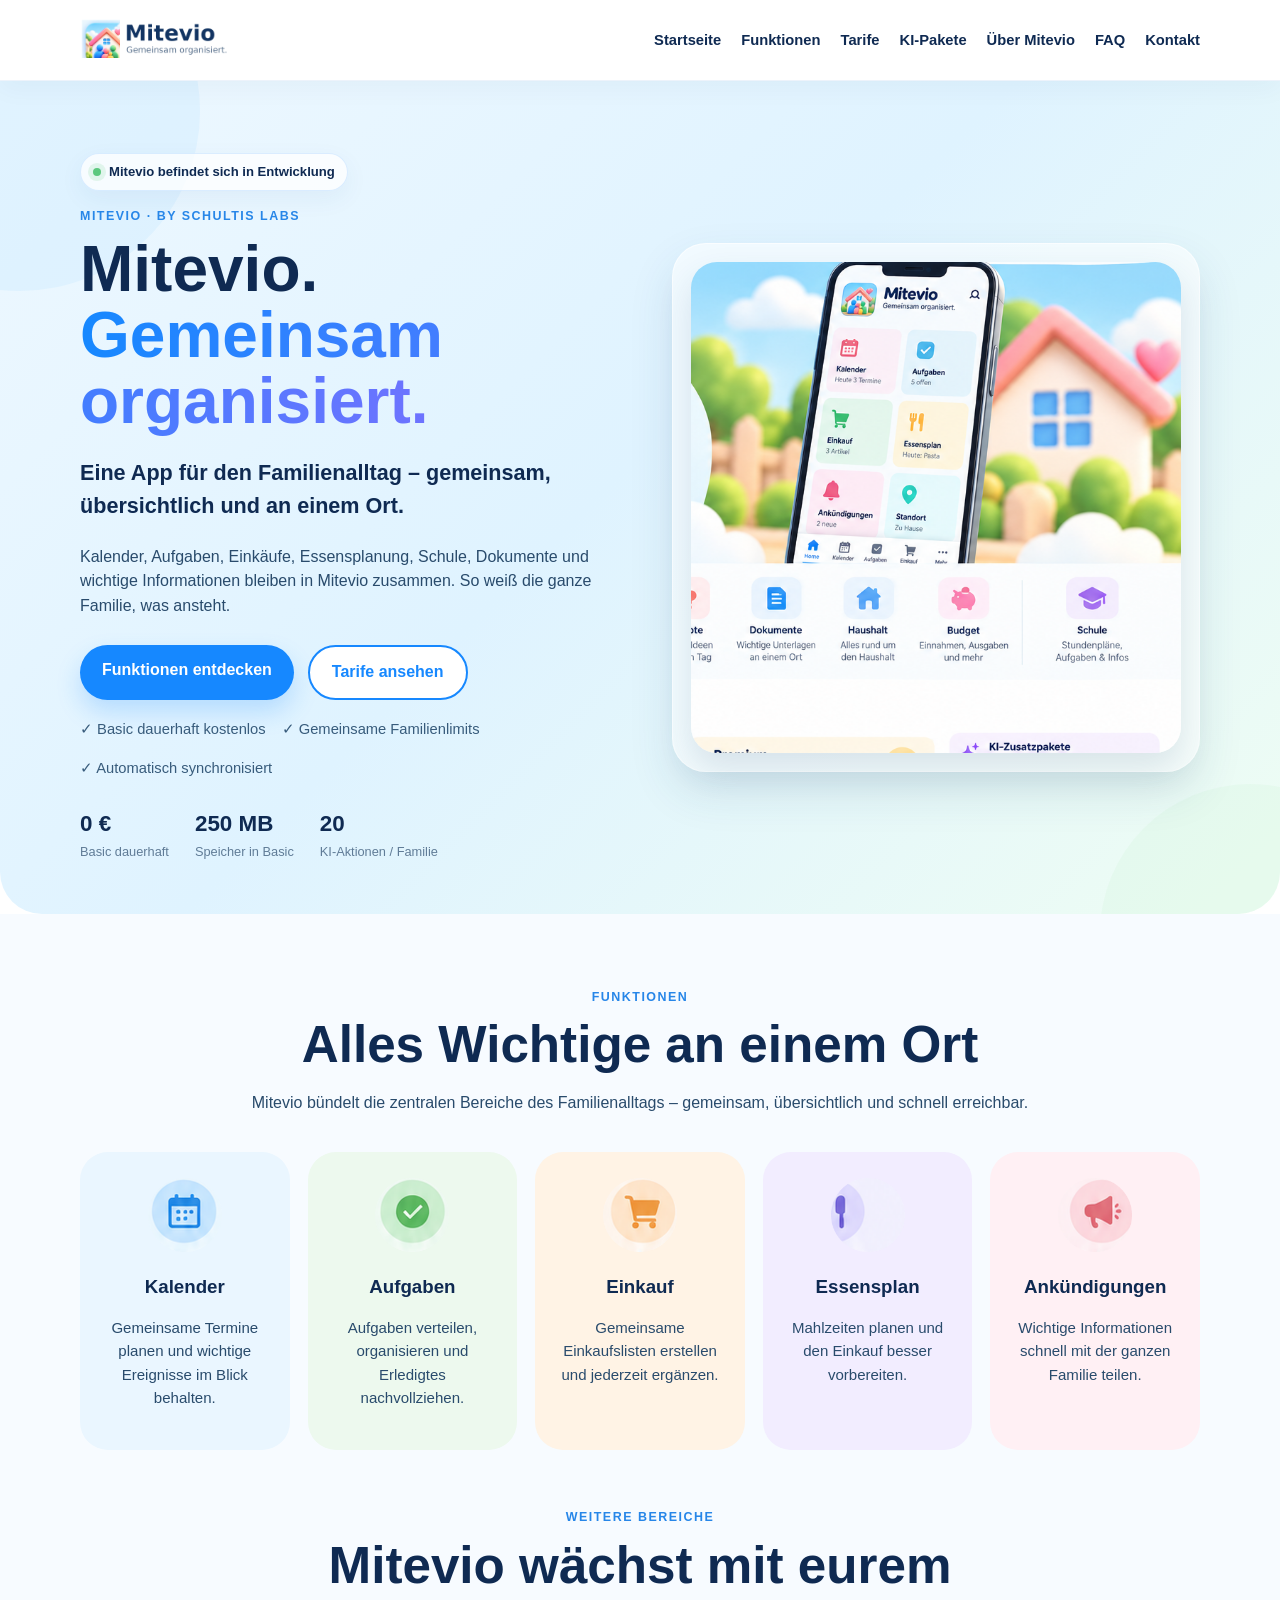
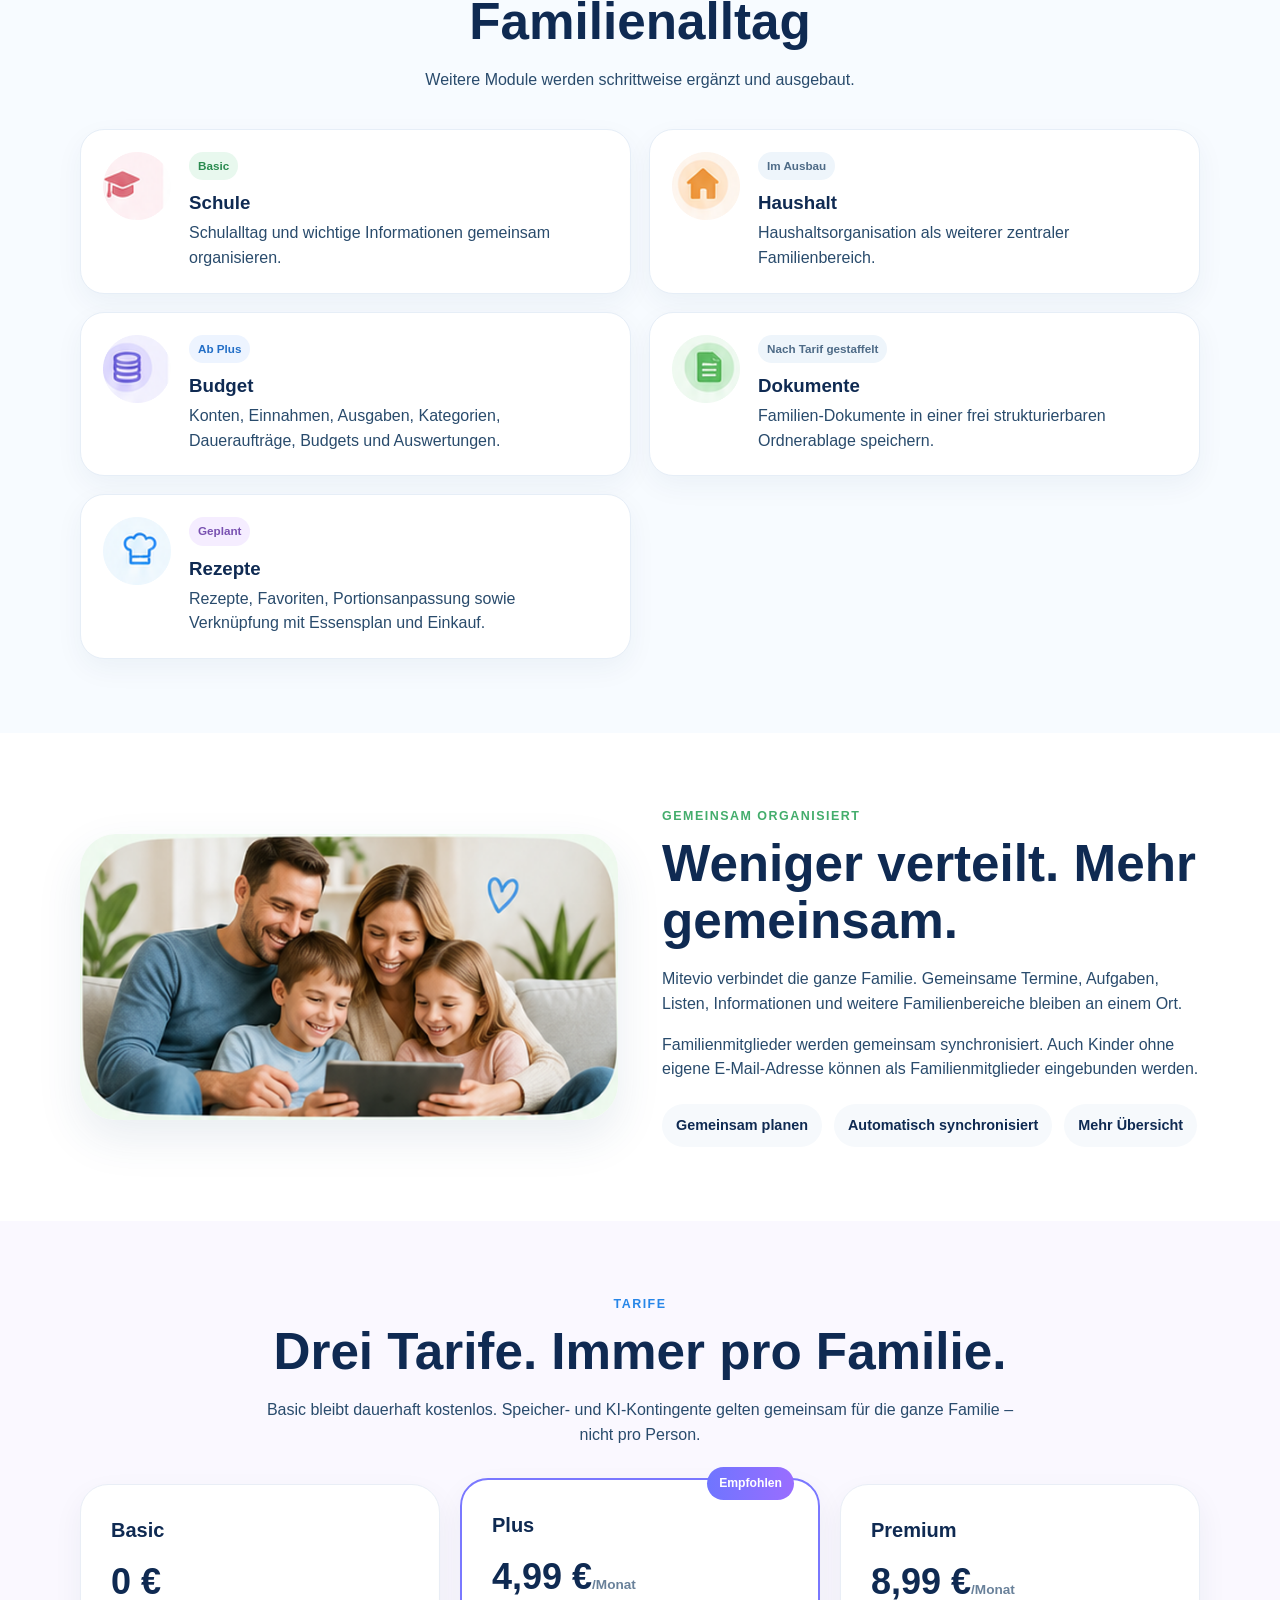
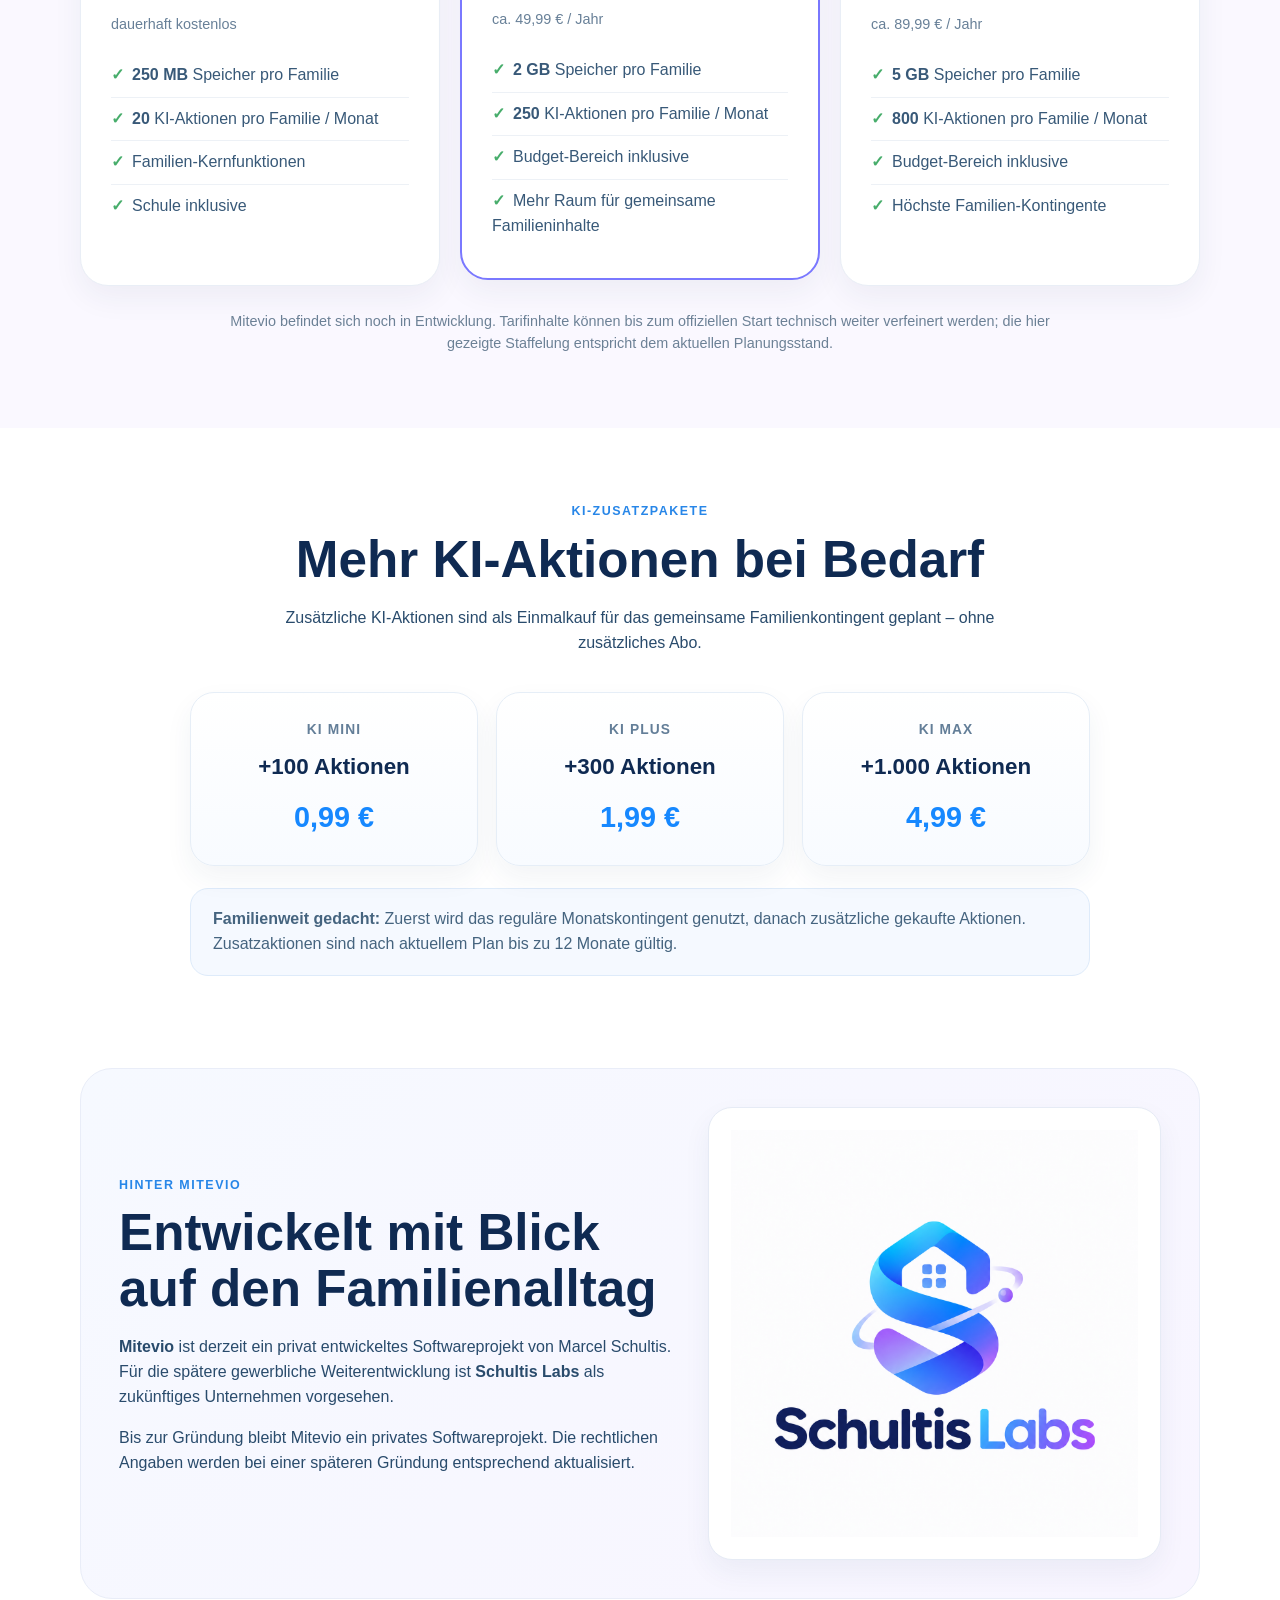
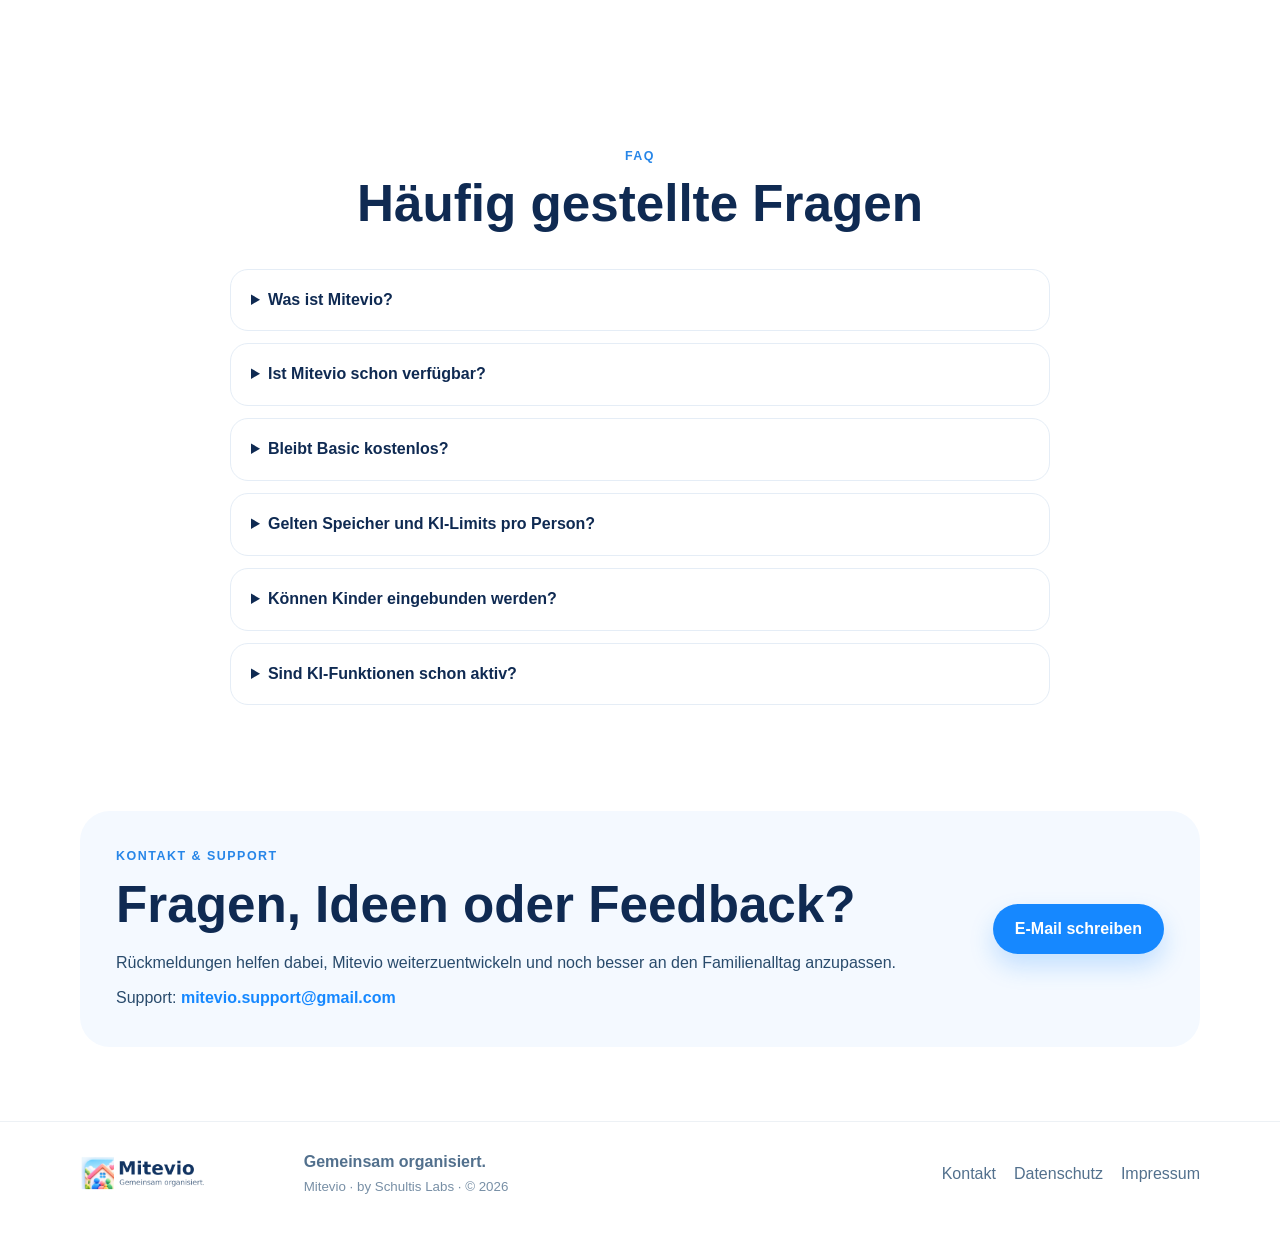
==== commit a787e1bd: "Add files via upload" ====
--- a/index.html
+++ b/index.html
@@ -1,98 +1,250 @@
 <!doctype html>
 <html lang="de">
 <head>
-<meta charset="utf-8">
-<meta name="viewport" content="width=device-width,initial-scale=1">
-<title>Mitevio – Gemeinsam organisiert.</title>
-<meta name="description" content="Mitevio bringt Kalender, Aufgaben, Einkauf, Essensplan, Schule, Dokumente und weitere Familienbereiche an einen Ort. Gemeinsam organisiert.">
-<meta name="theme-color" content="#1688ff">
-<meta property="og:title" content="Mitevio – Gemeinsam organisiert.">
-<meta property="og:description" content="Die Familien-App für gemeinsame Organisation: Termine, Aufgaben, Einkäufe, Essensplanung und mehr an einem Ort.">
-<meta property="og:type" content="website">
-<meta property="og:site_name" content="Mitevio">
-<link rel="stylesheet" href="styles.css">
-<link rel="icon" href="favicon.ico" sizes="any">
-<link rel="icon" type="image/png" href="mitevio_icon.png">
-<link rel="apple-touch-icon" href="mitevio_icon.png">
+  <meta charset="utf-8">
+  <meta name="viewport" content="width=device-width, initial-scale=1">
+  <title>Mitevio – Gemeinsam organisiert.</title>
+  <meta name="description" content="Mitevio bringt Kalender, Aufgaben, Einkauf, Essensplan, Schule, Dokumente und weitere Familienbereiche an einen Ort. Gemeinsam organisiert.">
+  <meta name="theme-color" content="#1688ff">
+  <meta property="og:title" content="Mitevio – Gemeinsam organisiert.">
+  <meta property="og:description" content="Die Familien-App für gemeinsame Organisation: Termine, Aufgaben, Einkäufe, Essensplanung und mehr an einem Ort.">
+  <meta property="og:type" content="website">
+  <meta property="og:site_name" content="Mitevio">
+  <link rel="stylesheet" href="styles.css">
+  <link rel="icon" href="favicon.ico" sizes="any">
+  <link rel="icon" type="image/png" href="mitevio_icon.png">
+  <link rel="apple-touch-icon" href="mitevio_icon.png">
 </head>
 <body>
 <header class="site-header">
-<div class="container nav-wrap">
-<a class="brand" href="#start"><img src="mitevio_icon.png" alt=""><span><strong>Mitevio</strong><small>Gemeinsam organisiert.</small></span></a>
-<input class="menu-toggle" type="checkbox" id="menu-toggle">
-<label class="menu-button" for="menu-toggle" aria-label="Menü öffnen"><i></i><i></i><i></i></label>
-<nav><a href="#start">Startseite</a><a href="#funktionen">Funktionen</a><a href="#tarife">Tarife</a><a href="#ki">KI-Pakete</a><a href="#ueber">Über Mitevio</a><a href="#faq">FAQ</a><a href="#kontakt">Kontakt</a></nav>
-</div>
+  <div class="container nav-wrap">
+    <a class="brand-image" href="#start" aria-label="Mitevio Startseite">
+      <img src="mitevio_logo.png" alt="Mitevio – Gemeinsam organisiert.">
+    </a>
+
+    <input class="menu-toggle" type="checkbox" id="menu-toggle">
+    <label class="menu-button" for="menu-toggle" aria-label="Menü öffnen">
+      <span></span><span></span><span></span>
+    </label>
+
+    <nav>
+      <a href="#start">Startseite</a>
+      <a href="#funktionen">Funktionen</a>
+      <a href="#tarife">Tarife</a>
+      <a href="#ki">KI-Pakete</a>
+      <a href="#ueber">Über Mitevio</a>
+      <a href="#faq">FAQ</a>
+      <a href="#kontakt">Kontakt</a>
+    </nav>
+  </div>
 </header>
 
 <main>
-<section id="start" class="hero"><div class="container hero-grid">
-<div>
-<div class="hero-brand"><img src="mitevio_icon.png" alt="Mitevio App-Logo"><div><div class="status"><span></span>Mitevio befindet sich in Entwicklung</div><div class="eyebrow">MITEVIO · BY SCHULTIS LABS</div></div></div>
-<h1>Mitevio.<br><em>Gemeinsam organisiert.</em></h1>
-<p class="lead">Eine App für den Familienalltag – gemeinsam, übersichtlich und an einem Ort.</p>
-<p>Kalender, Aufgaben, Einkäufe, Essensplanung, Schule, Dokumente und wichtige Informationen bleiben in Mitevio zusammen. So weiß die ganze Familie, was ansteht.</p>
-<div class="buttons"><a class="btn primary" href="#funktionen">Funktionen entdecken</a><a class="btn ghost" href="#tarife">Tarife ansehen</a></div>
-<div class="checks"><span>✓ Basic dauerhaft kostenlos</span><span>✓ Gemeinsame Familienlimits</span><span>✓ Automatisch synchronisiert</span></div>
-<div class="stats"><div><b>0 €</b><span>Basic</span></div><div><b>250 MB</b><span>Speicher Basic</span></div><div><b>20</b><span>KI-Aktionen / Familie</span></div></div>
-</div>
-<div class="hero-image"><img src="assets/bild_app_mockup.png" alt="Vorschau der Mitevio-App"></div>
-</div></section>
-
-<section id="funktionen" class="section soft"><div class="container">
-<div class="section-head"><div class="eyebrow">FUNKTIONEN</div><h2>Alles Wichtige an einem Ort</h2><p>Mitevio bündelt die zentralen Bereiche des Familienalltags – gemeinsam, übersichtlich und schnell erreichbar.</p></div>
-<div class="cards">
-<article><img src="assets/icon_kalender.png" alt=""><h3>Kalender</h3><p>Gemeinsame Termine planen und wichtige Ereignisse im Blick behalten.</p></article>
-<article><img src="assets/icon_aufgaben.png" alt=""><h3>Aufgaben</h3><p>Aufgaben verteilen, organisieren und Erledigtes nachvollziehen.</p></article>
-<article><img src="assets/icon_einkauf.png" alt=""><h3>Einkauf</h3><p>Gemeinsame Einkaufslisten erstellen und jederzeit ergänzen.</p></article>
-<article><img src="assets/icon_essensplan.png" alt=""><h3>Essensplan</h3><p>Mahlzeiten planen und den Einkauf besser vorbereiten.</p></article>
-<article><img src="assets/icon_ankuendigungen.png" alt=""><h3>Ankündigungen</h3><p>Wichtige Informationen schnell mit der ganzen Familie teilen.</p></article>
-</div>
-<div class="section-head more"><div class="eyebrow">WEITERE BEREICHE</div><h2>Mitevio wächst mit eurem Familienalltag</h2></div>
-<div class="modules">
-<article><img src="assets/icon_schule.png" alt=""><div><mark>Basic</mark><h3>Schule</h3><p>Schulalltag und Informationen gemeinsam organisieren.</p></div></article>
-<article><img src="assets/icon_haushalt.png" alt=""><div><mark>Im Ausbau</mark><h3>Haushalt</h3><p>Haushaltsorganisation an einem zentralen Ort.</p></div></article>
-<article><img src="assets/icon_budget.png" alt=""><div><mark>Ab Plus</mark><h3>Budget</h3><p>Konten, Einnahmen, Ausgaben, Kategorien, Daueraufträge und Auswertungen.</p></div></article>
-<article><img src="assets/icon_dokumente.png" alt=""><div><mark>Nach Tarif</mark><h3>Dokumente</h3><p>Familien-Dokumente in frei strukturierbaren Ordnern speichern.</p></div></article>
-<article><img src="assets/icon_rezepte.png" alt=""><div><mark>Geplant</mark><h3>Rezepte</h3><p>Favoriten, Portionsanpassung und Verknüpfung mit Essensplan und Einkauf.</p></div></article>
-</div>
-</div></section>
-
-<section id="ueber" class="section"><div class="container split"><img class="photo" src="assets/bild_familie.png" alt="Familie organisiert gemeinsam ihren Alltag"><div><div class="eyebrow green">GEMEINSAM ORGANISIERT</div><h2>Weniger verteilt. Mehr gemeinsam.</h2><p>Mitevio verbindet die ganze Familie. Termine, Aufgaben, Listen und Informationen bleiben an einem Ort.</p><p>Auch Kinder ohne eigene E-Mail-Adresse können als Familienmitglieder eingebunden werden.</p></div></div></section>
-
-<section id="tarife" class="section lilac"><div class="container">
-<div class="section-head"><div class="eyebrow">TARIFE</div><h2>Drei Tarife. Immer pro Familie.</h2><p>Basic bleibt dauerhaft kostenlos. Speicher- und KI-Kontingente gelten gemeinsam für die ganze Familie.</p></div>
-<div class="pricing">
-<article><h3>Basic</h3><div class="price">0 €</div><p>dauerhaft kostenlos</p><ul><li>250 MB Speicher</li><li>20 KI-Aktionen / Monat</li><li>Familien-Kernfunktionen</li><li>Schule inklusive</li></ul></article>
-<article class="featured"><span class="badge">Empfohlen</span><h3>Plus</h3><div class="price">4,99 €<small>/Monat</small></div><p>ca. 49,99 € / Jahr</p><ul><li>2 GB Speicher</li><li>250 KI-Aktionen / Monat</li><li>Budget inklusive</li><li>Mehr Familieninhalte</li></ul></article>
-<article><h3>Premium</h3><div class="price">8,99 €<small>/Monat</small></div><p>ca. 89,99 € / Jahr</p><ul><li>5 GB Speicher</li><li>800 KI-Aktionen / Monat</li><li>Budget inklusive</li><li>Höchste Kontingente</li></ul></article>
-</div>
-<p class="note">Mitevio befindet sich noch in Entwicklung. Die gezeigte Staffelung entspricht dem aktuellen Planungsstand.</p>
-</div></section>
-
-<section id="ki" class="section"><div class="container">
-<div class="section-head"><div class="eyebrow">KI-ZUSATZPAKETE</div><h2>Mehr KI-Aktionen bei Bedarf</h2><p>Einmalkäufe für das gemeinsame Familienkontingent – ohne zusätzliches Abo.</p></div>
-<div class="addons"><article><span>KI Mini</span><b>+100 Aktionen</b><strong>0,99 €</strong></article><article><span>KI Plus</span><b>+300 Aktionen</b><strong>1,99 €</strong></article><article><span>KI Max</span><b>+1.000 Aktionen</b><strong>4,99 €</strong></article></div>
-<div class="info"><strong>Familienweit gedacht:</strong> Erst das Monatskontingent, danach Zusatzaktionen. Geplant: bis zu 12 Monate gültig.</div>
-</div></section>
-
-<section class="section labs"><div class="container labs-box"><div><div class="eyebrow">HINTER MITEVIO</div><h2>Entwickelt mit Blick auf den Familienalltag</h2><p><strong>Mitevio</strong> ist derzeit ein privat entwickeltes Softwareprojekt von Marcel Schultis. Für die spätere gewerbliche Weiterentwicklung ist <strong>Schultis Labs</strong> vorgesehen.</p></div><div class="sl"><b>SL</b><span><strong>Schultis Labs</strong><small>zukünftiges Unternehmen</small></span></div></div></section>
-
-<section id="faq" class="section"><div class="container narrow"><div class="section-head"><div class="eyebrow">FAQ</div><h2>Häufig gestellte Fragen</h2></div>
-<details><summary>Was ist Mitevio?</summary><p>Mitevio ist eine App zur gemeinsamen Organisation des Familienalltags.</p></details>
-<details><summary>Ist Mitevio schon verfügbar?</summary><p>Mitevio befindet sich aktuell noch in Entwicklung.</p></details>
-<details><summary>Bleibt Basic kostenlos?</summary><p>Ja. Basic ist mit 0 € dauerhaft kostenlos geplant.</p></details>
-<details><summary>Gelten Speicher und KI-Limits pro Person?</summary><p>Nein. Die Kontingente gelten gemeinsam pro Familie beziehungsweise Haushalt.</p></details>
-<details><summary>Können Kinder eingebunden werden?</summary><p>Ja. Auch ohne eigene E-Mail-Adresse.</p></details>
-</div></section>
-
-<section id="kontakt" class="section contact"><div class="container contact-box"><div><div class="eyebrow">KONTAKT & SUPPORT</div><h2>Fragen, Ideen oder Feedback?</h2><p>Schreib uns an <a href="mailto:mitevio.support@gmail.com">mitevio.support@gmail.com</a>.</p></div><a class="btn primary" href="mailto:mitevio.support@gmail.com">E-Mail schreiben</a></div></section>
+<section id="start" class="hero">
+  <div class="container hero-grid">
+    <div class="hero-copy">
+      <div class="status-pill"><span></span> Mitevio befindet sich in Entwicklung</div>
+      <div class="eyebrow">MITEVIO · BY SCHULTIS LABS</div>
+
+      <h1>Mitevio.<br><span>Gemeinsam organisiert.</span></h1>
+      <p class="lead">Eine App für den Familienalltag – gemeinsam, übersichtlich und an einem Ort.</p>
+      <p>Kalender, Aufgaben, Einkäufe, Essensplanung, Schule, Dokumente und wichtige Informationen bleiben in Mitevio zusammen. So weiß die ganze Familie, was ansteht.</p>
+
+      <div class="buttons">
+        <a class="btn primary" href="#funktionen">Funktionen entdecken</a>
+        <a class="btn ghost" href="#tarife">Tarife ansehen</a>
+      </div>
+
+      <div class="checks">
+        <span>✓ Basic dauerhaft kostenlos</span>
+        <span>✓ Gemeinsame Familienlimits</span>
+        <span>✓ Automatisch synchronisiert</span>
+      </div>
+
+      <div class="hero-stats">
+        <div><strong>0 €</strong><span>Basic dauerhaft</span></div>
+        <div><strong>250 MB</strong><span>Speicher in Basic</span></div>
+        <div><strong>20</strong><span>KI-Aktionen / Familie</span></div>
+      </div>
+    </div>
+
+    <div class="hero-image-card">
+      <img src="hero_visual.png" alt="Mitevio App-Vorschau">
+    </div>
+  </div>
+</section>
+
+<section id="funktionen" class="section soft-blue">
+  <div class="container">
+    <div class="section-head">
+      <div class="eyebrow">FUNKTIONEN</div>
+      <h2>Alles Wichtige an einem Ort</h2>
+      <p>Mitevio bündelt die zentralen Bereiche des Familienalltags – gemeinsam, übersichtlich und schnell erreichbar.</p>
+    </div>
+
+    <div class="cards five">
+      <article class="card c-blue"><img src="assets/icon_kalender.png" alt=""><h3>Kalender</h3><p>Gemeinsame Termine planen und wichtige Ereignisse im Blick behalten.</p></article>
+      <article class="card c-green"><img src="assets/icon_aufgaben.png" alt=""><h3>Aufgaben</h3><p>Aufgaben verteilen, organisieren und Erledigtes nachvollziehen.</p></article>
+      <article class="card c-orange"><img src="assets/icon_einkauf.png" alt=""><h3>Einkauf</h3><p>Gemeinsame Einkaufslisten erstellen und jederzeit ergänzen.</p></article>
+      <article class="card c-violet"><img src="assets/icon_essensplan.png" alt=""><h3>Essensplan</h3><p>Mahlzeiten planen und den Einkauf besser vorbereiten.</p></article>
+      <article class="card c-pink"><img src="assets/icon_ankuendigungen.png" alt=""><h3>Ankündigungen</h3><p>Wichtige Informationen schnell mit der ganzen Familie teilen.</p></article>
+    </div>
+
+    <div class="section-head compact">
+      <div class="eyebrow">WEITERE BEREICHE</div>
+      <h2>Mitevio wächst mit eurem Familienalltag</h2>
+      <p>Weitere Module werden schrittweise ergänzt und ausgebaut.</p>
+    </div>
+
+    <div class="module-grid">
+      <article class="module-card"><img src="assets/icon_schule.png" alt=""><div><span class="tag free">Basic</span><h3>Schule</h3><p>Schulalltag und wichtige Informationen gemeinsam organisieren.</p></div></article>
+      <article class="module-card"><img src="assets/icon_haushalt.png" alt=""><div><span class="tag">Im Ausbau</span><h3>Haushalt</h3><p>Haushaltsorganisation als weiterer zentraler Familienbereich.</p></div></article>
+      <article class="module-card"><img src="assets/icon_budget.png" alt=""><div><span class="tag plus">Ab Plus</span><h3>Budget</h3><p>Konten, Einnahmen, Ausgaben, Kategorien, Daueraufträge, Budgets und Auswertungen.</p></div></article>
+      <article class="module-card"><img src="assets/icon_dokumente.png" alt=""><div><span class="tag">Nach Tarif gestaffelt</span><h3>Dokumente</h3><p>Familien-Dokumente in einer frei strukturierbaren Ordnerablage speichern.</p></div></article>
+      <article class="module-card"><img src="assets/icon_rezepte.png" alt=""><div><span class="tag premium-tag">Geplant</span><h3>Rezepte</h3><p>Rezepte, Favoriten, Portionsanpassung sowie Verknüpfung mit Essensplan und Einkauf.</p></div></article>
+    </div>
+  </div>
+</section>
+
+<section id="ueber" class="section">
+  <div class="container split family">
+    <div class="photo-card"><img src="assets/bild_familie.png" alt="Familie organisiert gemeinsam ihren Alltag"></div>
+    <div>
+      <div class="eyebrow green">GEMEINSAM ORGANISIERT</div>
+      <h2>Weniger verteilt. Mehr gemeinsam.</h2>
+      <p>Mitevio verbindet die ganze Familie. Gemeinsame Termine, Aufgaben, Listen, Informationen und weitere Familienbereiche bleiben an einem Ort.</p>
+      <p>Familienmitglieder werden gemeinsam synchronisiert. Auch Kinder ohne eigene E-Mail-Adresse können als Familienmitglieder eingebunden werden.</p>
+      <div class="mini-pills">
+        <span>Gemeinsam planen</span>
+        <span>Automatisch synchronisiert</span>
+        <span>Mehr Übersicht</span>
+      </div>
+    </div>
+  </div>
+</section>
+
+<section id="tarife" class="section soft-lilac">
+  <div class="container">
+    <div class="section-head">
+      <div class="eyebrow">TARIFE</div>
+      <h2>Drei Tarife. Immer pro Familie.</h2>
+      <p>Basic bleibt dauerhaft kostenlos. Speicher- und KI-Kontingente gelten gemeinsam für die ganze Familie – nicht pro Person.</p>
+    </div>
+
+    <div class="pricing">
+      <article class="price-card">
+        <div class="plan">Basic</div>
+        <div class="price">0 €</div>
+        <p class="price-sub">dauerhaft kostenlos</p>
+        <ul class="plan-list">
+          <li><strong>250 MB</strong> Speicher pro Familie</li>
+          <li><strong>20</strong> KI-Aktionen pro Familie / Monat</li>
+          <li>Familien-Kernfunktionen</li>
+          <li>Schule inklusive</li>
+        </ul>
+      </article>
+
+      <article class="price-card featured">
+        <div class="popular-badge">Empfohlen</div>
+        <div class="plan">Plus</div>
+        <div class="price">4,99 €<small>/Monat</small></div>
+        <p class="price-sub">ca. 49,99 € / Jahr</p>
+        <ul class="plan-list">
+          <li><strong>2 GB</strong> Speicher pro Familie</li>
+          <li><strong>250</strong> KI-Aktionen pro Familie / Monat</li>
+          <li>Budget-Bereich inklusive</li>
+          <li>Mehr Raum für gemeinsame Familieninhalte</li>
+        </ul>
+      </article>
+
+      <article class="price-card">
+        <div class="plan">Premium</div>
+        <div class="price">8,99 €<small>/Monat</small></div>
+        <p class="price-sub">ca. 89,99 € / Jahr</p>
+        <ul class="plan-list">
+          <li><strong>5 GB</strong> Speicher pro Familie</li>
+          <li><strong>800</strong> KI-Aktionen pro Familie / Monat</li>
+          <li>Budget-Bereich inklusive</li>
+          <li>Höchste Familien-Kontingente</li>
+        </ul>
+      </article>
+    </div>
+
+    <p class="pricing-note">Mitevio befindet sich noch in Entwicklung. Tarifinhalte können bis zum offiziellen Start technisch weiter verfeinert werden; die hier gezeigte Staffelung entspricht dem aktuellen Planungsstand.</p>
+  </div>
+</section>
+
+<section id="ki" class="section">
+  <div class="container">
+    <div class="section-head">
+      <div class="eyebrow">KI-ZUSATZPAKETE</div>
+      <h2>Mehr KI-Aktionen bei Bedarf</h2>
+      <p>Zusätzliche KI-Aktionen sind als Einmalkauf für das gemeinsame Familienkontingent geplant – ohne zusätzliches Abo.</p>
+    </div>
+    <div class="addon-grid">
+      <article class="addon-card"><span>KI Mini</span><strong>+100 Aktionen</strong><b>0,99 €</b></article>
+      <article class="addon-card"><span>KI Plus</span><strong>+300 Aktionen</strong><b>1,99 €</b></article>
+      <article class="addon-card"><span>KI Max</span><strong>+1.000 Aktionen</strong><b>4,99 €</b></article>
+    </div>
+    <div class="info-box"><strong>Familienweit gedacht:</strong> Zuerst wird das reguläre Monatskontingent genutzt, danach zusätzliche gekaufte Aktionen. Zusatzaktionen sind nach aktuellem Plan bis zu 12 Monate gültig.</div>
+  </div>
+</section>
+
+<section class="section labs">
+  <div class="container labs-box">
+    <div class="labs-copy">
+      <div class="eyebrow">HINTER MITEVIO</div>
+      <h2>Entwickelt mit Blick auf den Familienalltag</h2>
+      <p><strong>Mitevio</strong> ist derzeit ein privat entwickeltes Softwareprojekt von Marcel Schultis. Für die spätere gewerbliche Weiterentwicklung ist <strong>Schultis Labs</strong> als zukünftiges Unternehmen vorgesehen.</p>
+      <p>Bis zur Gründung bleibt Mitevio ein privates Softwareprojekt. Die rechtlichen Angaben werden bei einer späteren Gründung entsprechend aktualisiert.</p>
+    </div>
+
+    <div class="labs-logo-wrap">
+      <img src="schultis_labs_logo.png" alt="Schultis Labs Logo">
+    </div>
+  </div>
+</section>
+
+<section id="faq" class="section">
+  <div class="container narrow">
+    <div class="section-head"><div class="eyebrow">FAQ</div><h2>Häufig gestellte Fragen</h2></div>
+    <details><summary>Was ist Mitevio?</summary><p>Mitevio ist eine App zur gemeinsamen Organisation des Familienalltags mit Kalender, Aufgaben, Einkauf, Essensplan, Ankündigungen, Familienverwaltung und weiteren Bereichen.</p></details>
+    <details><summary>Ist Mitevio schon verfügbar?</summary><p>Mitevio befindet sich aktuell noch in der Entwicklung und wird Schritt für Schritt fertiggestellt und getestet.</p></details>
+    <details><summary>Bleibt Basic kostenlos?</summary><p>Ja. Basic ist mit 0 € dauerhaft kostenlos geplant.</p></details>
+    <details><summary>Gelten Speicher und KI-Limits pro Person?</summary><p>Nein. Die Kontingente gelten gemeinsam pro Familie beziehungsweise Haushalt.</p></details>
+    <details><summary>Können Kinder eingebunden werden?</summary><p>Ja. Kinder können auch ohne eigene E-Mail-Adresse als Familienmitglieder eingebunden werden.</p></details>
+    <details><summary>Sind KI-Funktionen schon aktiv?</summary><p>Family AI und KI-Rezepte sind vorgesehen und werden später freigeschaltet.</p></details>
+  </div>
+</section>
+
+<section id="kontakt" class="section contact">
+  <div class="container contact-box">
+    <div>
+      <div class="eyebrow">KONTAKT & SUPPORT</div>
+      <h2>Fragen, Ideen oder Feedback?</h2>
+      <p>Rückmeldungen helfen dabei, Mitevio weiterzuentwickeln und noch besser an den Familienalltag anzupassen.</p>
+      <p class="support-mail">Support: <a href="mailto:mitevio.support@gmail.com">mitevio.support@gmail.com</a></p>
+    </div>
+    <a class="btn primary" href="mailto:mitevio.support@gmail.com">E-Mail schreiben</a>
+  </div>
+</section>
 </main>
 
-<footer><div class="container footer-grid">
-<a class="brand" href="#start"><img src="mitevio_icon.png" alt=""><span><strong>Mitevio</strong><small>Gemeinsam organisiert.</small></span></a>
-<div><strong>Gemeinsam organisiert.</strong><br><small>Mitevio · by Schultis Labs · © 2026</small></div>
-<div class="footer-links"><a href="#kontakt">Kontakt</a><a href="datenschutz.html">Datenschutz</a><a href="impressum.html">Impressum</a></div>
-</div></footer>
+<footer>
+  <div class="container footer-grid">
+    <a class="footer-brand-image" href="#start">
+      <img src="mitevio_logo.png" alt="Mitevio – Gemeinsam organisiert.">
+    </a>
+    <div>
+      <strong>Gemeinsam organisiert.</strong><br>
+      <small>Mitevio · by Schultis Labs · © 2026</small>
+    </div>
+    <div class="footer-links">
+      <a href="#kontakt">Kontakt</a>
+      <a href="datenschutz.html">Datenschutz</a>
+      <a href="impressum.html">Impressum</a>
+    </div>
+  </div>
+</footer>
 </body>
 </html>
--- a/styles.css
+++ b/styles.css
@@ -1,4 +1,275 @@
-
-*{box-sizing:border-box}html{scroll-behavior:smooth}body{margin:0;font-family:Inter,Arial,sans-serif;color:#123462;line-height:1.55;background:#fff}a{text-decoration:none;color:inherit}.container{width:min(1120px,92%);margin:auto}p{color:#385b7b}.site-header{position:sticky;top:0;z-index:30;background:#fffffff2;backdrop-filter:blur(10px);border-bottom:1px solid #e9f0f8}.nav-wrap{display:flex;align-items:center;justify-content:space-between;padding:12px 0}.brand{display:flex;align-items:center;gap:10px;font-weight:800}.brand img{width:48px;height:48px;border-radius:14px;object-fit:cover}.brand span{display:flex;flex-direction:column;line-height:1.05}.brand strong{font-size:1.12rem}.brand small{font-size:.68rem;color:#607b97;margin-top:3px}.site-header nav{display:flex;gap:20px;font-size:.9rem;font-weight:700}.site-header nav a:hover{color:#1688ff}.menu-toggle,.menu-button{display:none}.hero{background:linear-gradient(135deg,#eef8ff,#dff3ff 50%,#eefdf3);padding:68px 0 52px;border-radius:0 0 40px 40px}.hero-grid{display:grid;grid-template-columns:1.06fr .94fr;gap:40px;align-items:center}.hero-brand{display:flex;align-items:center;gap:16px}.hero-brand>img{width:92px;height:92px;border-radius:24px;object-fit:cover;box-shadow:0 14px 30px #1f52872e}.status{display:inline-flex;align-items:center;gap:8px;background:#ffffffcc;border:1px solid #cde5ff;padding:8px 12px;border-radius:999px;font-size:.82rem;font-weight:800}.status span{width:8px;height:8px;background:#5cc87e;border-radius:50%}.eyebrow{font-size:.78rem;letter-spacing:.12em;font-weight:900;color:#2786e8;margin:10px 0}.green{color:#3eaa68}h1{font-size:clamp(2.4rem,5vw,4.8rem);line-height:1.03;margin:.25em 0}h1 em{font-style:normal;background:linear-gradient(90deg,#1688ff,#6e73ff);-webkit-background-clip:text;color:transparent}h2{font-size:clamp(2rem,4vw,3.1rem);line-height:1.1;margin:.1em 0 .35em}.lead{font-size:1.3rem;font-weight:700;color:#123462}.hero-image img{width:100%;filter:drop-shadow(0 18px 24px #224d782b)}.buttons,.checks,.stats{display:flex;gap:14px;flex-wrap:wrap}.buttons{margin:24px 0}.btn{padding:13px 22px;border-radius:999px;font-weight:800}.primary{background:#1688ff;color:white}.ghost{background:white;border:2px solid #1688ff;color:#1688ff}.checks{font-size:.9rem;color:#385c7c}.stats{margin-top:24px;gap:26px}.stats div{display:flex;flex-direction:column}.stats b{font-size:1.35rem}.stats span{font-size:.8rem;color:#607c97}.section{padding:72px 0}.soft{background:#f7fbff}.lilac{background:#faf8ff}.section-head{text-align:center;max-width:780px;margin:0 auto 34px}.more{margin-top:56px}.cards{display:grid;grid-template-columns:repeat(5,1fr);gap:18px}.cards article{padding:24px 18px;border-radius:26px;text-align:center;background:white;border:1px solid #e8eef6}.cards img{width:72px;height:72px;object-fit:contain}.modules{display:grid;grid-template-columns:repeat(2,1fr);gap:18px}.modules article{display:flex;gap:18px;padding:22px;border:1px solid #e6eef7;border-radius:24px;background:white}.modules img{width:68px;height:68px;object-fit:contain}.modules mark{background:#edf4ff;color:#236fc7;padding:5px 9px;border-radius:999px;font-size:.72rem;font-weight:800}.split{display:grid;grid-template-columns:1fr 1fr;gap:44px;align-items:center}.photo{width:100%;border-radius:34px;box-shadow:0 18px 45px #234c7819}.pricing{display:grid;grid-template-columns:repeat(3,1fr);gap:20px}.pricing article{position:relative;background:white;border:1px solid #e9eef6;border-radius:28px;padding:30px}.pricing .featured{border:2px solid #7a78ff}.badge{position:absolute;top:-13px;right:24px;background:#7877ff;color:white;padding:7px 12px;border-radius:999px;font-size:.76rem;font-weight:800}.price{font-size:2.25rem;font-weight:900}.price small{font-size:.85rem}.pricing li{padding:7px 0}.note{text-align:center;font-size:.9rem}.addons{display:grid;grid-template-columns:repeat(3,1fr);gap:18px;max-width:900px;margin:auto}.addons article{text-align:center;border:1px solid #e6eef7;border-radius:24px;padding:24px}.addons span,.addons b,.addons strong{display:block}.addons strong{font-size:1.8rem;color:#1688ff;margin-top:8px}.info{max-width:900px;margin:22px auto 0;padding:18px 20px;background:#f5f9ff;border:1px solid #deebfa;border-radius:18px}.labs{padding-top:18px}.labs-box{display:flex;align-items:center;justify-content:space-between;gap:30px;background:linear-gradient(135deg,#f6f9ff,#f8f5ff);border-radius:30px;padding:36px}.sl{display:flex;align-items:center;gap:12px;background:white;padding:16px;border-radius:20px}.sl>b{display:grid;place-items:center;width:54px;height:54px;border-radius:17px;background:linear-gradient(135deg,#173b70,#6f75ff);color:white}.sl span{display:flex;flex-direction:column}.narrow{max-width:820px}.narrow details{border:1px solid #e5edf6;border-radius:18px;padding:18px 20px;margin:12px 0}.contact{padding-top:22px}.contact-box{display:flex;align-items:center;justify-content:space-between;gap:24px;background:#f4f9ff;border-radius:30px;padding:34px}.contact-box a:not(.btn){color:#1688ff;font-weight:800}footer{border-top:1px solid #edf1f5;padding:28px 0 38px;color:#52708d}.footer-grid{display:grid;grid-template-columns:auto 1fr auto;gap:24px;align-items:center}.footer-links{display:flex;gap:18px}.legal h1{font-size:clamp(2.2rem,5vw,4rem)}.legal h2{font-size:1.35rem;margin-top:30px}
-@media(max-width:900px){.menu-button{display:flex;flex-direction:column;gap:5px;padding:10px}.menu-button i{width:24px;height:2px;background:#123462}.site-header nav{display:none;position:absolute;top:72px;left:4%;right:4%;background:white;border:1px solid #e6eef7;border-radius:18px;padding:14px;flex-direction:column}.menu-toggle:checked~nav{display:flex}.hero-grid,.split{grid-template-columns:1fr}.cards{grid-template-columns:repeat(2,1fr)}.modules,.pricing,.addons{grid-template-columns:1fr}.labs-box,.contact-box,.footer-grid{display:block}.sl,.footer-links{margin-top:18px}}
-@media(max-width:560px){.hero{padding-top:42px}.hero-brand>img{width:74px;height:74px}.cards{grid-template-columns:1fr}.modules article{display:block}.section{padding:54px 0}}
+*{box-sizing:border-box}
+:root{
+  --blue:#1688ff;
+  --blue-dark:#0e6ed2;
+  --navy:#0f2a52;
+  --text:#294b6c;
+  --green:#43ad6c;
+  --line:#e6eef7;
+  --soft-blue:#f7fbff;
+  --soft-lilac:#faf8ff;
+  --shadow:0 18px 45px rgba(35,76,120,.10);
+}
+html{scroll-behavior:smooth}
+body{
+  margin:0;
+  font-family:Inter,Arial,sans-serif;
+  color:var(--navy);
+  background:#fff;
+  line-height:1.55;
+  overflow-x:hidden;
+}
+a{text-decoration:none;color:inherit}
+img{max-width:100%}
+.container{width:min(1120px,92%);margin:auto}
+.site-header{
+  position:sticky;top:0;z-index:30;
+  background:rgba(255,255,255,.94);
+  backdrop-filter:blur(12px);
+  border-bottom:1px solid #edf3fb;
+  box-shadow:0 8px 24px rgba(26,63,102,.04);
+}
+.nav-wrap{display:flex;align-items:center;justify-content:space-between;padding:14px 0;gap:18px}
+.brand-image img{display:block;height:52px;width:auto;max-width:340px}
+.footer-brand-image img{display:block;height:44px;width:auto;max-width:280px}
+.site-header nav{display:flex;gap:20px;font-size:.92rem}
+.site-header nav a{position:relative;font-weight:700}
+.site-header nav a:after{
+  content:"";position:absolute;left:0;right:0;bottom:-7px;height:2px;
+  background:var(--blue);transform:scaleX(0);transition:.22s
+}
+.site-header nav a:hover{color:var(--blue)}
+.site-header nav a:hover:after{transform:scaleX(1)}
+.menu-toggle,.menu-button{display:none}
+
+.hero{
+  position:relative;overflow:hidden;
+  background:linear-gradient(135deg,#eef8ff 0%,#dff3ff 48%,#eefdf3 100%);
+  padding:72px 0 52px;border-radius:0 0 42px 42px
+}
+.hero:before,.hero:after{content:"";position:absolute;border-radius:50%;opacity:.45}
+.hero:before{width:360px;height:360px;background:#cfeaff;left:-160px;top:-150px}
+.hero:after{width:300px;height:300px;background:#dcf6e5;right:-120px;bottom:-170px}
+.hero-grid{
+  position:relative;z-index:1;
+  display:grid;grid-template-columns:1.02fr .98fr;gap:42px;align-items:center
+}
+.eyebrow{
+  font-size:.78rem;letter-spacing:.12em;font-weight:800;
+  color:#2786e8;margin-bottom:10px
+}
+.eyebrow.green{color:var(--green)}
+h1{font-size:clamp(2.4rem,5vw,4.8rem);line-height:1.03;margin:.1em 0 .28em}
+h1 span{
+  background:linear-gradient(90deg,#1688ff,#6e73ff);
+  -webkit-background-clip:text;background-clip:text;color:transparent
+}
+h2{font-size:clamp(2rem,4vw,3.2rem);line-height:1.1;margin:.1em 0 .35em}
+h3{margin:12px 0 7px}
+p{color:var(--text)}
+.lead{font-size:1.35rem;font-weight:700;color:var(--navy)}
+.status-pill{
+  display:inline-flex;align-items:center;gap:8px;
+  background:rgba(255,255,255,.76);border:1px solid rgba(22,136,255,.14);
+  padding:8px 12px;border-radius:999px;font-size:.82rem;font-weight:750;
+  margin-bottom:16px;box-shadow:0 8px 24px rgba(41,93,145,.06)
+}
+.status-pill span{
+  width:8px;height:8px;background:#5cc87e;border-radius:50%;
+  box-shadow:0 0 0 5px rgba(92,200,126,.15)
+}
+.buttons{display:flex;gap:14px;flex-wrap:wrap;margin:26px 0 18px}
+.btn{
+  padding:13px 22px;border-radius:999px;font-weight:800;display:inline-block;
+  transition:transform .2s,box-shadow .2s,background .2s
+}
+.btn:hover{transform:translateY(-2px)}
+.btn.primary{background:var(--blue);color:white;box-shadow:0 12px 24px rgba(22,136,255,.22)}
+.btn.primary:hover{background:var(--blue-dark)}
+.btn.ghost{border:2px solid var(--blue);color:var(--blue);background:#fff}
+.checks{display:flex;gap:16px;flex-wrap:wrap;font-size:.92rem;color:#385c7c}
+.hero-stats{display:flex;gap:26px;margin-top:28px;flex-wrap:wrap}
+.hero-stats div{display:flex;flex-direction:column}
+.hero-stats strong{font-size:1.4rem;color:var(--navy)}
+.hero-stats span{font-size:.8rem;color:#607c97}
+.hero-image-card{
+  background:rgba(255,255,255,.55);
+  border:1px solid rgba(255,255,255,.6);
+  border-radius:34px;
+  padding:18px;
+  box-shadow:0 20px 45px rgba(29,73,117,.12)
+}
+.hero-image-card img{
+  display:block;
+  width:100%;
+  border-radius:26px;
+  box-shadow:0 16px 34px rgba(34,77,120,.14)
+}
+
+.section{padding:74px 0}
+.soft-blue{background:var(--soft-blue)}
+.soft-lilac{background:var(--soft-lilac)}
+.section-head{text-align:center;max-width:780px;margin:0 auto 36px}
+.section-head.compact{margin-top:58px}
+.cards{display:grid;gap:18px}
+.cards.five{grid-template-columns:repeat(5,1fr)}
+.card{
+  padding:26px 18px;border-radius:28px;text-align:center;min-height:250px;
+  transition:transform .22s ease,box-shadow .22s ease
+}
+.card:hover{transform:translateY(-5px);box-shadow:var(--shadow)}
+.card img{width:74px;height:74px;object-fit:contain}
+.card p{font-size:.94rem}
+.c-blue{background:#eaf6ff}
+.c-green{background:#edf9ee}
+.c-orange{background:#fff3e5}
+.c-violet{background:#f2edff}
+.c-pink{background:#fff0f4}
+
+.module-grid{display:grid;grid-template-columns:repeat(2,1fr);gap:18px}
+.module-card{
+  display:flex;gap:18px;align-items:flex-start;background:#fff;
+  border:1px solid var(--line);border-radius:24px;padding:22px;
+  box-shadow:0 10px 28px rgba(28,57,90,.05);
+  transition:transform .22s,box-shadow .22s
+}
+.module-card:hover{transform:translateY(-4px);box-shadow:var(--shadow)}
+.module-card img{width:68px;height:68px;object-fit:contain;flex:0 0 auto}
+.module-card h3{margin:8px 0 4px}
+.module-card p{margin:0}
+.tag{
+  display:inline-block;background:#eef5fb;color:#4e6b87;
+  padding:5px 9px;border-radius:999px;font-size:.73rem;font-weight:800
+}
+.tag.free{background:#e8f8ee;color:#2b8b50}
+.tag.plus{background:#edf4ff;color:#236fc7}
+.tag.premium-tag{background:#f5edff;color:#7951b1}
+
+.split{display:grid;grid-template-columns:1fr 1fr;gap:44px;align-items:center}
+.photo-card img{width:100%;border-radius:36px;display:block;box-shadow:var(--shadow)}
+.mini-pills{display:flex;gap:12px;flex-wrap:wrap;margin-top:22px}
+.mini-pills span{
+  background:#f6f9fc;border-radius:999px;padding:10px 14px;
+  font-weight:700;font-size:.9rem
+}
+
+.pricing{display:grid;grid-template-columns:repeat(3,1fr);gap:20px;align-items:stretch}
+.price-card{
+  position:relative;background:white;border:1px solid #e9eef6;
+  border-radius:28px;padding:30px;box-shadow:0 12px 30px rgba(28,57,90,.06);
+  transition:transform .22s ease,box-shadow .22s ease
+}
+.price-card:hover{transform:translateY(-5px);box-shadow:0 20px 44px rgba(34,64,99,.10)}
+.price-card.featured{border:2px solid #7a78ff;transform:translateY(-6px)}
+.price-card.featured:hover{transform:translateY(-10px)}
+.popular-badge{
+  position:absolute;top:-13px;right:24px;
+  background:linear-gradient(90deg,#6f75ff,#9a6dff);
+  color:#fff;font-size:.76rem;font-weight:800;padding:7px 12px;border-radius:999px
+}
+.plan{font-weight:900;font-size:1.25rem}
+.price{font-size:2.25rem;font-weight:900;margin:8px 0 4px}
+.price small{font-size:.85rem;font-weight:700;color:#69819a}
+.price-sub{margin:0 0 18px;color:#688098;font-size:.9rem}
+.plan-list{padding:0;margin:0;list-style:none}
+.plan-list li{padding:9px 0;border-bottom:1px solid #edf1f6;color:#385978}
+.plan-list li:last-child{border-bottom:0}
+.plan-list li:before{content:"✓";color:#47ad6b;font-weight:900;margin-right:8px}
+.pricing-note{
+  max-width:820px;margin:24px auto 0;text-align:center;
+  font-size:.9rem;color:#6c8196
+}
+
+.addon-grid{display:grid;grid-template-columns:repeat(3,1fr);gap:18px;max-width:900px;margin:auto}
+.addon-card{
+  border:1px solid var(--line);border-radius:24px;padding:26px;text-align:center;
+  background:linear-gradient(180deg,#fff,#f8fbff);box-shadow:0 12px 28px rgba(34,64,99,.06)
+}
+.addon-card span{display:block;color:#637e98;font-weight:800;font-size:.86rem;text-transform:uppercase;letter-spacing:.08em}
+.addon-card strong{display:block;font-size:1.4rem;margin:10px 0}
+.addon-card b{font-size:1.8rem;color:var(--blue)}
+.info-box{
+  max-width:900px;margin:22px auto 0;padding:18px 22px;
+  background:#f5f9ff;border:1px solid #deebfa;border-radius:18px;color:#45647f
+}
+
+.labs{padding-top:18px}
+.labs-box{
+  background:linear-gradient(135deg,#f6f9ff,#f8f5ff);
+  border:1px solid #e9edf8;border-radius:32px;padding:38px;
+  display:grid;grid-template-columns:1.1fr .9fr;align-items:center;gap:35px
+}
+.labs-logo-wrap{
+  background:#fff;
+  border:1px solid #e6ebf5;
+  border-radius:24px;
+  padding:22px;
+  box-shadow:0 12px 28px rgba(34,64,99,.06)
+}
+.labs-logo-wrap img{display:block;width:100%;height:auto}
+
+.narrow{max-width:820px}
+.narrow details{
+  border:1px solid #e5edf6;border-radius:18px;
+  padding:18px 20px;margin:12px 0;background:#fff
+}
+.narrow summary{cursor:pointer;font-weight:800}
+.narrow details p{margin-bottom:0}
+
+.contact{padding-top:20px}
+.contact-box{
+  display:flex;align-items:center;justify-content:space-between;gap:24px;
+  background:#f4f9ff;border-radius:30px;padding:36px
+}
+.contact-box p{margin-bottom:0}
+.support-mail{margin-top:10px}
+.support-mail a{color:var(--blue);font-weight:700}
+
+footer{border-top:1px solid #edf1f5;padding:28px 0 38px;color:#52708d}
+.footer-grid{display:grid;grid-template-columns:auto 1fr auto;gap:24px;align-items:center}
+.footer-links{display:flex;gap:18px}
+footer small{opacity:.78}
+
+.legal{max-width:850px}
+.legal-title{font-size:clamp(2.2rem,5vw,4rem);margin-bottom:28px}
+.legal h2{font-size:1.35rem;margin-top:30px}
+.legal-note{
+  margin-top:34px;padding:18px 20px;border-radius:18px;
+  background:#f7fbff;border:1px solid #e3eef9;color:#45637f
+}
+
+@media(max-width:1000px){
+  .site-header nav{gap:13px;font-size:.86rem}
+  .cards.five{grid-template-columns:repeat(3,1fr)}
+}
+@media(max-width:900px){
+  .menu-button{display:flex;flex-direction:column;gap:5px;cursor:pointer;padding:10px}
+  .menu-button span{display:block;width:24px;height:2px;background:#0f2a52;border-radius:4px}
+  .site-header nav{
+    display:none;position:absolute;top:66px;left:4%;right:4%;background:#fff;
+    border:1px solid #e6eef7;border-radius:20px;padding:14px;
+    box-shadow:0 18px 45px rgba(26,63,102,.14);flex-direction:column;gap:6px
+  }
+  .site-header nav a{padding:10px 12px;border-radius:12px}
+  .site-header nav a:hover{background:#f4f9ff}
+  .menu-toggle:checked ~ nav{display:flex}
+  .hero-grid,.split,.labs-box{grid-template-columns:1fr}
+  .cards.five{grid-template-columns:repeat(2,1fr)}
+  .module-grid,.pricing,.addon-grid{grid-template-columns:1fr}
+  .price-card.featured,.price-card.featured:hover{transform:none}
+  .contact-box,.footer-grid{display:block}
+  .contact-box .btn{margin-top:16px}
+  .footer-links{margin-top:16px;flex-wrap:wrap}
+}
+@media(max-width:560px){
+  .brand-image img{height:44px;max-width:250px}
+  .footer-brand-image img{height:38px;max-width:220px}
+  .hero{padding-top:46px}
+  .hero-stats{gap:18px}
+  .hero-stats div{min-width:90px}
+  .cards.five{grid-template-columns:1fr}
+  .module-card{display:block}
+  .module-card img{margin-bottom:10px}
+  h1{font-size:2.35rem}
+  .section{padding:54px 0}
+}
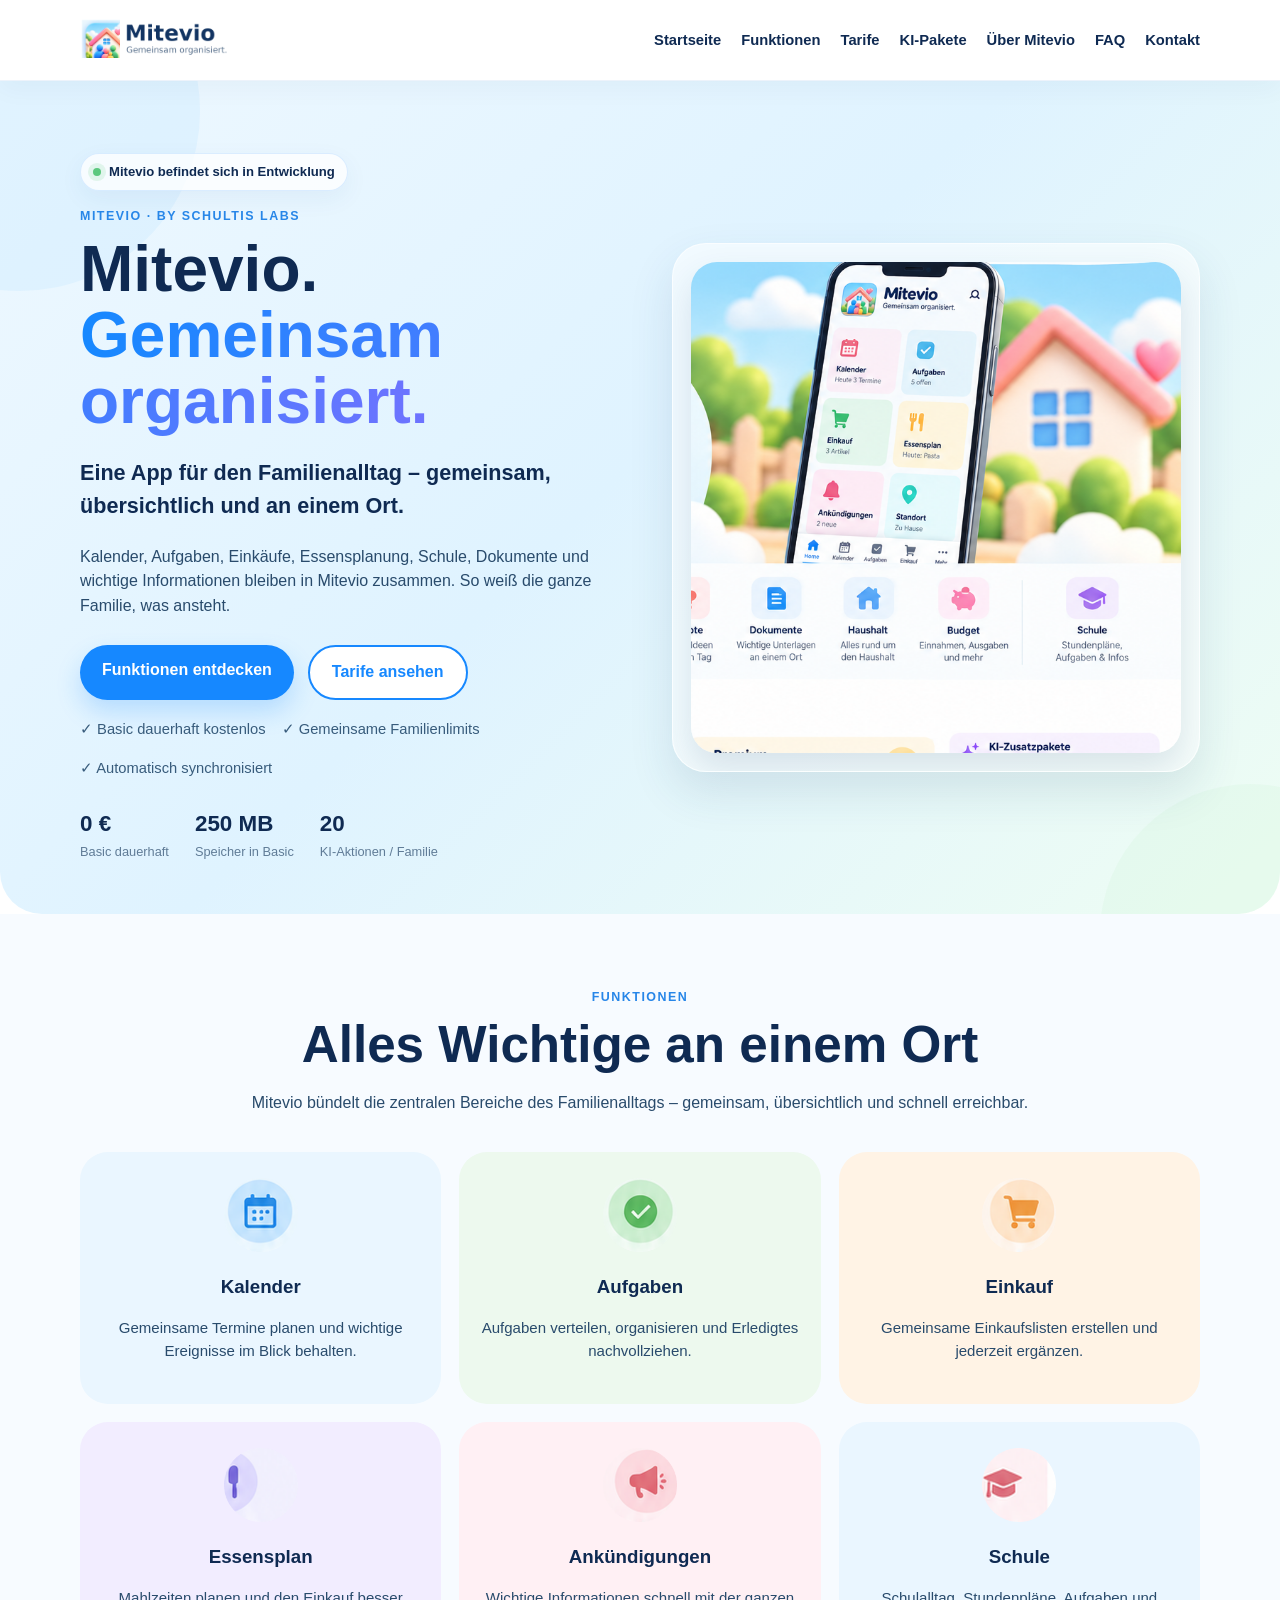
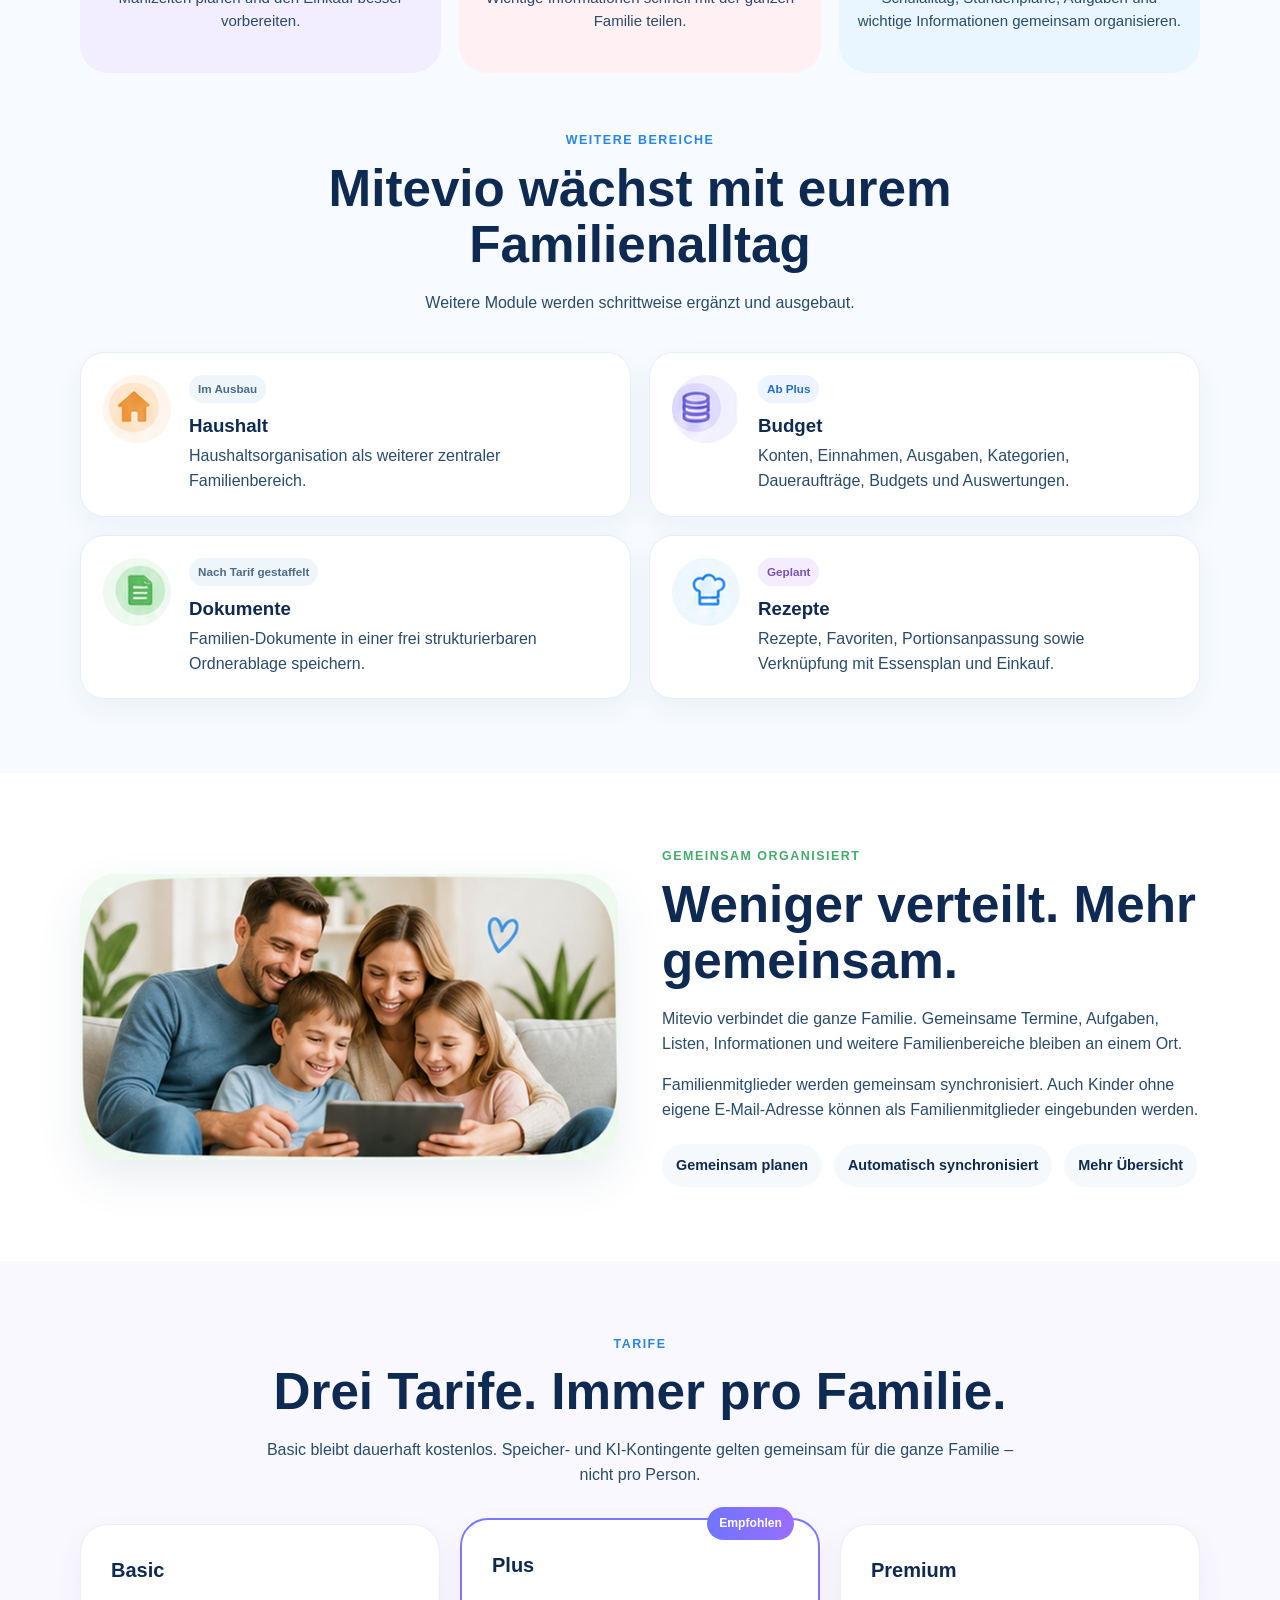
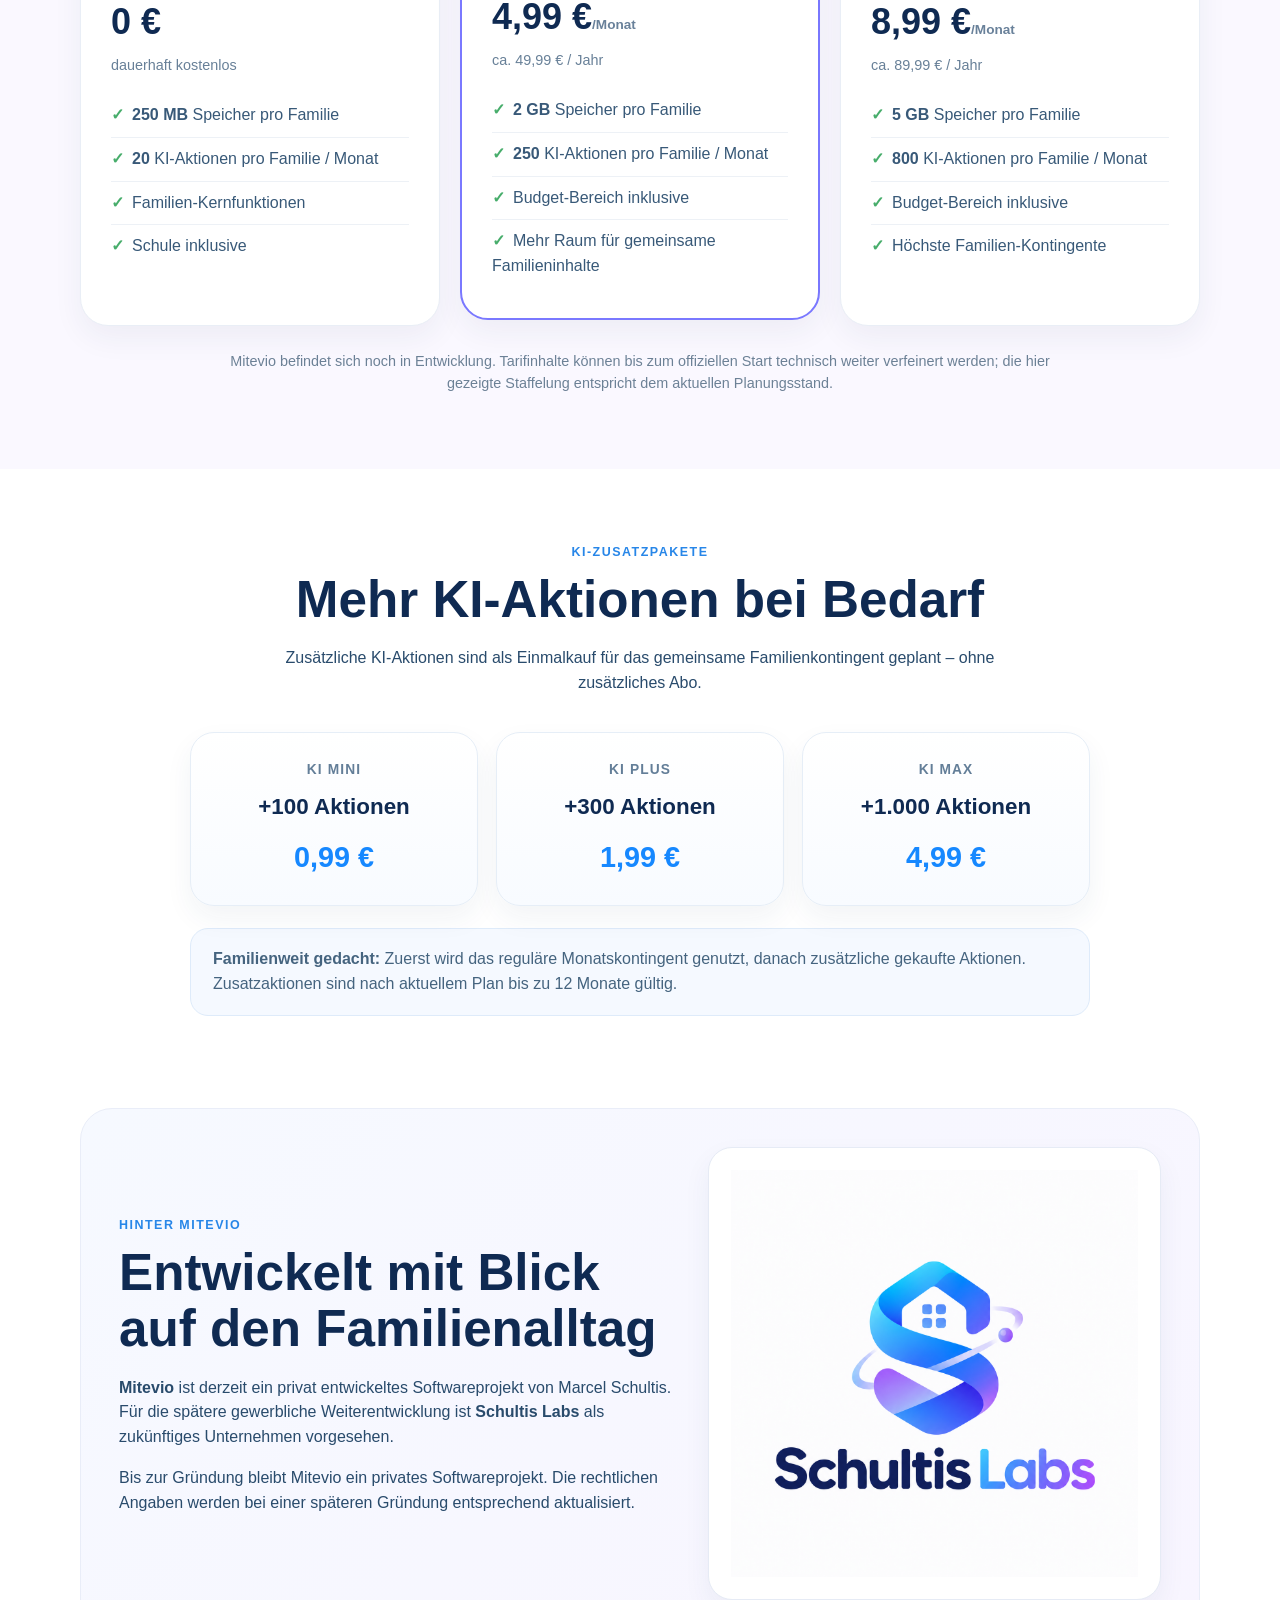
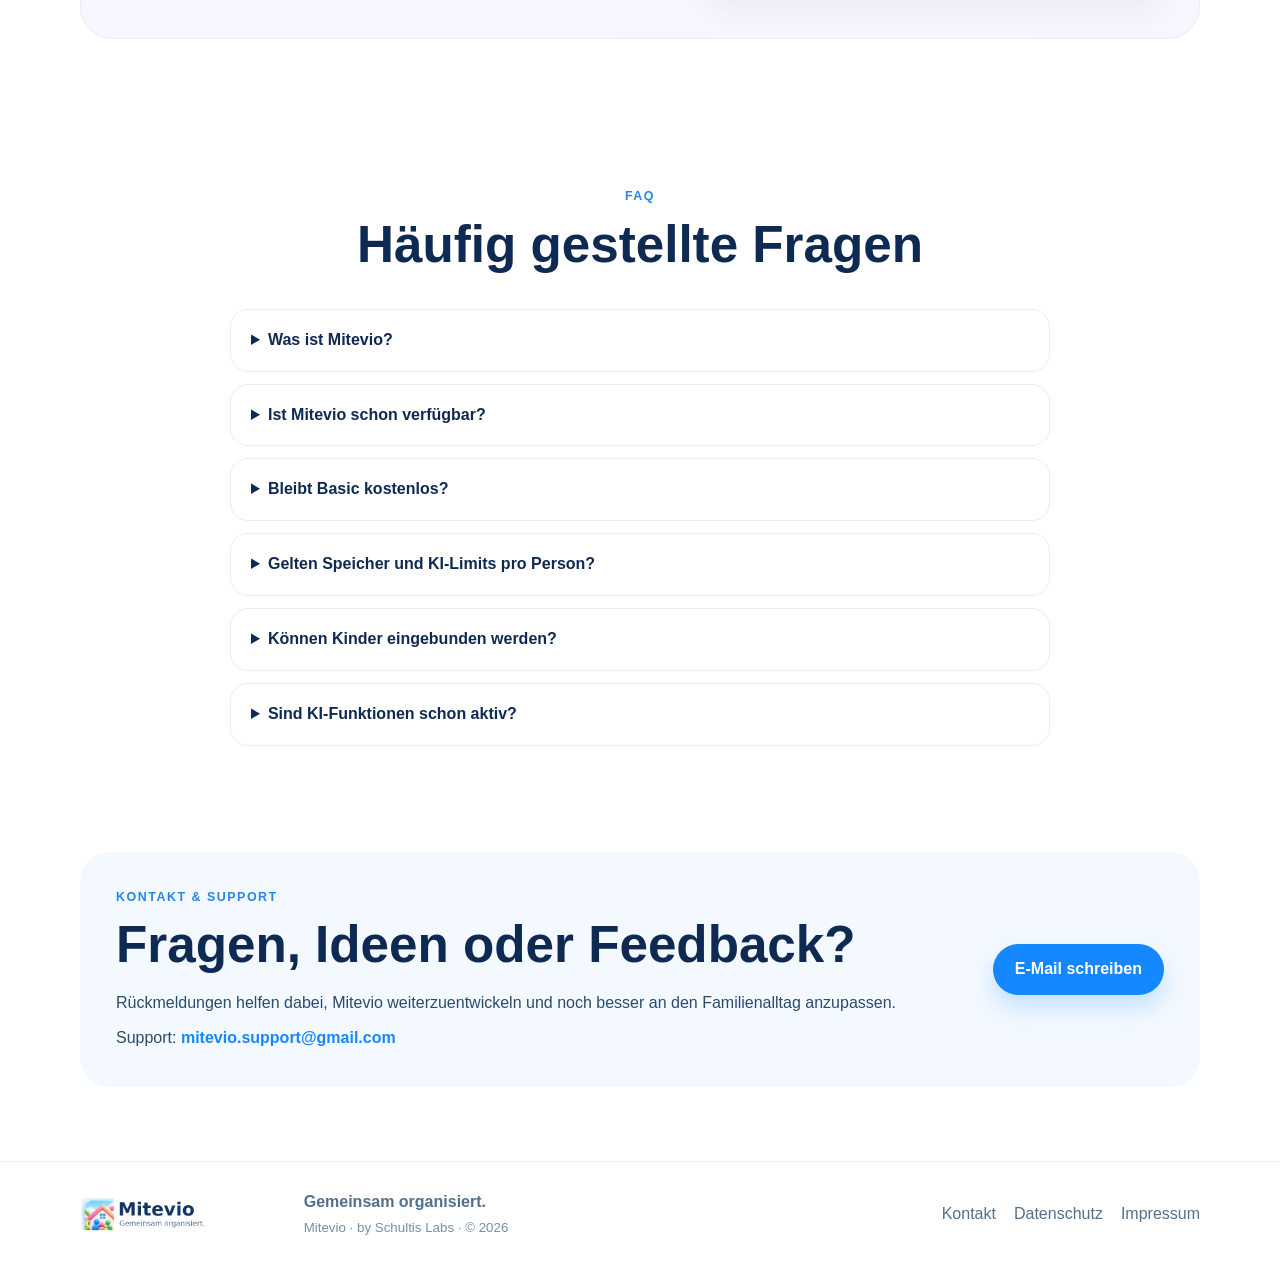
==== commit 0f0b302e: "Add files via upload" ====
--- a/index.html
+++ b/index.html
@@ -82,12 +82,13 @@
       <p>Mitevio bündelt die zentralen Bereiche des Familienalltags – gemeinsam, übersichtlich und schnell erreichbar.</p>
     </div>
 
-    <div class="cards five">
+    <div class="cards six">
       <article class="card c-blue"><img src="assets/icon_kalender.png" alt=""><h3>Kalender</h3><p>Gemeinsame Termine planen und wichtige Ereignisse im Blick behalten.</p></article>
       <article class="card c-green"><img src="assets/icon_aufgaben.png" alt=""><h3>Aufgaben</h3><p>Aufgaben verteilen, organisieren und Erledigtes nachvollziehen.</p></article>
       <article class="card c-orange"><img src="assets/icon_einkauf.png" alt=""><h3>Einkauf</h3><p>Gemeinsame Einkaufslisten erstellen und jederzeit ergänzen.</p></article>
       <article class="card c-violet"><img src="assets/icon_essensplan.png" alt=""><h3>Essensplan</h3><p>Mahlzeiten planen und den Einkauf besser vorbereiten.</p></article>
       <article class="card c-pink"><img src="assets/icon_ankuendigungen.png" alt=""><h3>Ankündigungen</h3><p>Wichtige Informationen schnell mit der ganzen Familie teilen.</p></article>
+      <article class="card c-blue"><img src="assets/icon_schule.png" alt=""><h3>Schule</h3><p>Schulalltag, Stundenpläne, Aufgaben und wichtige Informationen gemeinsam organisieren.</p></article>
     </div>
 
     <div class="section-head compact">
@@ -97,7 +98,6 @@
     </div>
 
     <div class="module-grid">
-      <article class="module-card"><img src="assets/icon_schule.png" alt=""><div><span class="tag free">Basic</span><h3>Schule</h3><p>Schulalltag und wichtige Informationen gemeinsam organisieren.</p></div></article>
       <article class="module-card"><img src="assets/icon_haushalt.png" alt=""><div><span class="tag">Im Ausbau</span><h3>Haushalt</h3><p>Haushaltsorganisation als weiterer zentraler Familienbereich.</p></div></article>
       <article class="module-card"><img src="assets/icon_budget.png" alt=""><div><span class="tag plus">Ab Plus</span><h3>Budget</h3><p>Konten, Einnahmen, Ausgaben, Kategorien, Daueraufträge, Budgets und Auswertungen.</p></div></article>
       <article class="module-card"><img src="assets/icon_dokumente.png" alt=""><div><span class="tag">Nach Tarif gestaffelt</span><h3>Dokumente</h3><p>Familien-Dokumente in einer frei strukturierbaren Ordnerablage speichern.</p></div></article>
--- a/styles.css
+++ b/styles.css
@@ -99,9 +99,17 @@
   padding:18px;
   box-shadow:0 20px 45px rgba(29,73,117,.12)
 }
+.hero-image-card{
+  display:flex;
+  align-items:center;
+  justify-content:center;
+  overflow:hidden;
+}
 .hero-image-card img{
   display:block;
   width:100%;
+  height:auto;
+  object-fit:contain;
   border-radius:26px;
   box-shadow:0 16px 34px rgba(34,77,120,.14)
 }
@@ -113,6 +121,7 @@
 .section-head.compact{margin-top:58px}
 .cards{display:grid;gap:18px}
 .cards.five{grid-template-columns:repeat(5,1fr)}
+.cards.six{grid-template-columns:repeat(3,1fr)}
 .card{
   padding:26px 18px;border-radius:28px;text-align:center;min-height:250px;
   transition:transform .22s ease,box-shadow .22s ease
@@ -241,6 +250,7 @@
 @media(max-width:1000px){
   .site-header nav{gap:13px;font-size:.86rem}
   .cards.five{grid-template-columns:repeat(3,1fr)}
+  .cards.six{grid-template-columns:repeat(3,1fr)}
 }
 @media(max-width:900px){
   .menu-button{display:flex;flex-direction:column;gap:5px;cursor:pointer;padding:10px}
@@ -255,6 +265,7 @@
   .menu-toggle:checked ~ nav{display:flex}
   .hero-grid,.split,.labs-box{grid-template-columns:1fr}
   .cards.five{grid-template-columns:repeat(2,1fr)}
+  .cards.six{grid-template-columns:repeat(2,1fr)}
   .module-grid,.pricing,.addon-grid{grid-template-columns:1fr}
   .price-card.featured,.price-card.featured:hover{transform:none}
   .contact-box,.footer-grid{display:block}
@@ -268,6 +279,7 @@
   .hero-stats{gap:18px}
   .hero-stats div{min-width:90px}
   .cards.five{grid-template-columns:1fr}
+  .cards.six{grid-template-columns:1fr}
   .module-card{display:block}
   .module-card img{margin-bottom:10px}
   h1{font-size:2.35rem}
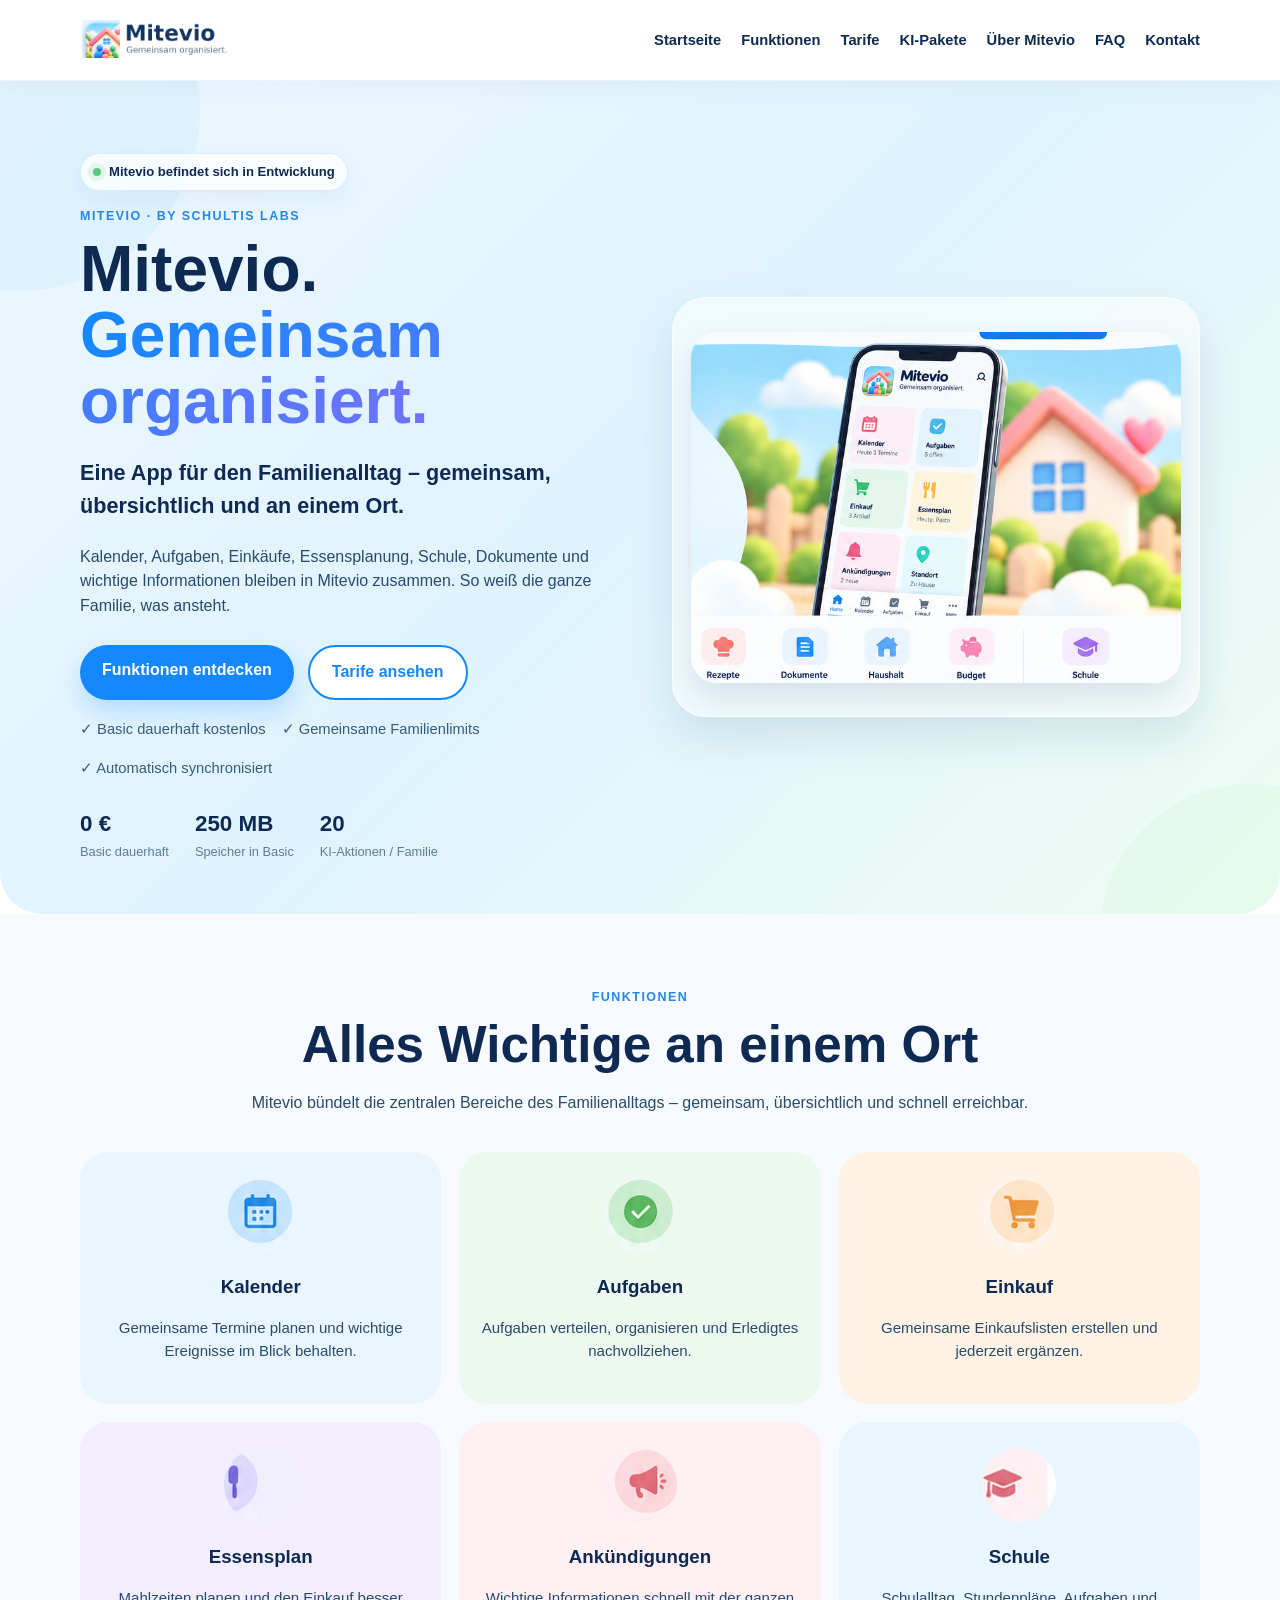
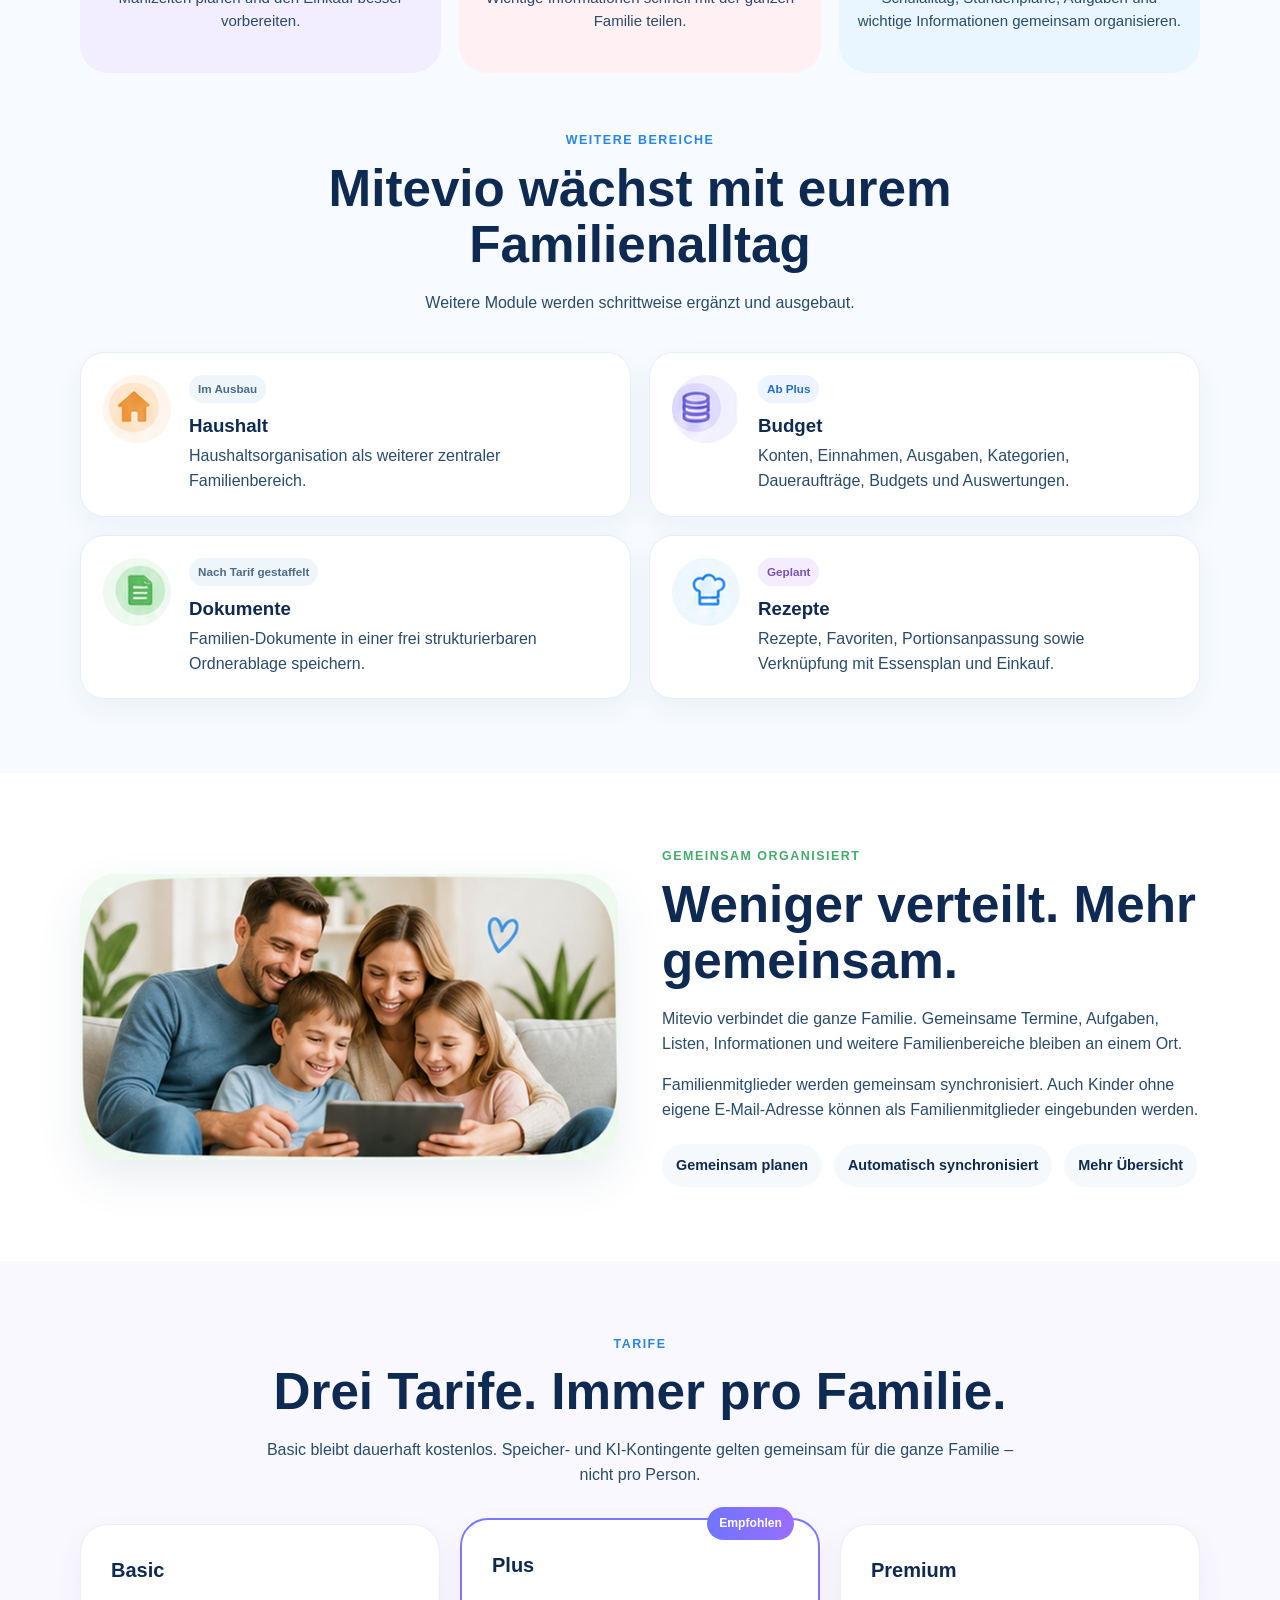
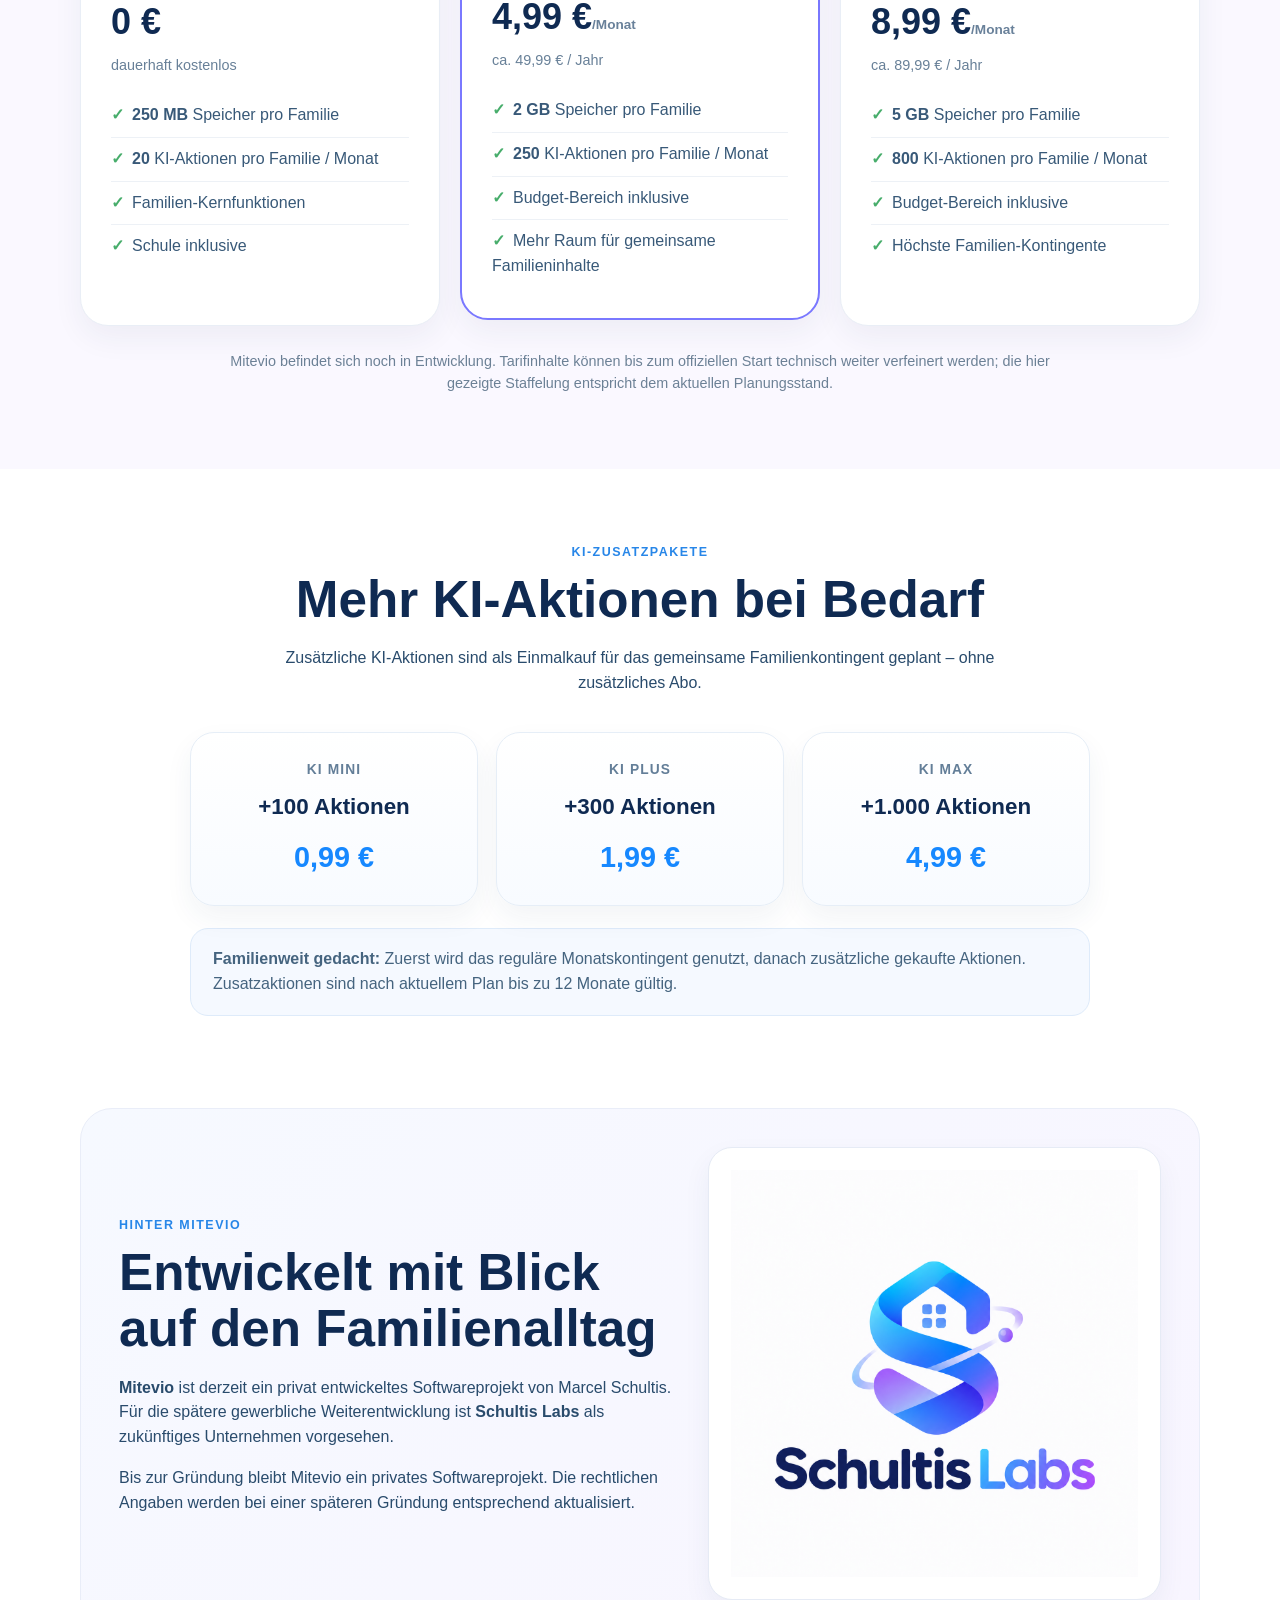
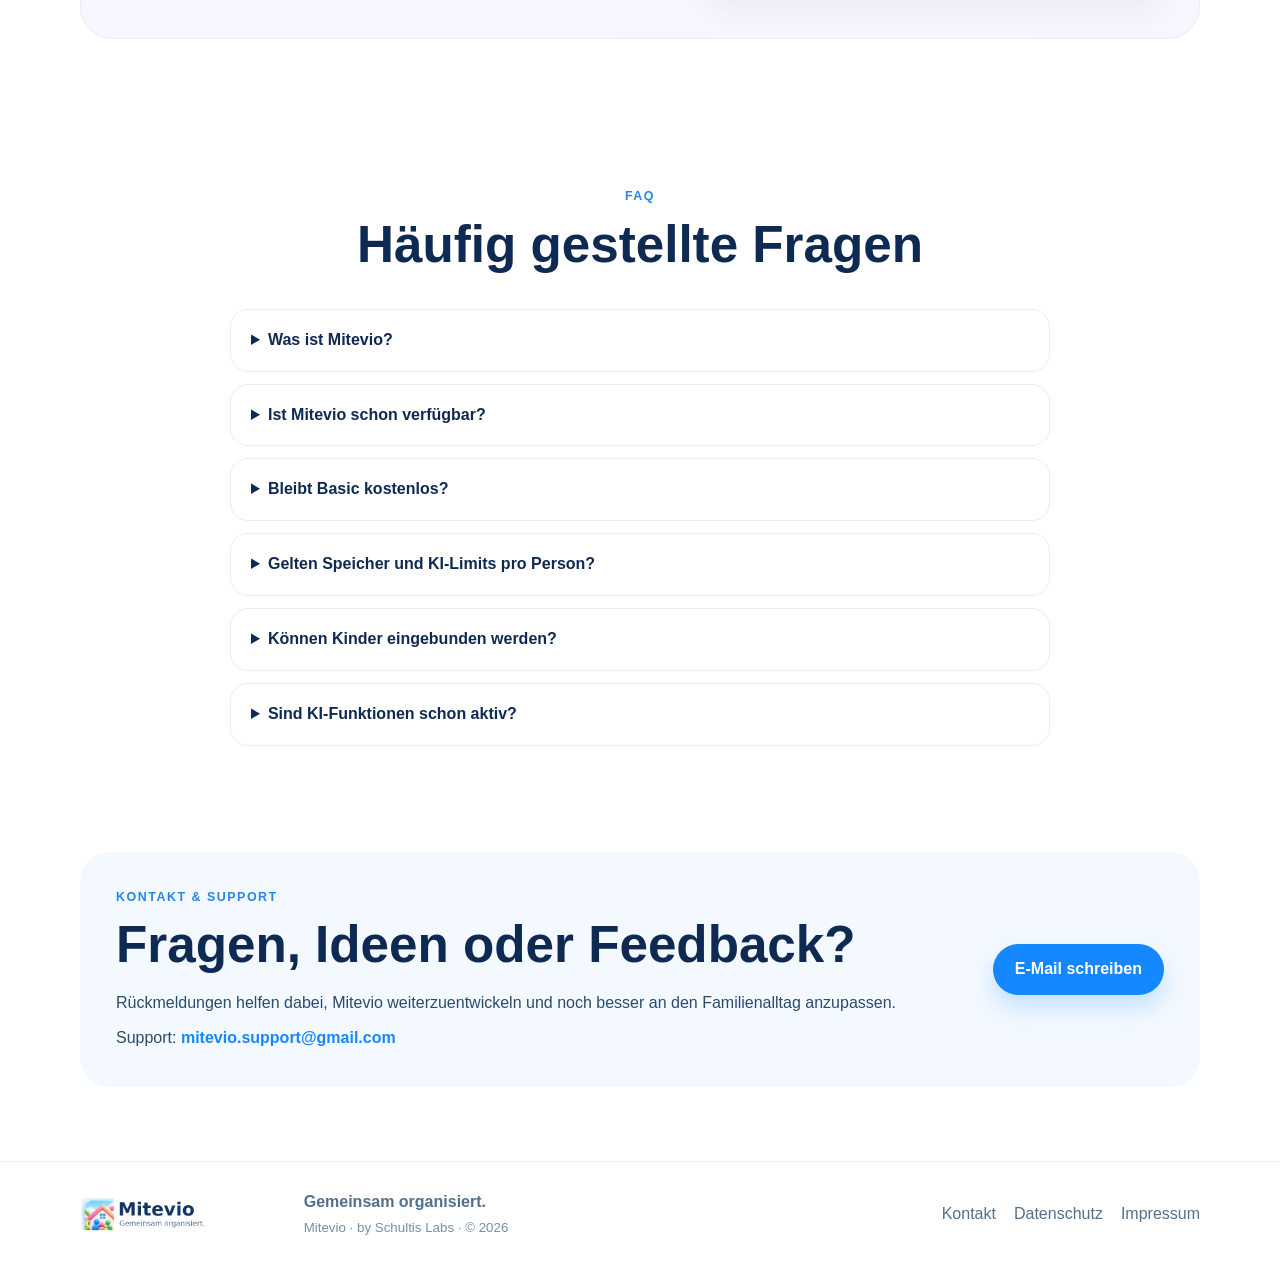
==== commit 8281a0a8: "Add files via upload" ====
--- a/index.html
+++ b/index.html
@@ -10,6 +10,8 @@
   <meta property="og:description" content="Die Familien-App für gemeinsame Organisation: Termine, Aufgaben, Einkäufe, Essensplanung und mehr an einem Ort.">
   <meta property="og:type" content="website">
   <meta property="og:site_name" content="Mitevio">
+  <meta property="og:url" content="https://marcelms709.github.io/mitevio-website/">
+  <link rel="canonical" href="https://marcelms709.github.io/mitevio-website/">
   <link rel="stylesheet" href="styles.css">
   <link rel="icon" href="favicon.ico" sizes="any">
   <link rel="icon" type="image/png" href="mitevio_icon.png">
--- a/styles.css
+++ b/styles.css
@@ -285,3 +285,11 @@
   h1{font-size:2.35rem}
   .section{padding:54px 0}
 }
+
+/* V4 Feinschliff */
+.hero-image-card{min-height:420px}
+.hero-image-card img{max-height:520px}
+@media(max-width:900px){
+  .hero-image-card{min-height:auto}
+  .hero-image-card img{max-height:none}
+}
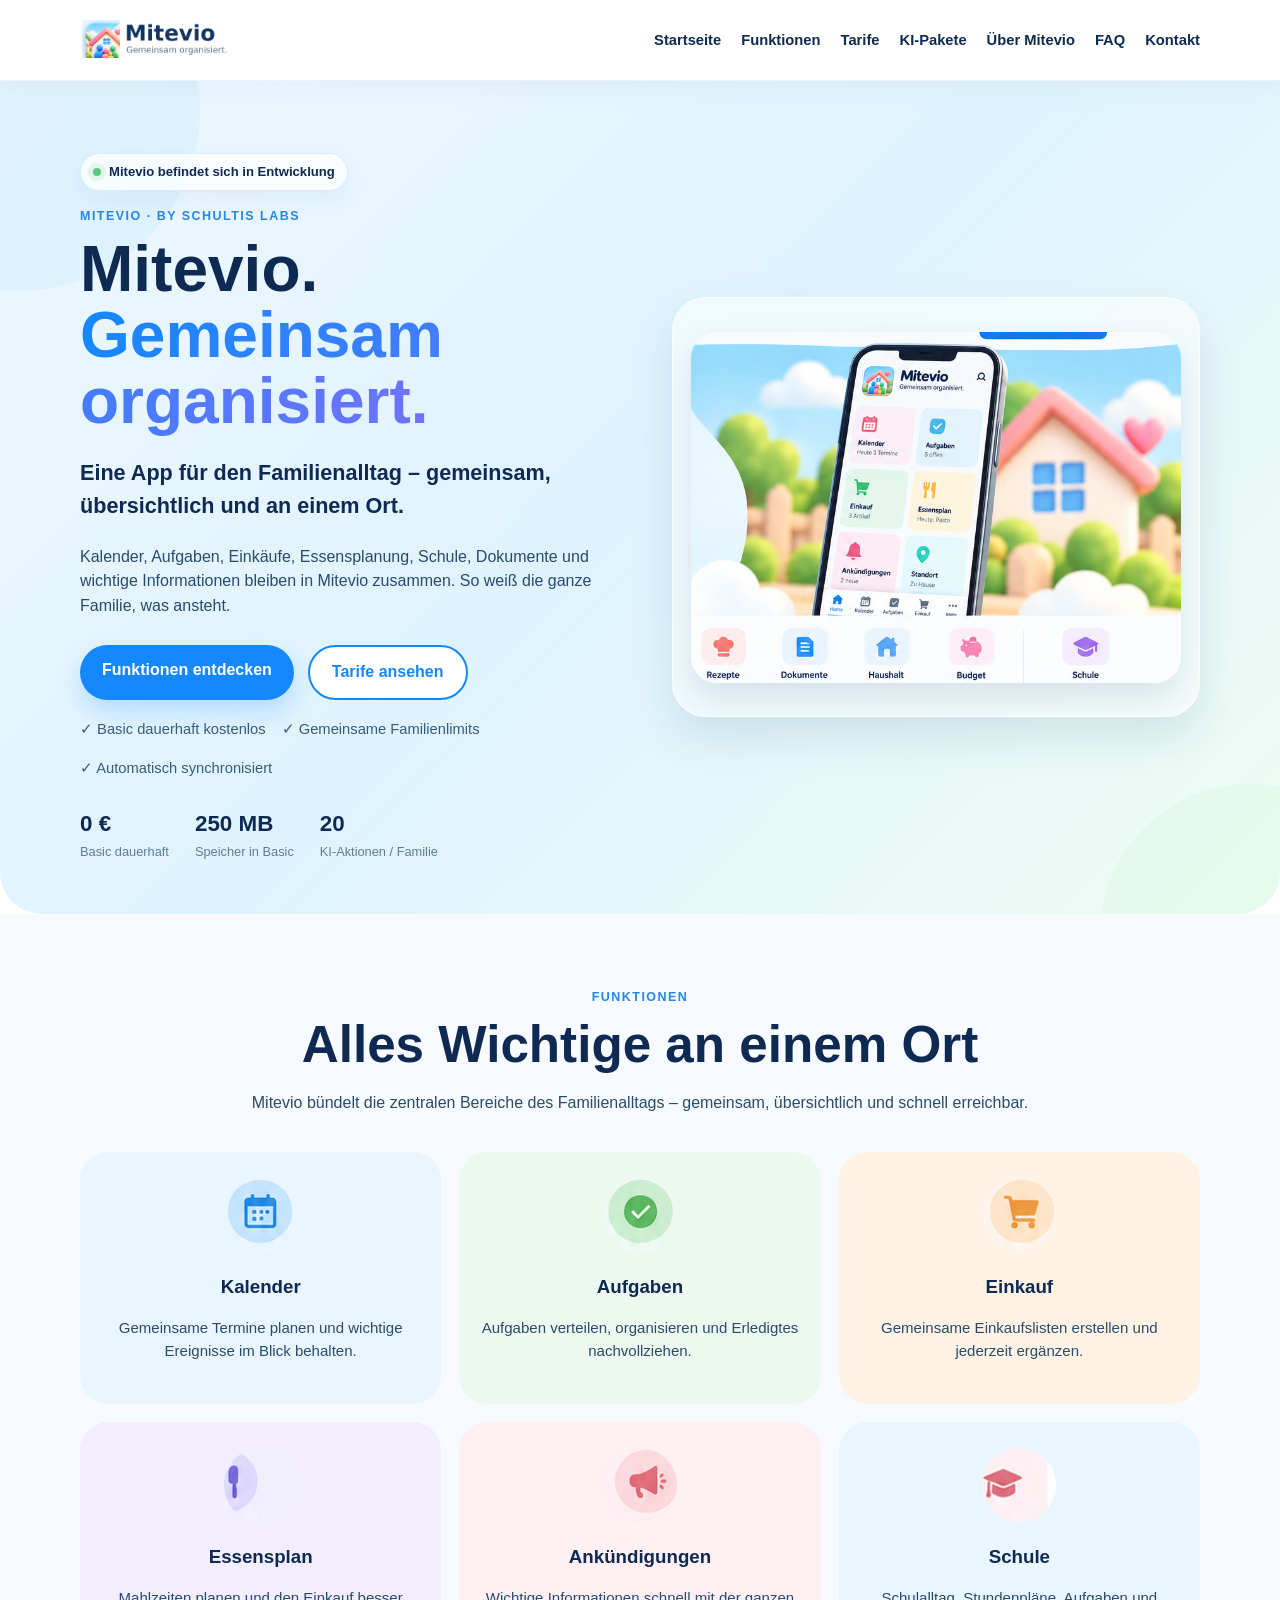
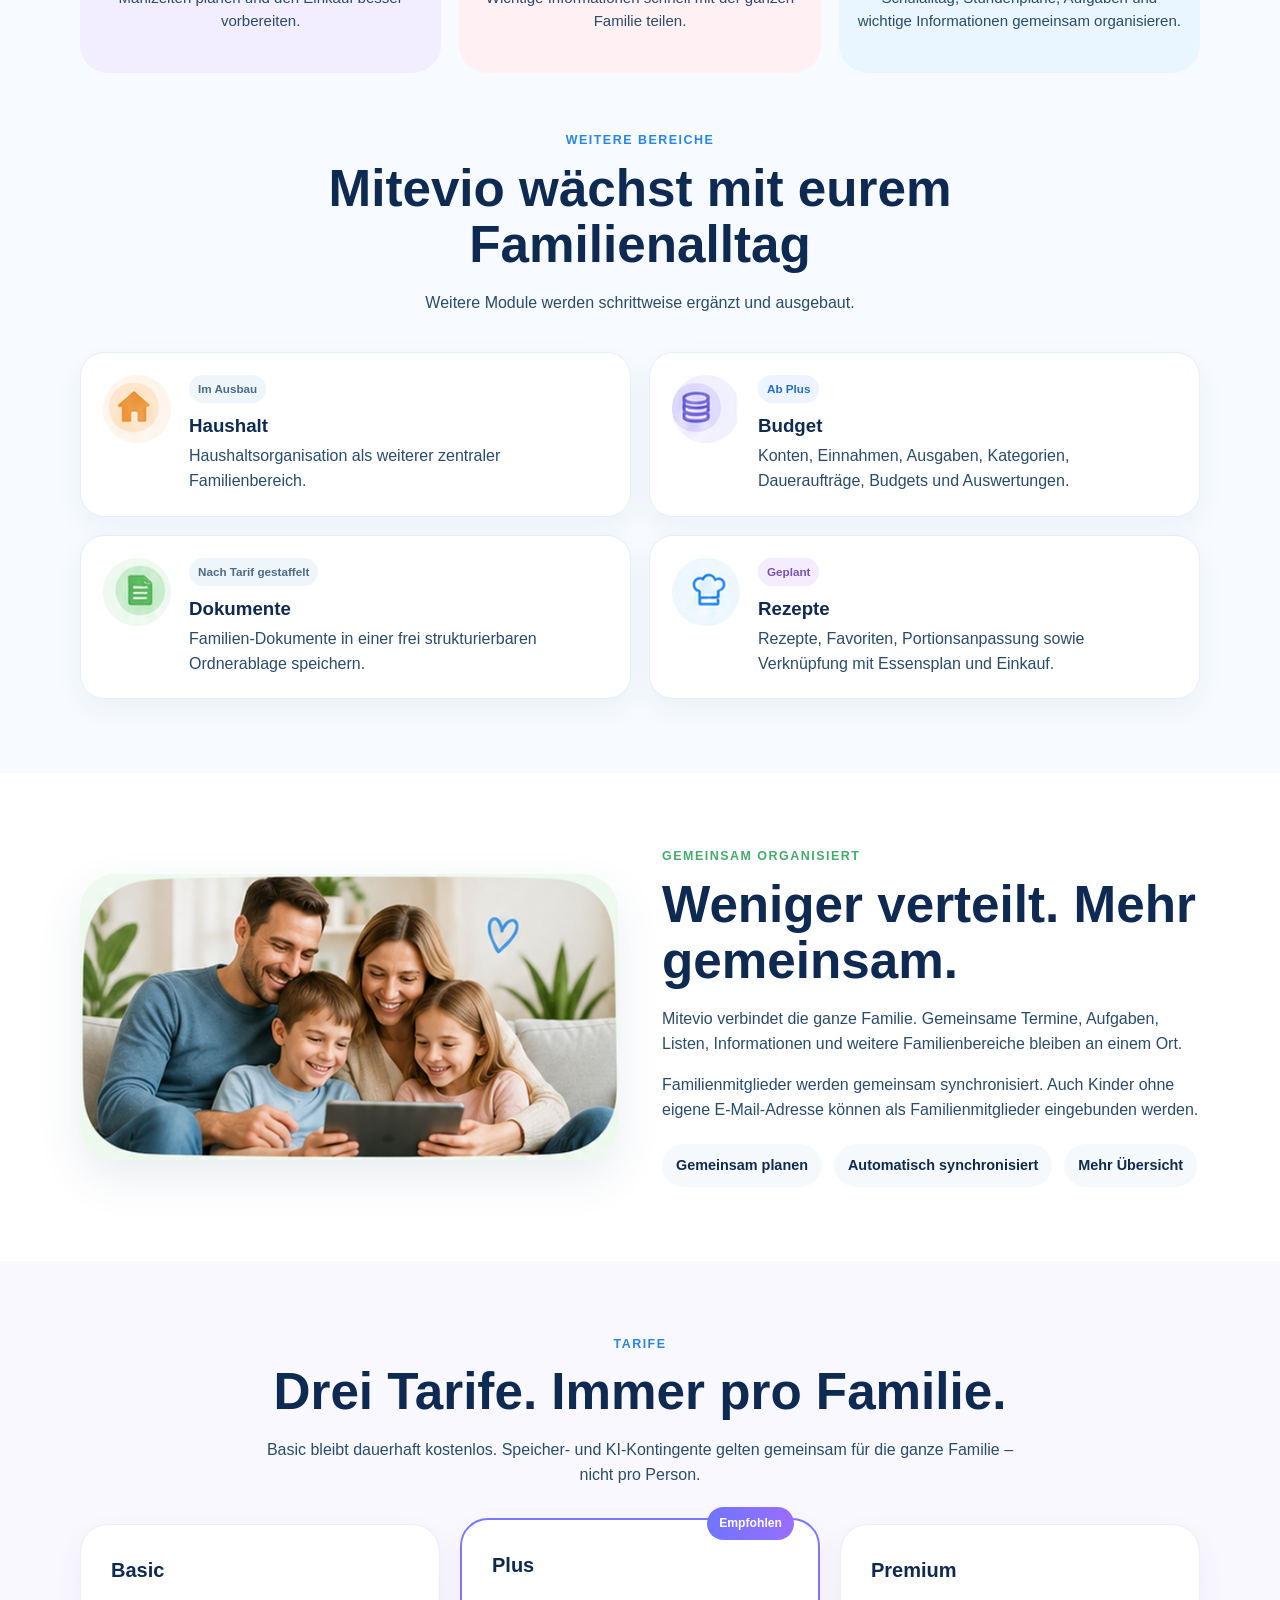
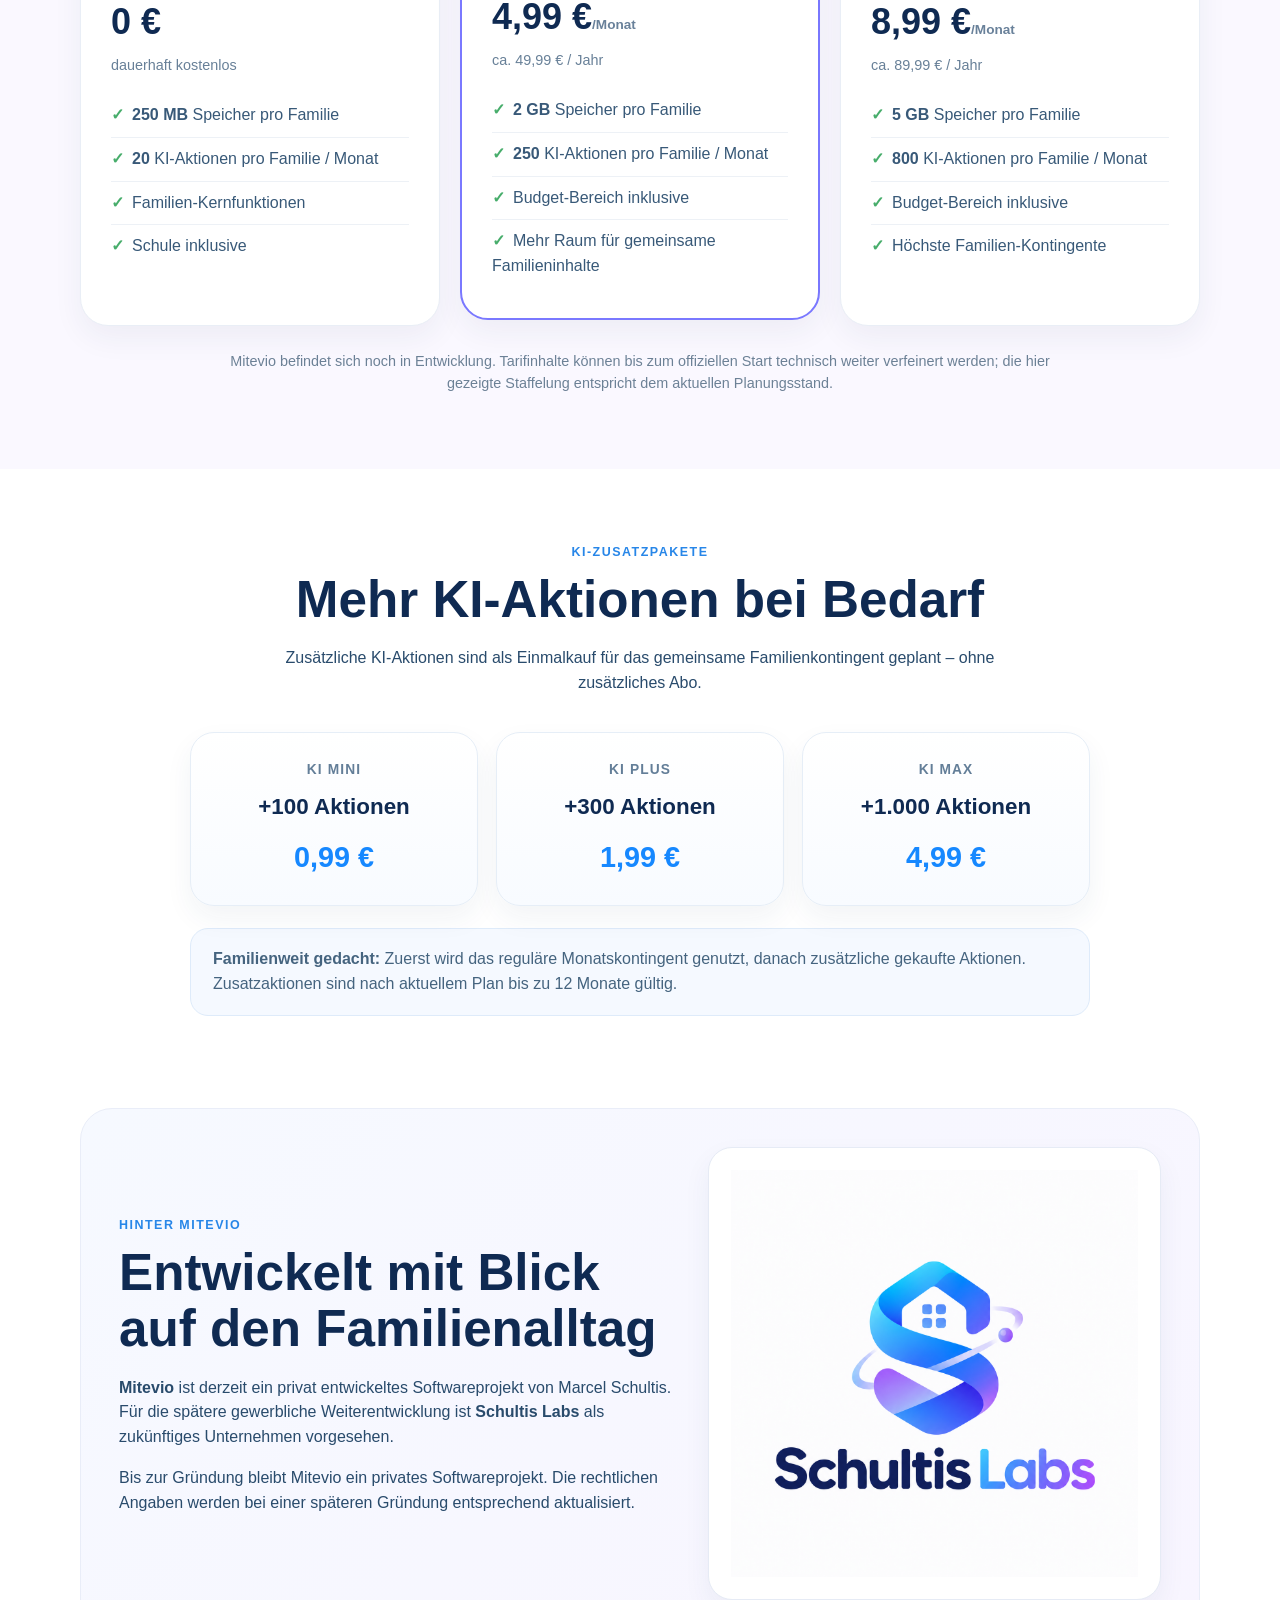
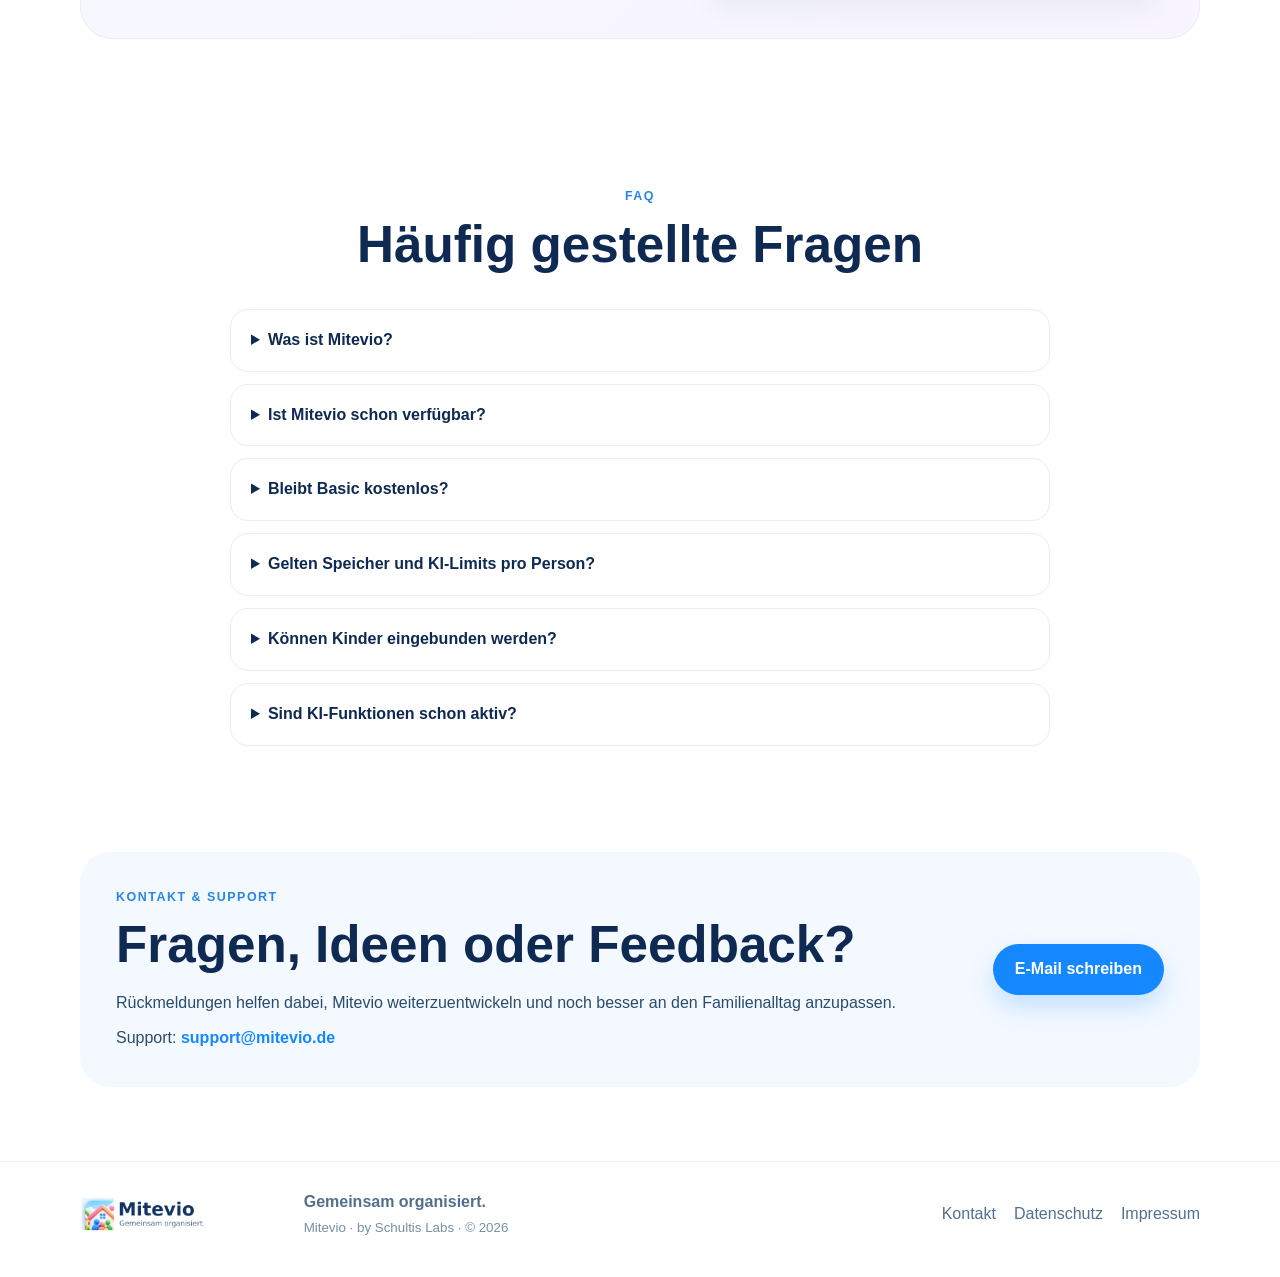
==== commit 10703666: "Add files via upload" ====
--- a/index.html
+++ b/index.html
@@ -10,8 +10,13 @@
   <meta property="og:description" content="Die Familien-App für gemeinsame Organisation: Termine, Aufgaben, Einkäufe, Essensplanung und mehr an einem Ort.">
   <meta property="og:type" content="website">
   <meta property="og:site_name" content="Mitevio">
-  <meta property="og:url" content="https://marcelms709.github.io/mitevio-website/">
-  <link rel="canonical" href="https://marcelms709.github.io/mitevio-website/">
+  <meta property="og:url" content="https://mitevio.de/">
+  <meta property="og:image" content="https://mitevio.de/hero_visual.png">
+  <meta name="twitter:card" content="summary_large_image">
+  <meta name="twitter:title" content="Mitevio – Gemeinsam organisiert.">
+  <meta name="twitter:description" content="Die Familien-App für gemeinsame Organisation: Termine, Aufgaben, Einkäufe, Essensplanung und mehr an einem Ort.">
+  <meta name="twitter:image" content="https://mitevio.de/hero_visual.png">
+  <link rel="canonical" href="https://mitevio.de/">
   <link rel="stylesheet" href="styles.css">
   <link rel="icon" href="favicon.ico" sizes="any">
   <link rel="icon" type="image/png" href="mitevio_icon.png">
@@ -225,9 +230,9 @@
       <div class="eyebrow">KONTAKT & SUPPORT</div>
       <h2>Fragen, Ideen oder Feedback?</h2>
       <p>Rückmeldungen helfen dabei, Mitevio weiterzuentwickeln und noch besser an den Familienalltag anzupassen.</p>
-      <p class="support-mail">Support: <a href="mailto:mitevio.support@gmail.com">mitevio.support@gmail.com</a></p>
-    </div>
-    <a class="btn primary" href="mailto:mitevio.support@gmail.com">E-Mail schreiben</a>
+      <p class="support-mail">Support: <a href="mailto:support@mitevio.de">support@mitevio.de</a></p>
+    </div>
+    <a class="btn primary" href="mailto:support@mitevio.de">E-Mail schreiben</a>
   </div>
 </section>
 </main>
